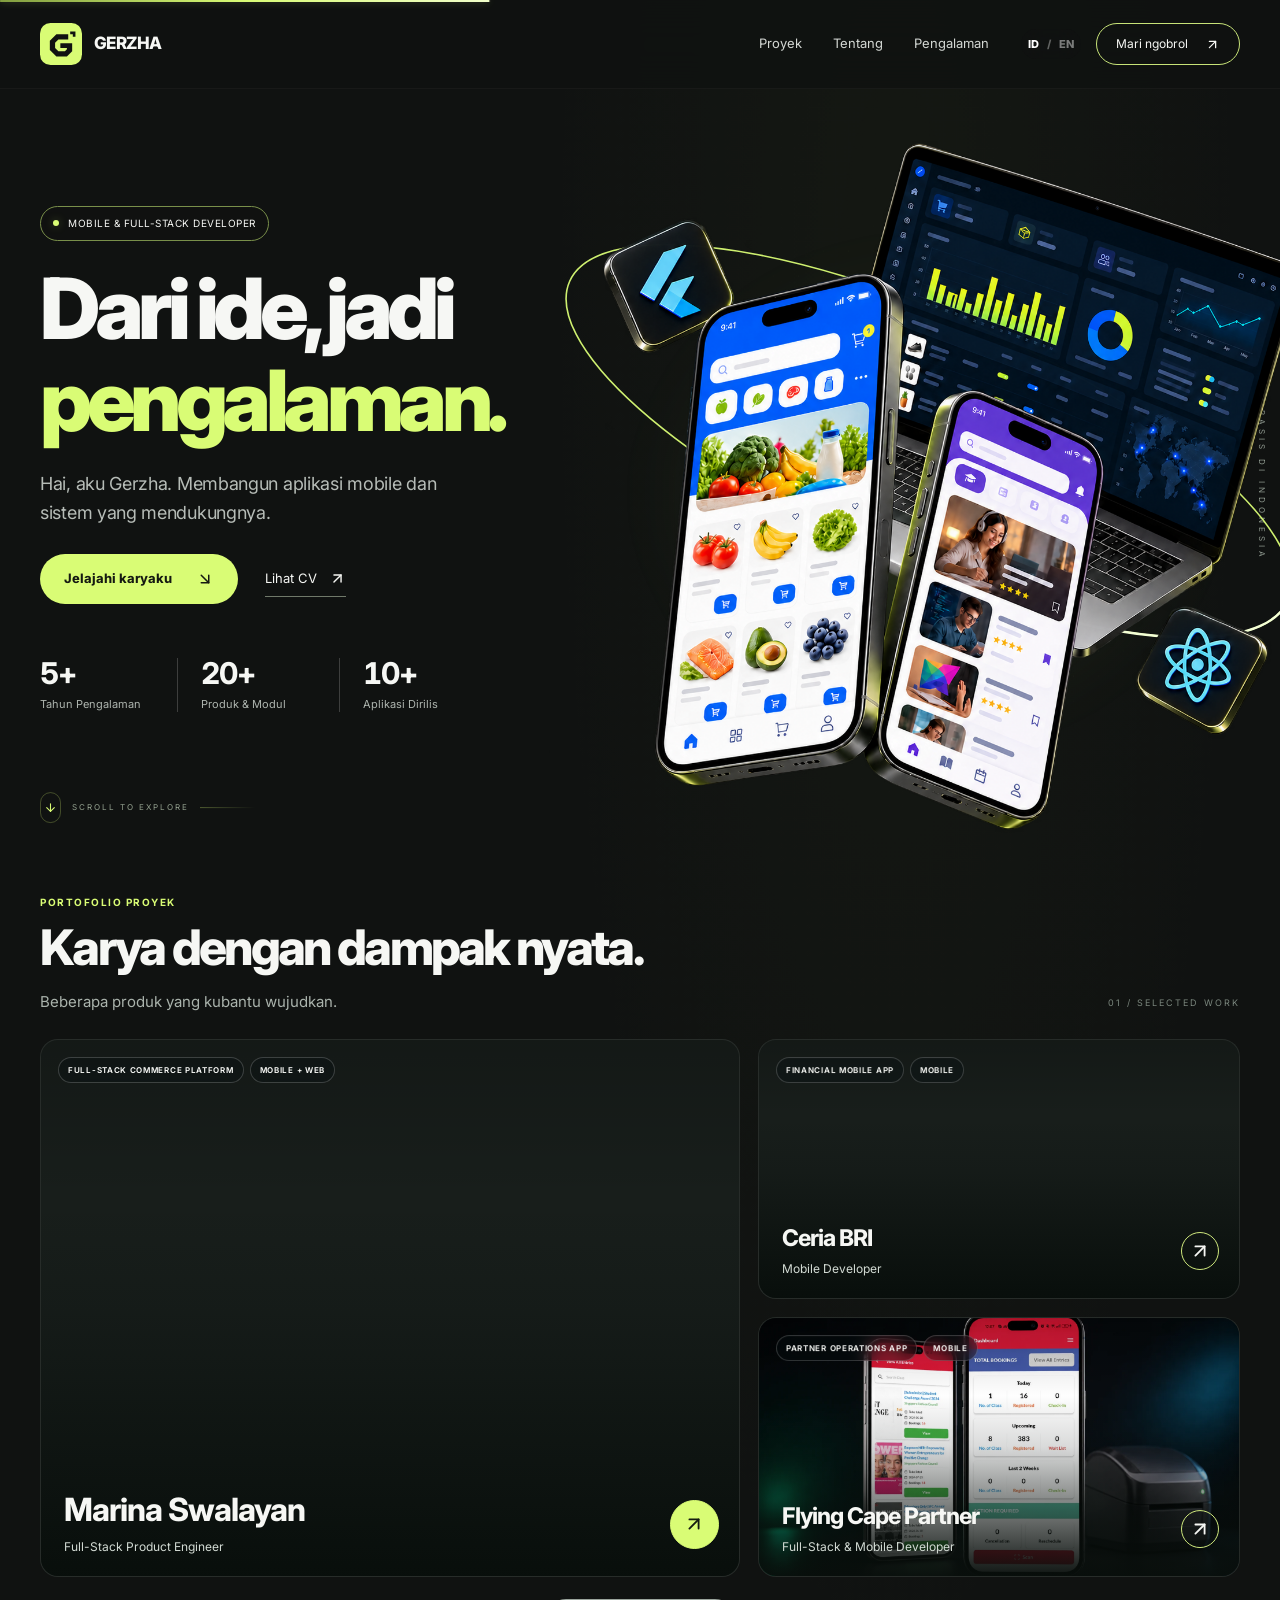
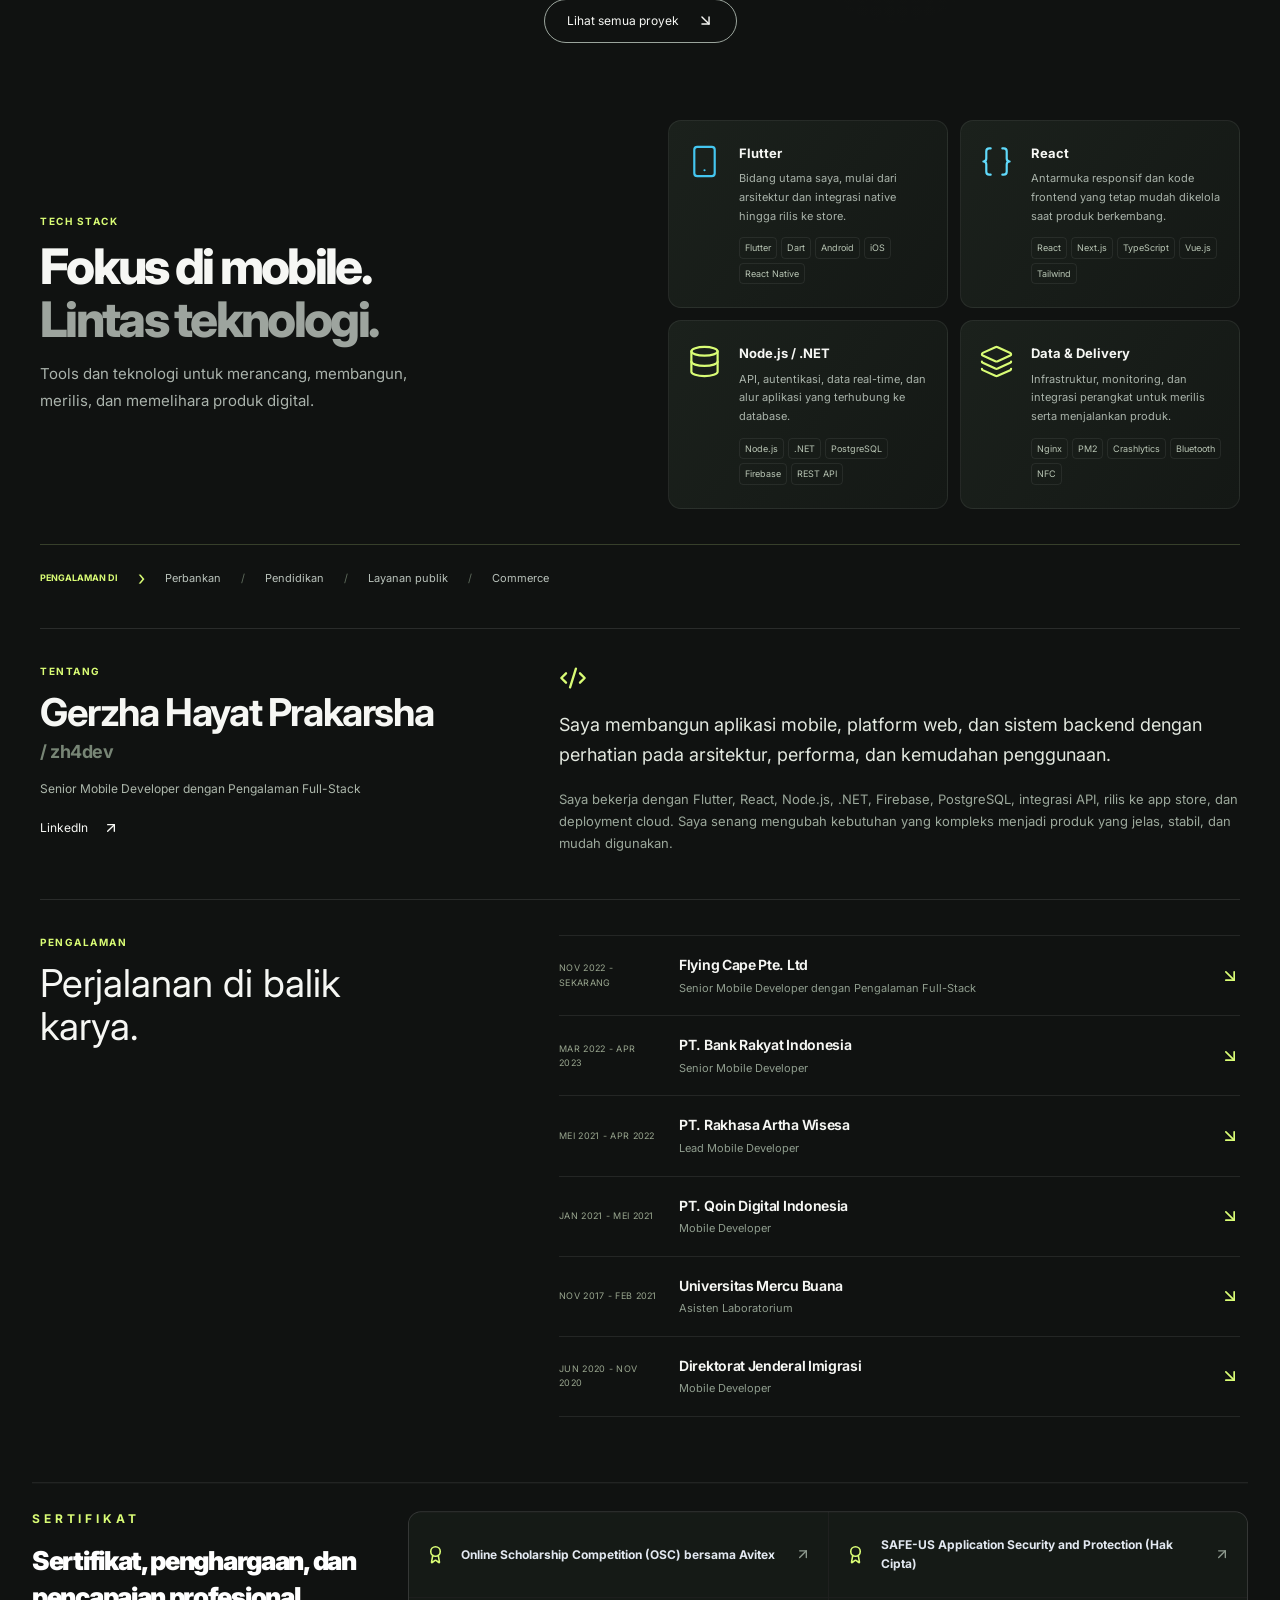
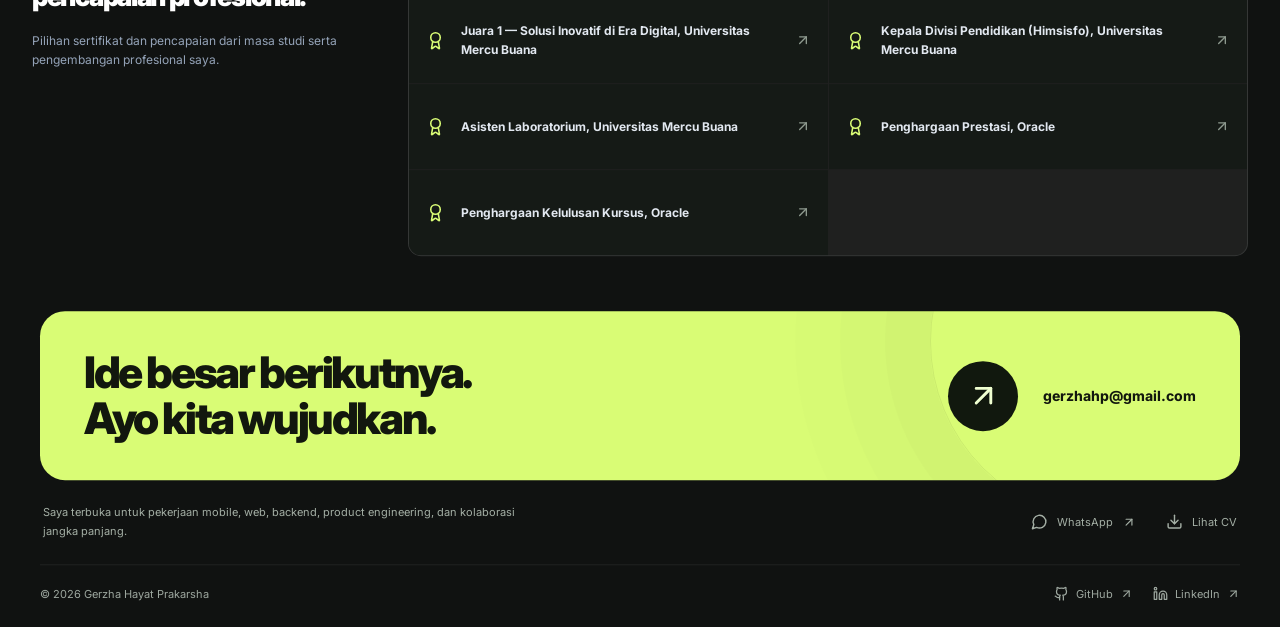
==== id/index.html @ 106bb8c7 "deploy: 2c131fa88e347597b524e2c46d2054c00c6af73f" ====
<!doctype html>
<html lang="id">
  <head>
    <meta charset="UTF-8" />
    <link rel="preload" as="image" href="/images/hero-devices-clean.webp" fetchpriority="high" />
    <meta name="viewport" content="width=device-width, initial-scale=1.0" />
    <meta
      name="google-site-verification"
      content="cqW9TRuONcjYxt6XDhJJ5Ltdvopco-0c8Rv86EpbEQ4"
    />
    <link rel="icon" type="image/svg+xml" href="/favicon.svg" />
    <link rel="icon" type="image/png" sizes="32x32" href="/favicon-32.png" />
    <link rel="icon" type="image/png" sizes="16x16" href="/favicon-16.png" />
    <link rel="apple-touch-icon" sizes="180x180" href="/apple-touch-icon.png" />
    <link rel="manifest" href="/manifest.webmanifest" />
    <!-- seo:start -->
    <title>Gerzha Hayat Prakarsha | Developer Flutter &amp; Full-Stack</title>
    <meta name="description" content="Senior mobile dan full-stack developer di Indonesia. Jelajahi 5+ tahun karya Flutter, Android, iOS, React dan backend untuk perbankan, edukasi, dan commerce." />
    <meta name="author" content="Gerzha Hayat Prakarsha" />
    <meta name="robots" content="index, follow, max-image-preview:large" />
    <meta name="theme-color" content="#101211" />
    <meta name="application-name" content="Gerzha · zh4dev" />
    <meta property="og:title" content="Gerzha Hayat Prakarsha | Developer Flutter &amp; Full-Stack" />
    <meta property="og:description" content="Senior mobile dan full-stack developer di Indonesia. Jelajahi 5+ tahun karya Flutter, Android, iOS, React dan backend untuk perbankan, edukasi, dan commerce." />
    <meta property="og:type" content="website" />
    <meta property="og:url" content="https://zh4dev.github.io/id/" />
    <meta property="og:site_name" content="Gerzha · zh4dev" />
    <meta property="og:image" content="https://zh4dev.github.io/images/og-gerzha.png" />
    <meta property="og:image:type" content="image/png" />
    <meta property="og:image:width" content="1200" />
    <meta property="og:image:height" content="630" />
    <meta property="og:image:alt" content="Portofolio Gerzha Hayat Prakarsha — Mobile dan Full-Stack Developer. Flutter, React, Node.js dan .NET." />
    <meta property="og:locale" content="id_ID" />
    <meta property="og:locale:alternate" content="en_US" />
    <meta name="twitter:card" content="summary_large_image" />
    <meta name="twitter:title" content="Gerzha Hayat Prakarsha | Developer Flutter &amp; Full-Stack" />
    <meta name="twitter:description" content="Senior mobile dan full-stack developer di Indonesia. Jelajahi 5+ tahun karya Flutter, Android, iOS, React dan backend untuk perbankan, edukasi, dan commerce." />
    <meta name="twitter:image" content="https://zh4dev.github.io/images/og-gerzha.png" />
    <meta name="twitter:image:alt" content="Portofolio Gerzha Hayat Prakarsha — Mobile dan Full-Stack Developer. Flutter, React, Node.js dan .NET." />
    <link rel="canonical" href="https://zh4dev.github.io/id/" />
    <link rel="alternate" hreflang="en" href="https://zh4dev.github.io/" />
    <link rel="alternate" hreflang="id" href="https://zh4dev.github.io/id/" />
    <link rel="alternate" hreflang="x-default" href="https://zh4dev.github.io/" />
    <script id="person-schema" type="application/ld+json">{"@context":"https://schema.org","@graph":[{"@type":"Person","@id":"https://zh4dev.github.io/#person","name":"Gerzha Hayat Prakarsha","alternateName":["Gerzha","zh4dev"],"url":"https://zh4dev.github.io/","jobTitle":"Senior Mobile Developer dengan Pengalaman Full-Stack","email":"gerzhahp@gmail.com","address":{"@type":"PostalAddress","addressLocality":"Tangerang","addressCountry":"ID"},"sameAs":["https://github.com/zh4dev","https://www.linkedin.com/in/gerzha-hayat-prakarsha-09974899/"],"knowsAbout":["Flutter","Dart","Android","iOS","React","Node.js",".NET","PostgreSQL","Firebase","Mobile App Development","Full-Stack Development"],"description":"Senior mobile dan full-stack developer di Indonesia. Jelajahi 5+ tahun karya Flutter, Android, iOS, React dan backend untuk perbankan, edukasi, dan commerce."},{"@type":"WebSite","@id":"https://zh4dev.github.io/#website","url":"https://zh4dev.github.io/","name":"Gerzha · zh4dev","alternateName":"zh4dev","inLanguage":["en","id"],"publisher":{"@id":"https://zh4dev.github.io/#person"}},{"@type":"ProfilePage","@id":"https://zh4dev.github.io/id/#profile","url":"https://zh4dev.github.io/id/","name":"Gerzha Hayat Prakarsha | Developer Flutter & Full-Stack","description":"Senior mobile dan full-stack developer di Indonesia. Jelajahi 5+ tahun karya Flutter, Android, iOS, React dan backend untuk perbankan, edukasi, dan commerce.","inLanguage":"id","isPartOf":{"@id":"https://zh4dev.github.io/#website"},"mainEntity":{"@id":"https://zh4dev.github.io/#person"},"primaryImageOfPage":{"@type":"ImageObject","url":"https://zh4dev.github.io/images/og-gerzha.png","width":1200,"height":630},"hasPart":{"@id":"https://zh4dev.github.io/id/#featured-projects"}},{"@type":"ItemList","@id":"https://zh4dev.github.io/id/#featured-projects","name":"Proyek Unggulan Gerzha","numberOfItems":3,"itemListElement":[{"@type":"ListItem","position":1,"item":{"@type":"CreativeWork","name":"Marina Swalayan","description":"Ekosistem commerce end-to-end yang terdiri dari aplikasi pelanggan Flutter, dashboard admin React, dan backend Node.js untuk pencarian produk, resep, belanja berbasis cabang, checkout, manajemen pesanan, dan engagement pelanggan.","image":"https://zh4dev.github.io/images/projects/marina-swalayan.webp","contributor":{"@id":"https://zh4dev.github.io/#person"},"keywords":"Flutter, Dart, React, TypeScript, Node.js, Express, PostgreSQL, Prisma, Redis, NetSuite, Firebase Messaging, JWT & RBAC"}},{"@type":"ListItem","position":2,"item":{"@type":"CreativeWork","name":"Ceria BRI","description":"Pinjaman digital dari Bank BRI untuk Android & iOS.","image":"https://zh4dev.github.io/images/projects/ceria-bri.webp","contributor":{"@id":"https://zh4dev.github.io/#person"},"keywords":"Flutter, Android Native, Face Recognition"}},{"@type":"ListItem","position":3,"item":{"@type":"CreativeWork","name":"Flying Cape Partner","description":"Aplikasi operasional dan manajemen partner untuk educator/merchant di Singapura.","image":"https://zh4dev.github.io/images/projects/flying-cape-partner.webp","contributor":{"@id":"https://zh4dev.github.io/#person"},"keywords":"Flutter, Android (Java), C++ (NDK), SDK/Hardware Integration"}}]}]}</script>
    <!-- seo:end -->
    <link rel="preconnect" href="https://fonts.googleapis.com" />
    <link rel="preconnect" href="https://fonts.gstatic.com" crossorigin />
    <link
      href="https://fonts.googleapis.com/css2?family=Inter:wght@400;500;600;700;800;900&display=swap"
      rel="stylesheet"
    />
    <script type="module" crossorigin src="/assets/index-D-71B5z0.js"></script>
    <link rel="stylesheet" crossorigin href="/assets/index-CsfnGlDa.css">
  </head>
  <body>
    <noscript><style>.scroll-reveal,.electric-project,.hero-art,.hero-pill,.hero-intro,.hero-actions,.hero-stats,.headline-first,.hero-glyph,[style*="opacity:0"]{opacity:1!important;transform:none!important}.hero-device-float,.hero-orbit span{animation:none!important}</style></noscript>
    <div id="root"><main class="electric-site"><a href="#projects" class="skip-link">Langsung ke konten</a><div class="electric-background" aria-hidden="true"></div><div class="scroll-progress" aria-hidden="true" style="transform:scaleX(0)"></div><header class="electric-nav"><nav class="section-shell nav-inner" aria-label="Navigasi utama"><a href="#home" class="brand" aria-label="Logo Gerzha Hayat Prakarsha"><img class="brand-mark" src="/brand/logo-mark.svg" width="42" height="42" alt=""/>GERZHA</a><div class="desktop-links"><a href="#projects">Proyek</a><a href="#about">Tentang</a><a href="#experience">Pengalaman</a></div><div class="nav-tools"><button class="group inline-flex items-center gap-2 rounded-full border border-white/10 bg-white/[0.06] font-extrabold text-white backdrop-blur-xl transition hover:-translate-y-0.5 hover:border-cyan-300/35 hover:bg-cyan-300/10 px-3 py-2 text-xs" aria-label="Bahasa" type="button"><svg xmlns="http://www.w3.org/2000/svg" width="16" height="16" viewBox="0 0 24 24" fill="none" stroke="currentColor" stroke-width="2" stroke-linecap="round" stroke-linejoin="round" class="lucide lucide-languages text-cyan-200"><path d="m5 8 6 6"></path><path d="m4 14 6-6 2-3"></path><path d="M2 5h12"></path><path d="M7 2h1"></path><path d="m22 22-5-10-5 10"></path><path d="M14 18h6"></path></svg><span>ID</span><span class="text-white/35">/</span><span class="text-white/45">EN</span></button><a class="nav-talk" href="#contact">Mari ngobrol<svg xmlns="http://www.w3.org/2000/svg" width="15" height="15" viewBox="0 0 24 24" fill="none" stroke="currentColor" stroke-width="2" stroke-linecap="round" stroke-linejoin="round" class="lucide lucide-arrow-up-right"><path d="M7 7h10v10"></path><path d="M7 17 17 7"></path></svg></a><button type="button" class="menu-toggle" aria-label="Buka atau tutup menu navigasi" aria-expanded="false" aria-controls="mobile-navigation"><svg xmlns="http://www.w3.org/2000/svg" width="21" height="21" viewBox="0 0 24 24" fill="none" stroke="currentColor" stroke-width="2" stroke-linecap="round" stroke-linejoin="round" class="lucide lucide-menu"><line x1="4" x2="20" y1="12" y2="12"></line><line x1="4" x2="20" y1="6" y2="6"></line><line x1="4" x2="20" y1="18" y2="18"></line></svg></button></div></nav></header><section id="home" class="electric-hero section-shell" data-motion-active="false"><div class="hero-layout"><div class="hero-copy"><p class="hero-pill" style="opacity:0;transform:translateY(20px)"><span></span>Mobile &amp; Full-Stack Developer</p><h1 aria-label="Dari ide, jadi pengalaman."><span class="hero-line" aria-hidden="true"><span class="headline-first" style="transform:translateY(110%)">Dari ide, jadi</span></span><span class="hero-line headline-accent" aria-hidden="true"><span class="hero-glyph" style="opacity:0;transform:translateY(115%) rotateX(-60deg)">p</span><span class="hero-glyph" style="opacity:0;transform:translateY(115%) rotateX(-60deg)">e</span><span class="hero-glyph" style="opacity:0;transform:translateY(115%) rotateX(-60deg)">n</span><span class="hero-glyph" style="opacity:0;transform:translateY(115%) rotateX(-60deg)">g</span><span class="hero-glyph" style="opacity:0;transform:translateY(115%) rotateX(-60deg)">a</span><span class="hero-glyph" style="opacity:0;transform:translateY(115%) rotateX(-60deg)">l</span><span class="hero-glyph" style="opacity:0;transform:translateY(115%) rotateX(-60deg)">a</span><span class="hero-glyph" style="opacity:0;transform:translateY(115%) rotateX(-60deg)">m</span><span class="hero-glyph" style="opacity:0;transform:translateY(115%) rotateX(-60deg)">a</span><span class="hero-glyph" style="opacity:0;transform:translateY(115%) rotateX(-60deg)">n</span><span class="hero-glyph" style="opacity:0;transform:translateY(115%) rotateX(-60deg)">.</span></span></h1><p class="hero-intro" style="opacity:0;transform:translateY(20px)">Hai, aku Gerzha. Membangun aplikasi mobile dan sistem yang mendukungnya.</p><div class="hero-actions" style="opacity:0;transform:translateY(20px)"><a href="#projects" class="magnetic-link electric-button"><span class="magnetic-content" style="transform:none">Jelajahi karyaku<svg xmlns="http://www.w3.org/2000/svg" width="18" height="18" viewBox="0 0 24 24" fill="none" stroke="currentColor" stroke-width="2" stroke-linecap="round" stroke-linejoin="round" class="lucide lucide-arrow-down-right"><path d="m7 7 10 10"></path><path d="M17 7v10H7"></path></svg></span></a><a class="text-link" href="https://drive.google.com/drive/folders/1iOYUynPkEx2cttuSBtWCVGIH7tBAg8EK" target="_blank" rel="noreferrer">Lihat CV<svg xmlns="http://www.w3.org/2000/svg" width="17" height="17" viewBox="0 0 24 24" fill="none" stroke="currentColor" stroke-width="2" stroke-linecap="round" stroke-linejoin="round" class="lucide lucide-arrow-up-right"><path d="M7 7h10v10"></path><path d="M7 17 17 7"></path></svg></a></div><div class="hero-stats" style="opacity:0;transform:translateY(20px)"><div><strong aria-label="5+" class="stat-number">5+</strong><span>Tahun Pengalaman</span></div><div><strong aria-label="20+" class="stat-number">20+</strong><span>Produk &amp; Modul</span></div><div><strong aria-label="10+" class="stat-number">10+</strong><span>Aplikasi Dirilis</span></div></div></div><div class="hero-art" style="opacity:0;transform:translateX(35px)"><div class="hero-art-glow" aria-hidden="true"></div><div class="hero-dot-grid" aria-hidden="true"></div><div class="hero-sparks" aria-hidden="true"><i style="--spark-index:0;left:12%;top:12%"></i><i style="--spark-index:1;left:31%;top:43%"></i><i style="--spark-index:2;left:50%;top:74%"></i><i style="--spark-index:3;left:69%;top:33%"></i><i style="--spark-index:4;left:88%;top:64%"></i><i style="--spark-index:5;left:29%;top:23%"></i><i style="--spark-index:6;left:48%;top:54%"></i><i style="--spark-index:7;left:67%;top:13%"></i><i style="--spark-index:8;left:86%;top:44%"></i></div><div class="hero-device-tilt" style="transform:perspective(1000px)"><div class="hero-device-float"><svg class="hero-vector-orbit" viewBox="0 0 1315 1197" fill="none" aria-hidden="true" focusable="false" shape-rendering="geometricPrecision"><g transform="rotate(24 657 520)"><ellipse class="orbit-rail" cx="657" cy="520" rx="680" ry="216" stroke="#D9FC75" stroke-width="1.6" vector-effect="non-scaling-stroke"></ellipse><ellipse class="orbit-tracer" cx="657" cy="520" rx="680" ry="216" pathLength="100" stroke="#F4FFD5" stroke-width="2.4" stroke-linecap="round" stroke-dasharray="9 91" vector-effect="non-scaling-stroke"></ellipse></g></svg><img src="/images/hero-devices-clean.webp" width="1315" height="1197" loading="eager" alt=""/><span class="hero-device-flare" aria-hidden="true"></span></div></div><span class="hero-location">Berbasis di Indonesia</span></div></div><a href="#projects" class="hero-scroll-cue" aria-label="Jelajahi karyaku" style="opacity:0;transform:translateY(20px)"><span class="scroll-cue-track"><svg xmlns="http://www.w3.org/2000/svg" width="13" height="13" viewBox="0 0 24 24" fill="none" stroke="currentColor" stroke-width="2" stroke-linecap="round" stroke-linejoin="round" class="lucide lucide-arrow-down"><path d="M12 5v14"></path><path d="m19 12-7 7-7-7"></path></svg></span><span>SCROLL TO EXPLORE</span><span class="scroll-cue-line"></span></a></section><section id="projects" class="electric-work section-shell"><div class="scroll-reveal" style="opacity:0;transform:translateY(35px)"><div class="work-heading"><div><p class="section-eyebrow">Portofolio Proyek</p><h2>Karya dengan dampak nyata.</h2><p class="section-description">Beberapa produk yang kubantu wujudkan.</p></div><span class="section-index" aria-hidden="true">01 / SELECTED WORK</span></div></div><div class="electric-project-grid "><article class="electric-project electric-project-featured" style="opacity:0;transform:perspective(1100px) translateY(45px) scale(0.98)"><button type="button" class="project-open" aria-label="Lihat Kontribusi: Marina Swalayan"><img src="/images/projects/marina-swalayan.webp" alt="" loading="lazy" decoding="async" width="1200" height="750"/><div class="project-shade"></div><div class="project-pills"><span>Full-Stack Commerce Platform</span><span>Mobile + Web</span></div><div class="project-info"><div><h3>Marina Swalayan</h3><p>Full-Stack Product Engineer</p></div><span class="project-arrow"><svg xmlns="http://www.w3.org/2000/svg" width="22" height="22" viewBox="0 0 24 24" fill="none" stroke="currentColor" stroke-width="2" stroke-linecap="round" stroke-linejoin="round" class="lucide lucide-arrow-up-right"><path d="M7 7h10v10"></path><path d="M7 17 17 7"></path></svg></span></div></button></article><article class="electric-project " style="opacity:0;transform:perspective(1100px) translateY(45px) scale(0.98)"><button type="button" class="project-open" aria-label="Lihat Kontribusi: Ceria BRI"><img src="/images/projects/ceria-bri.webp" alt="" loading="lazy" decoding="async" width="1200" height="750"/><div class="project-shade"></div><div class="project-pills"><span>Financial Mobile App</span><span>Mobile</span></div><div class="project-info"><div><h3>Ceria BRI</h3><p>Mobile Developer</p></div><span class="project-arrow"><svg xmlns="http://www.w3.org/2000/svg" width="22" height="22" viewBox="0 0 24 24" fill="none" stroke="currentColor" stroke-width="2" stroke-linecap="round" stroke-linejoin="round" class="lucide lucide-arrow-up-right"><path d="M7 7h10v10"></path><path d="M7 17 17 7"></path></svg></span></div></button></article><article class="electric-project " style="opacity:0;transform:perspective(1100px) translateY(45px) scale(0.98)"><button type="button" class="project-open" aria-label="Lihat Kontribusi: Flying Cape Partner"><img src="/images/projects/flying-cape-partner.webp" alt="" loading="lazy" decoding="async" width="1200" height="750"/><div class="project-shade"></div><div class="project-pills"><span>Partner Operations App</span><span>Mobile</span></div><div class="project-info"><div><h3>Flying Cape Partner</h3><p>Full-Stack &amp; Mobile Developer</p></div><span class="project-arrow"><svg xmlns="http://www.w3.org/2000/svg" width="22" height="22" viewBox="0 0 24 24" fill="none" stroke="currentColor" stroke-width="2" stroke-linecap="round" stroke-linejoin="round" class="lucide lucide-arrow-up-right"><path d="M7 7h10v10"></path><path d="M7 17 17 7"></path></svg></span></div></button></article></div><div class="project-more"><button type="button" class="outline-button" aria-expanded="false">Lihat semua proyek<svg xmlns="http://www.w3.org/2000/svg" width="17" height="17" viewBox="0 0 24 24" fill="none" stroke="currentColor" stroke-width="2" stroke-linecap="round" stroke-linejoin="round" class="lucide lucide-arrow-down-right"><path d="m7 7 10 10"></path><path d="M17 7v10H7"></path></svg></button></div></section><div class="scroll-reveal" style="opacity:0;transform:translateY(35px)"><section id="skills" class="electric-skills section-shell"><div class="skills-layout"><div><p class="section-eyebrow">Tech Stack</p><h2>Fokus di mobile.<br/><span>Lintas teknologi.</span></h2><p class="section-description">Tools dan teknologi untuk merancang, membangun, merilis, dan memelihara produk digital.</p></div><div class="skill-tiles"><article class="skill-tile"><svg xmlns="http://www.w3.org/2000/svg" width="35" height="35" viewBox="0 0 24 24" fill="none" stroke="currentColor" stroke-width="1.5" stroke-linecap="round" stroke-linejoin="round" class="lucide lucide-smartphone"><rect width="14" height="20" x="5" y="2" rx="2" ry="2"></rect><path d="M12 18h.01"></path></svg><div><h3>Flutter</h3><p>Bidang utama saya, mulai dari arsitektur dan integrasi native hingga rilis ke store.</p><div class="skill-tags"><span>Flutter</span><span>Dart</span><span>Android</span><span>iOS</span><span>React Native</span></div></div></article><article class="skill-tile"><svg xmlns="http://www.w3.org/2000/svg" width="35" height="35" viewBox="0 0 24 24" fill="none" stroke="currentColor" stroke-width="1.5" stroke-linecap="round" stroke-linejoin="round" class="lucide lucide-braces"><path d="M8 3H7a2 2 0 0 0-2 2v5a2 2 0 0 1-2 2 2 2 0 0 1 2 2v5c0 1.1.9 2 2 2h1"></path><path d="M16 21h1a2 2 0 0 0 2-2v-5c0-1.1.9-2 2-2a2 2 0 0 1-2-2V5a2 2 0 0 0-2-2h-1"></path></svg><div><h3>React</h3><p>Antarmuka responsif dan kode frontend yang tetap mudah dikelola saat produk berkembang.</p><div class="skill-tags"><span>React</span><span>Next.js</span><span>TypeScript</span><span>Vue.js</span><span>Tailwind</span></div></div></article><article class="skill-tile"><svg xmlns="http://www.w3.org/2000/svg" width="35" height="35" viewBox="0 0 24 24" fill="none" stroke="currentColor" stroke-width="1.5" stroke-linecap="round" stroke-linejoin="round" class="lucide lucide-database"><ellipse cx="12" cy="5" rx="9" ry="3"></ellipse><path d="M3 5V19A9 3 0 0 0 21 19V5"></path><path d="M3 12A9 3 0 0 0 21 12"></path></svg><div><h3>Node.js / .NET</h3><p>API, autentikasi, data real-time, dan alur aplikasi yang terhubung ke database.</p><div class="skill-tags"><span>Node.js</span><span>.NET</span><span>PostgreSQL</span><span>Firebase</span><span>REST API</span></div></div></article><article class="skill-tile"><svg xmlns="http://www.w3.org/2000/svg" width="35" height="35" viewBox="0 0 24 24" fill="none" stroke="currentColor" stroke-width="1.5" stroke-linecap="round" stroke-linejoin="round" class="lucide lucide-layers"><path d="M12.83 2.18a2 2 0 0 0-1.66 0L2.6 6.08a1 1 0 0 0 0 1.83l8.58 3.91a2 2 0 0 0 1.66 0l8.58-3.9a1 1 0 0 0 0-1.83z"></path><path d="M2 12a1 1 0 0 0 .58.91l8.6 3.91a2 2 0 0 0 1.65 0l8.58-3.9A1 1 0 0 0 22 12"></path><path d="M2 17a1 1 0 0 0 .58.91l8.6 3.91a2 2 0 0 0 1.65 0l8.58-3.9A1 1 0 0 0 22 17"></path></svg><div><h3>Data &amp; Delivery</h3><p>Infrastruktur, monitoring, dan integrasi perangkat untuk merilis serta menjalankan produk.</p><div class="skill-tags"><span>Nginx</span><span>PM2</span><span>Crashlytics</span><span>Bluetooth</span><span>NFC</span></div></div></article></div></div><div class="industry-strip"><span>Pengalaman di<span aria-hidden="true">›</span></span><span>Perbankan</span><span>Pendidikan</span><span>Layanan publik</span><span>Commerce</span></div></section></div><div class="scroll-reveal" style="opacity:0;transform:translateY(35px)"><section id="about" class="electric-about section-shell"><div class="about-heading"><p class="section-eyebrow">Tentang</p><h2>Gerzha Hayat Prakarsha<span> / zh4dev</span></h2><p>Senior Mobile Developer dengan Pengalaman Full-Stack</p><a href="https://www.linkedin.com/in/gerzha-hayat-prakarsha-09974899/" target="_blank" rel="noreferrer">LinkedIn<svg xmlns="http://www.w3.org/2000/svg" width="16" height="16" viewBox="0 0 24 24" fill="none" stroke="currentColor" stroke-width="2" stroke-linecap="round" stroke-linejoin="round" class="lucide lucide-arrow-up-right"><path d="M7 7h10v10"></path><path d="M7 17 17 7"></path></svg></a></div><div class="about-body"><svg xmlns="http://www.w3.org/2000/svg" width="28" height="28" viewBox="0 0 24 24" fill="none" stroke="currentColor" stroke-width="2" stroke-linecap="round" stroke-linejoin="round" class="lucide lucide-code-xml"><path d="m18 16 4-4-4-4"></path><path d="m6 8-4 4 4 4"></path><path d="m14.5 4-5 16"></path></svg><p>Saya membangun aplikasi mobile, platform web, dan sistem backend dengan perhatian pada arsitektur, performa, dan kemudahan penggunaan.</p><p>Saya bekerja dengan Flutter, React, Node.js, .NET, Firebase, PostgreSQL, integrasi API, rilis ke app store, dan deployment cloud. Saya senang mengubah kebutuhan yang kompleks menjadi produk yang jelas, stabil, dan mudah digunakan.</p></div></section></div><div class="scroll-reveal" style="opacity:0;transform:translateY(35px)"><section id="experience" class="electric-experience section-shell"><div class="career-heading"><p class="section-eyebrow">Pengalaman</p><h2>Perjalanan di balik karya.</h2></div><div class="career-rows"><details class="career-row"><summary><span class="career-date">Nov 2022 - Sekarang</span><span class="career-name"><strong>Flying Cape Pte. Ltd</strong><span>Senior Mobile Developer dengan Pengalaman Full-Stack</span></span><svg xmlns="http://www.w3.org/2000/svg" width="20" height="20" viewBox="0 0 24 24" fill="none" stroke="currentColor" stroke-width="2" stroke-linecap="round" stroke-linejoin="round" class="lucide lucide-arrow-down-right career-chevron"><path d="m7 7 10 10"></path><path d="M17 7v10H7"></path></svg></summary><div class="career-detail"><p class="career-meta">Penuh Waktu<!-- --> · <!-- -->Singapore</p><ul><li>Membangun dan memelihara aplikasi Flutter untuk Android dan iOS yang digunakan oleh pengajar, orang tua, dan mitra di beberapa negara.</li><li>Mengembangkan aplikasi web responsif dengan React.js dan Next.js serta meningkatkan kemudahan penggunaan dan waktu muat halaman.</li><li>Merancang dan memelihara RESTful API dengan .NET yang terhubung ke database dan layanan pendukung.</li><li>Meningkatkan performa, keamanan, dan kualitas antarmuka aplikasi Flutter di Android dan iOS.</li><li>Memigrasikan aplikasi lama ke Flutter, menyatukan codebase, dan menurunkan biaya pemeliharaan jangka panjang.</li><li>Menggunakan Firebase Crashlytics dan monitoring rutin untuk menurunkan tingkat crash secara signifikan serta meningkatkan stabilitas aplikasi.</li><li>Menghubungkan SDK printer label Niimbot melalui kode native Android (Java/C++) agar dapat digunakan dari Flutter.</li></ul><a href="https://www.linkedin.com/company/flying-cape-technologies/mycompany/" target="_blank" rel="noreferrer">LinkedIn<svg xmlns="http://www.w3.org/2000/svg" width="14" height="14" viewBox="0 0 24 24" fill="none" stroke="currentColor" stroke-width="2" stroke-linecap="round" stroke-linejoin="round" class="lucide lucide-arrow-up-right"><path d="M7 7h10v10"></path><path d="M7 17 17 7"></path></svg></a></div></details><details class="career-row"><summary><span class="career-date">Mar 2022 - Apr 2023</span><span class="career-name"><strong>PT. Bank Rakyat Indonesia</strong><span>Senior Mobile Developer</span></span><svg xmlns="http://www.w3.org/2000/svg" width="20" height="20" viewBox="0 0 24 24" fill="none" stroke="currentColor" stroke-width="2" stroke-linecap="round" stroke-linejoin="round" class="lucide lucide-arrow-down-right career-chevron"><path d="m7 7 10 10"></path><path d="M17 7v10H7"></path></svg></summary><div class="career-detail"><p class="career-meta">Penuh Waktu<!-- --> · <!-- -->Indonesia</p><ul><li>Mengembangkan dan memelihara BRI Ceria, aplikasi pinjaman digital yang digunakan oleh nasabah BRI dalam skala perbankan.</li><li>Memindahkan modul native Android yang ditulis dengan Java ke Flutter agar pengembangan fitur lintas platform lebih cepat.</li><li>Menerapkan alur yang aman untuk autentikasi, pengajuan pinjaman, pembayaran, dan notifikasi.</li><li>Mengintegrasikan liveness detection untuk verifikasi wajah dan analytics guna mendukung pencegahan fraud serta kepercayaan pengguna.</li><li>Meningkatkan performa dan keandalan aplikasi melalui optimasi terarah dan monitoring rutin.</li></ul><a href="https://www.linkedin.com/company/pt-bank-rakyat-indonesia-persero-tbk/" target="_blank" rel="noreferrer">LinkedIn<svg xmlns="http://www.w3.org/2000/svg" width="14" height="14" viewBox="0 0 24 24" fill="none" stroke="currentColor" stroke-width="2" stroke-linecap="round" stroke-linejoin="round" class="lucide lucide-arrow-up-right"><path d="M7 7h10v10"></path><path d="M7 17 17 7"></path></svg></a></div></details><details class="career-row"><summary><span class="career-date">Mei 2021 - Apr 2022</span><span class="career-name"><strong>PT. Rakhasa Artha Wisesa</strong><span>Lead Mobile Developer</span></span><svg xmlns="http://www.w3.org/2000/svg" width="20" height="20" viewBox="0 0 24 24" fill="none" stroke="currentColor" stroke-width="2" stroke-linecap="round" stroke-linejoin="round" class="lucide lucide-arrow-down-right career-chevron"><path d="m7 7 10 10"></path><path d="M17 7v10H7"></path></svg></summary><div class="career-detail"><p class="career-meta">Penuh Waktu<!-- --> · <!-- -->Indonesia</p><ul><li>Memimpin migrasi dari React Native ke Flutter untuk memperbaiki performa dan efisiensi pengembangan.</li><li>Menentukan arsitektur state management dan standar pengembangan untuk tim mobile.</li><li>Membimbing developer, mendelegasikan tugas, dan menyelaraskan milestone mingguan dengan project manager.</li><li>Merilis aplikasi mobile yang aman untuk Android dan iOS.</li></ul><a href="https://www.linkedin.com/company/rakhasa/" target="_blank" rel="noreferrer">LinkedIn<svg xmlns="http://www.w3.org/2000/svg" width="14" height="14" viewBox="0 0 24 24" fill="none" stroke="currentColor" stroke-width="2" stroke-linecap="round" stroke-linejoin="round" class="lucide lucide-arrow-up-right"><path d="M7 7h10v10"></path><path d="M7 17 17 7"></path></svg></a></div></details><details class="career-row"><summary><span class="career-date">Jan 2021 - Mei 2021</span><span class="career-name"><strong>PT. Qoin Digital Indonesia</strong><span>Mobile Developer</span></span><svg xmlns="http://www.w3.org/2000/svg" width="20" height="20" viewBox="0 0 24 24" fill="none" stroke="currentColor" stroke-width="2" stroke-linecap="round" stroke-linejoin="round" class="lucide lucide-arrow-down-right career-chevron"><path d="m7 7 10 10"></path><path d="M17 7v10H7"></path></svg></summary><div class="career-detail"><p class="career-meta">Penuh Waktu<!-- --> · <!-- -->Indonesia</p><ul><li>Membangun dan memelihara aplikasi mobile dengan Flutter.</li><li>Mengerjakan peningkatan performa, keamanan, dan kesiapan rilis.</li></ul><a href="https://www.linkedin.com/company/pt-qoin-digital-indonesia/" target="_blank" rel="noreferrer">LinkedIn<svg xmlns="http://www.w3.org/2000/svg" width="14" height="14" viewBox="0 0 24 24" fill="none" stroke="currentColor" stroke-width="2" stroke-linecap="round" stroke-linejoin="round" class="lucide lucide-arrow-up-right"><path d="M7 7h10v10"></path><path d="M7 17 17 7"></path></svg></a></div></details><details class="career-row"><summary><span class="career-date">Nov 2017 - Feb 2021</span><span class="career-name"><strong>Universitas Mercu Buana</strong><span>Asisten Laboratorium</span></span><svg xmlns="http://www.w3.org/2000/svg" width="20" height="20" viewBox="0 0 24 24" fill="none" stroke="currentColor" stroke-width="2" stroke-linecap="round" stroke-linejoin="round" class="lucide lucide-arrow-down-right career-chevron"><path d="m7 7 10 10"></path><path d="M17 7v10H7"></path></svg></summary><div class="career-detail"><p class="career-meta">Paruh Waktu<!-- --> · <!-- -->Indonesia</p><ul><li>Menangani instalasi, monitoring, dan pemeliharaan laboratorium komputer agar sistem tetap stabil dan tersedia.</li><li>Memberikan dukungan teknis kepada dosen dan mahasiswa selama sesi praktikum.</li><li>Mendokumentasikan pekerjaan pemeliharaan bulanan dan melaporkan performa sistem.</li></ul><a href="https://www.linkedin.com/school/universitas-mercu-buana/" target="_blank" rel="noreferrer">LinkedIn<svg xmlns="http://www.w3.org/2000/svg" width="14" height="14" viewBox="0 0 24 24" fill="none" stroke="currentColor" stroke-width="2" stroke-linecap="round" stroke-linejoin="round" class="lucide lucide-arrow-up-right"><path d="M7 7h10v10"></path><path d="M7 17 17 7"></path></svg></a></div></details><details class="career-row"><summary><span class="career-date">Jun 2020 - Nov 2020</span><span class="career-name"><strong>Direktorat Jenderal Imigrasi</strong><span>Mobile Developer</span></span><svg xmlns="http://www.w3.org/2000/svg" width="20" height="20" viewBox="0 0 24 24" fill="none" stroke="currentColor" stroke-width="2" stroke-linecap="round" stroke-linejoin="round" class="lucide lucide-arrow-down-right career-chevron"><path d="m7 7 10 10"></path><path d="M17 7v10H7"></path></svg></summary><div class="career-detail"><p class="career-meta">Magang<!-- --> · <!-- -->Indonesia</p><ul><li>Mengembangkan aplikasi native Android dengan Java untuk mendukung kegiatan operasional internal.</li><li>Bekerja bersama stakeholder untuk memahami kebutuhan dan memperbaiki proses kerja sehari-hari melalui aplikasi.</li><li>Mempresentasikan aplikasi dan implementasi teknisnya kepada pejabat pemerintah serta pengambil keputusan.</li><li>Menyusun laporan progres mingguan yang mencakup milestone pengembangan dan status proyek.</li></ul><a href="https://www.linkedin.com/company/direktorat-jenderal-imigrasi-kemenkumham-ri/" target="_blank" rel="noreferrer">LinkedIn<svg xmlns="http://www.w3.org/2000/svg" width="14" height="14" viewBox="0 0 24 24" fill="none" stroke="currentColor" stroke-width="2" stroke-linecap="round" stroke-linejoin="round" class="lucide lucide-arrow-up-right"><path d="M7 7h10v10"></path><path d="M7 17 17 7"></path></svg></a></div></details></div></section></div><div class="scroll-reveal" style="opacity:0;transform:translateY(35px)"><section id="certificates" class="relative z-10 scroll-mt-24 px-5 py-20 lg:px-8"><div class="mx-auto grid max-w-7xl gap-10 border-t border-white/10 pt-14 lg:grid-cols-[.4fr_1fr]"><div><p class="text-xs font-bold uppercase tracking-[0.32em] text-cyan-200/75">Sertifikat</p><h2 class="mt-4 text-3xl font-black tracking-[-0.05em] text-white">Sertifikat, penghargaan, dan pencapaian profesional.</h2><p class="mt-4 text-sm leading-7 text-slate-400">Pilihan sertifikat dan pencapaian dari masa studi serta pengembangan profesional saya.</p></div><div class="grid gap-px overflow-hidden rounded-3xl border border-white/10 bg-white/10 md:grid-cols-2"><a href="https://drive.google.com/drive/folders/1-PVVU23akQLFFkKHvyJTDPesONqUDDzp" target="_blank" rel="noreferrer" class="group flex min-h-28 items-center gap-4 bg-[#091015]/95 p-5 transition hover:bg-white/[0.055]"><svg xmlns="http://www.w3.org/2000/svg" width="19" height="19" viewBox="0 0 24 24" fill="none" stroke="currentColor" stroke-width="2" stroke-linecap="round" stroke-linejoin="round" class="lucide lucide-award shrink-0 text-emerald-300"><path d="m15.477 12.89 1.515 8.526a.5.5 0 0 1-.81.47l-3.58-2.687a1 1 0 0 0-1.197 0l-3.586 2.686a.5.5 0 0 1-.81-.469l1.514-8.526"></path><circle cx="12" cy="8" r="6"></circle></svg><span class="flex-1 text-sm font-bold leading-6 text-slate-200">Online Scholarship Competition (OSC) bersama Avitex</span><svg xmlns="http://www.w3.org/2000/svg" width="16" height="16" viewBox="0 0 24 24" fill="none" stroke="currentColor" stroke-width="2" stroke-linecap="round" stroke-linejoin="round" class="lucide lucide-arrow-up-right shrink-0 text-slate-500 transition group-hover:-translate-y-0.5 group-hover:translate-x-0.5 group-hover:text-white"><path d="M7 7h10v10"></path><path d="M7 17 17 7"></path></svg></a><a href="https://drive.google.com/file/d/1fZ_hkvrj-GOVk0m-vC2UnK2K1dd1aVxU/view" target="_blank" rel="noreferrer" class="group flex min-h-28 items-center gap-4 bg-[#091015]/95 p-5 transition hover:bg-white/[0.055]"><svg xmlns="http://www.w3.org/2000/svg" width="19" height="19" viewBox="0 0 24 24" fill="none" stroke="currentColor" stroke-width="2" stroke-linecap="round" stroke-linejoin="round" class="lucide lucide-award shrink-0 text-emerald-300"><path d="m15.477 12.89 1.515 8.526a.5.5 0 0 1-.81.47l-3.58-2.687a1 1 0 0 0-1.197 0l-3.586 2.686a.5.5 0 0 1-.81-.469l1.514-8.526"></path><circle cx="12" cy="8" r="6"></circle></svg><span class="flex-1 text-sm font-bold leading-6 text-slate-200">SAFE-US Application Security and Protection (Hak Cipta)</span><svg xmlns="http://www.w3.org/2000/svg" width="16" height="16" viewBox="0 0 24 24" fill="none" stroke="currentColor" stroke-width="2" stroke-linecap="round" stroke-linejoin="round" class="lucide lucide-arrow-up-right shrink-0 text-slate-500 transition group-hover:-translate-y-0.5 group-hover:translate-x-0.5 group-hover:text-white"><path d="M7 7h10v10"></path><path d="M7 17 17 7"></path></svg></a><a href="https://drive.google.com/file/d/1r8ZIR3gJT6MRbZjowYRh3nb1MJochRTh/view" target="_blank" rel="noreferrer" class="group flex min-h-28 items-center gap-4 bg-[#091015]/95 p-5 transition hover:bg-white/[0.055]"><svg xmlns="http://www.w3.org/2000/svg" width="19" height="19" viewBox="0 0 24 24" fill="none" stroke="currentColor" stroke-width="2" stroke-linecap="round" stroke-linejoin="round" class="lucide lucide-award shrink-0 text-emerald-300"><path d="m15.477 12.89 1.515 8.526a.5.5 0 0 1-.81.47l-3.58-2.687a1 1 0 0 0-1.197 0l-3.586 2.686a.5.5 0 0 1-.81-.469l1.514-8.526"></path><circle cx="12" cy="8" r="6"></circle></svg><span class="flex-1 text-sm font-bold leading-6 text-slate-200">Juara 1 — Solusi Inovatif di Era Digital, Universitas Mercu Buana</span><svg xmlns="http://www.w3.org/2000/svg" width="16" height="16" viewBox="0 0 24 24" fill="none" stroke="currentColor" stroke-width="2" stroke-linecap="round" stroke-linejoin="round" class="lucide lucide-arrow-up-right shrink-0 text-slate-500 transition group-hover:-translate-y-0.5 group-hover:translate-x-0.5 group-hover:text-white"><path d="M7 7h10v10"></path><path d="M7 17 17 7"></path></svg></a><a href="https://drive.google.com/file/d/1RLJTxi6_qRKFfCBpDuwQYf9VbS3AEfEp/view" target="_blank" rel="noreferrer" class="group flex min-h-28 items-center gap-4 bg-[#091015]/95 p-5 transition hover:bg-white/[0.055]"><svg xmlns="http://www.w3.org/2000/svg" width="19" height="19" viewBox="0 0 24 24" fill="none" stroke="currentColor" stroke-width="2" stroke-linecap="round" stroke-linejoin="round" class="lucide lucide-award shrink-0 text-emerald-300"><path d="m15.477 12.89 1.515 8.526a.5.5 0 0 1-.81.47l-3.58-2.687a1 1 0 0 0-1.197 0l-3.586 2.686a.5.5 0 0 1-.81-.469l1.514-8.526"></path><circle cx="12" cy="8" r="6"></circle></svg><span class="flex-1 text-sm font-bold leading-6 text-slate-200">Kepala Divisi Pendidikan (Himsisfo), Universitas Mercu Buana</span><svg xmlns="http://www.w3.org/2000/svg" width="16" height="16" viewBox="0 0 24 24" fill="none" stroke="currentColor" stroke-width="2" stroke-linecap="round" stroke-linejoin="round" class="lucide lucide-arrow-up-right shrink-0 text-slate-500 transition group-hover:-translate-y-0.5 group-hover:translate-x-0.5 group-hover:text-white"><path d="M7 7h10v10"></path><path d="M7 17 17 7"></path></svg></a><a href="https://drive.google.com/file/d/1evzFps4biT4cM0GDedA_BVNKcvpZaRIE/view" target="_blank" rel="noreferrer" class="group flex min-h-28 items-center gap-4 bg-[#091015]/95 p-5 transition hover:bg-white/[0.055]"><svg xmlns="http://www.w3.org/2000/svg" width="19" height="19" viewBox="0 0 24 24" fill="none" stroke="currentColor" stroke-width="2" stroke-linecap="round" stroke-linejoin="round" class="lucide lucide-award shrink-0 text-emerald-300"><path d="m15.477 12.89 1.515 8.526a.5.5 0 0 1-.81.47l-3.58-2.687a1 1 0 0 0-1.197 0l-3.586 2.686a.5.5 0 0 1-.81-.469l1.514-8.526"></path><circle cx="12" cy="8" r="6"></circle></svg><span class="flex-1 text-sm font-bold leading-6 text-slate-200">Asisten Laboratorium, Universitas Mercu Buana</span><svg xmlns="http://www.w3.org/2000/svg" width="16" height="16" viewBox="0 0 24 24" fill="none" stroke="currentColor" stroke-width="2" stroke-linecap="round" stroke-linejoin="round" class="lucide lucide-arrow-up-right shrink-0 text-slate-500 transition group-hover:-translate-y-0.5 group-hover:translate-x-0.5 group-hover:text-white"><path d="M7 7h10v10"></path><path d="M7 17 17 7"></path></svg></a><a href="https://drive.google.com/file/d/1dnm5Epyo-aerNQDb-SWo_3FHNxphGZqz/view" target="_blank" rel="noreferrer" class="group flex min-h-28 items-center gap-4 bg-[#091015]/95 p-5 transition hover:bg-white/[0.055]"><svg xmlns="http://www.w3.org/2000/svg" width="19" height="19" viewBox="0 0 24 24" fill="none" stroke="currentColor" stroke-width="2" stroke-linecap="round" stroke-linejoin="round" class="lucide lucide-award shrink-0 text-emerald-300"><path d="m15.477 12.89 1.515 8.526a.5.5 0 0 1-.81.47l-3.58-2.687a1 1 0 0 0-1.197 0l-3.586 2.686a.5.5 0 0 1-.81-.469l1.514-8.526"></path><circle cx="12" cy="8" r="6"></circle></svg><span class="flex-1 text-sm font-bold leading-6 text-slate-200">Penghargaan Prestasi, Oracle</span><svg xmlns="http://www.w3.org/2000/svg" width="16" height="16" viewBox="0 0 24 24" fill="none" stroke="currentColor" stroke-width="2" stroke-linecap="round" stroke-linejoin="round" class="lucide lucide-arrow-up-right shrink-0 text-slate-500 transition group-hover:-translate-y-0.5 group-hover:translate-x-0.5 group-hover:text-white"><path d="M7 7h10v10"></path><path d="M7 17 17 7"></path></svg></a><a href="https://drive.google.com/file/d/13oxBjgkAYa4qg8PhsWVR2tUDS5MMynga/view" target="_blank" rel="noreferrer" class="group flex min-h-28 items-center gap-4 bg-[#091015]/95 p-5 transition hover:bg-white/[0.055]"><svg xmlns="http://www.w3.org/2000/svg" width="19" height="19" viewBox="0 0 24 24" fill="none" stroke="currentColor" stroke-width="2" stroke-linecap="round" stroke-linejoin="round" class="lucide lucide-award shrink-0 text-emerald-300"><path d="m15.477 12.89 1.515 8.526a.5.5 0 0 1-.81.47l-3.58-2.687a1 1 0 0 0-1.197 0l-3.586 2.686a.5.5 0 0 1-.81-.469l1.514-8.526"></path><circle cx="12" cy="8" r="6"></circle></svg><span class="flex-1 text-sm font-bold leading-6 text-slate-200">Penghargaan Kelulusan Kursus, Oracle</span><svg xmlns="http://www.w3.org/2000/svg" width="16" height="16" viewBox="0 0 24 24" fill="none" stroke="currentColor" stroke-width="2" stroke-linecap="round" stroke-linejoin="round" class="lucide lucide-arrow-up-right shrink-0 text-slate-500 transition group-hover:-translate-y-0.5 group-hover:translate-x-0.5 group-hover:text-white"><path d="M7 7h10v10"></path><path d="M7 17 17 7"></path></svg></a></div></div></section></div><div class="scroll-reveal" style="opacity:0;transform:translateY(35px)"><section id="contact" class="electric-contact section-shell"><div class="contact-banner"><h2>Ide besar berikutnya.<br/>Ayo kita wujudkan.</h2><a href="mailto:gerzhahp@gmail.com" class="magnetic-link contact-email"><span class="magnetic-content" style="transform:none"><span class="contact-round"><svg xmlns="http://www.w3.org/2000/svg" width="35" height="35" viewBox="0 0 24 24" fill="none" stroke="currentColor" stroke-width="2" stroke-linecap="round" stroke-linejoin="round" class="lucide lucide-arrow-up-right"><path d="M7 7h10v10"></path><path d="M7 17 17 7"></path></svg></span><span>gerzhahp@gmail.com</span></span></a></div><div class="contact-secondary"><p>Saya terbuka untuk pekerjaan mobile, web, backend, product engineering, dan kolaborasi jangka panjang.</p><a href="https://wa.me/6285770338593" target="_blank" rel="noreferrer"><svg xmlns="http://www.w3.org/2000/svg" width="17" height="17" viewBox="0 0 24 24" fill="none" stroke="currentColor" stroke-width="2" stroke-linecap="round" stroke-linejoin="round" class="lucide lucide-message-circle"><path d="M7.9 20A9 9 0 1 0 4 16.1L2 22Z"></path></svg>WhatsApp<svg xmlns="http://www.w3.org/2000/svg" width="14" height="14" viewBox="0 0 24 24" fill="none" stroke="currentColor" stroke-width="2" stroke-linecap="round" stroke-linejoin="round" class="lucide lucide-arrow-up-right"><path d="M7 7h10v10"></path><path d="M7 17 17 7"></path></svg></a><a href="https://drive.google.com/drive/folders/1iOYUynPkEx2cttuSBtWCVGIH7tBAg8EK" target="_blank" rel="noreferrer"><svg xmlns="http://www.w3.org/2000/svg" width="17" height="17" viewBox="0 0 24 24" fill="none" stroke="currentColor" stroke-width="2" stroke-linecap="round" stroke-linejoin="round" class="lucide lucide-download"><path d="M21 15v4a2 2 0 0 1-2 2H5a2 2 0 0 1-2-2v-4"></path><polyline points="7 10 12 15 17 10"></polyline><line x1="12" x2="12" y1="15" y2="3"></line></svg>Lihat CV</a></div><footer class="electric-footer"><span>© <!-- -->2026<!-- --> Gerzha Hayat Prakarsha</span><div><a href="https://github.com/zh4dev" target="_blank" rel="noreferrer"><svg xmlns="http://www.w3.org/2000/svg" width="15" height="15" viewBox="0 0 24 24" fill="none" stroke="currentColor" stroke-width="2" stroke-linecap="round" stroke-linejoin="round" class="lucide lucide-github"><path d="M15 22v-4a4.8 4.8 0 0 0-1-3.5c3 0 6-2 6-5.5.08-1.25-.27-2.48-1-3.5.28-1.15.28-2.35 0-3.5 0 0-1 0-3 1.5-2.64-.5-5.36-.5-8 0C6 2 5 2 5 2c-.3 1.15-.3 2.35 0 3.5A5.403 5.403 0 0 0 4 9c0 3.5 3 5.5 6 5.5-.39.49-.68 1.05-.85 1.65-.17.6-.22 1.23-.15 1.85v4"></path><path d="M9 18c-4.51 2-5-2-7-2"></path></svg>GitHub<svg xmlns="http://www.w3.org/2000/svg" width="13" height="13" viewBox="0 0 24 24" fill="none" stroke="currentColor" stroke-width="2" stroke-linecap="round" stroke-linejoin="round" class="lucide lucide-arrow-up-right"><path d="M7 7h10v10"></path><path d="M7 17 17 7"></path></svg></a><a href="https://www.linkedin.com/in/gerzha-hayat-prakarsha-09974899/" target="_blank" rel="noreferrer"><svg xmlns="http://www.w3.org/2000/svg" width="15" height="15" viewBox="0 0 24 24" fill="none" stroke="currentColor" stroke-width="2" stroke-linecap="round" stroke-linejoin="round" class="lucide lucide-linkedin"><path d="M16 8a6 6 0 0 1 6 6v7h-4v-7a2 2 0 0 0-2-2 2 2 0 0 0-2 2v7h-4v-7a6 6 0 0 1 6-6z"></path><rect width="4" height="12" x="2" y="9"></rect><circle cx="4" cy="4" r="2"></circle></svg>LinkedIn<svg xmlns="http://www.w3.org/2000/svg" width="13" height="13" viewBox="0 0 24 24" fill="none" stroke="currentColor" stroke-width="2" stroke-linecap="round" stroke-linejoin="round" class="lucide lucide-arrow-up-right"><path d="M7 7h10v10"></path><path d="M7 17 17 7"></path></svg></a></div></footer></section></div></main></div>
  </body>
</html>
---- assets/index-CsfnGlDa.css ----
*,:before,:after{--tw-border-spacing-x: 0;--tw-border-spacing-y: 0;--tw-translate-x: 0;--tw-translate-y: 0;--tw-rotate: 0;--tw-skew-x: 0;--tw-skew-y: 0;--tw-scale-x: 1;--tw-scale-y: 1;--tw-pan-x: ;--tw-pan-y: ;--tw-pinch-zoom: ;--tw-scroll-snap-strictness: proximity;--tw-gradient-from-position: ;--tw-gradient-via-position: ;--tw-gradient-to-position: ;--tw-ordinal: ;--tw-slashed-zero: ;--tw-numeric-figure: ;--tw-numeric-spacing: ;--tw-numeric-fraction: ;--tw-ring-inset: ;--tw-ring-offset-width: 0px;--tw-ring-offset-color: #fff;--tw-ring-color: rgb(59 130 246 / .5);--tw-ring-offset-shadow: 0 0 #0000;--tw-ring-shadow: 0 0 #0000;--tw-shadow: 0 0 #0000;--tw-shadow-colored: 0 0 #0000;--tw-blur: ;--tw-brightness: ;--tw-contrast: ;--tw-grayscale: ;--tw-hue-rotate: ;--tw-invert: ;--tw-saturate: ;--tw-sepia: ;--tw-drop-shadow: ;--tw-backdrop-blur: ;--tw-backdrop-brightness: ;--tw-backdrop-contrast: ;--tw-backdrop-grayscale: ;--tw-backdrop-hue-rotate: ;--tw-backdrop-invert: ;--tw-backdrop-opacity: ;--tw-backdrop-saturate: ;--tw-backdrop-sepia: ;--tw-contain-size: ;--tw-contain-layout: ;--tw-contain-paint: ;--tw-contain-style: }::backdrop{--tw-border-spacing-x: 0;--tw-border-spacing-y: 0;--tw-translate-x: 0;--tw-translate-y: 0;--tw-rotate: 0;--tw-skew-x: 0;--tw-skew-y: 0;--tw-scale-x: 1;--tw-scale-y: 1;--tw-pan-x: ;--tw-pan-y: ;--tw-pinch-zoom: ;--tw-scroll-snap-strictness: proximity;--tw-gradient-from-position: ;--tw-gradient-via-position: ;--tw-gradient-to-position: ;--tw-ordinal: ;--tw-slashed-zero: ;--tw-numeric-figure: ;--tw-numeric-spacing: ;--tw-numeric-fraction: ;--tw-ring-inset: ;--tw-ring-offset-width: 0px;--tw-ring-offset-color: #fff;--tw-ring-color: rgb(59 130 246 / .5);--tw-ring-offset-shadow: 0 0 #0000;--tw-ring-shadow: 0 0 #0000;--tw-shadow: 0 0 #0000;--tw-shadow-colored: 0 0 #0000;--tw-blur: ;--tw-brightness: ;--tw-contrast: ;--tw-grayscale: ;--tw-hue-rotate: ;--tw-invert: ;--tw-saturate: ;--tw-sepia: ;--tw-drop-shadow: ;--tw-backdrop-blur: ;--tw-backdrop-brightness: ;--tw-backdrop-contrast: ;--tw-backdrop-grayscale: ;--tw-backdrop-hue-rotate: ;--tw-backdrop-invert: ;--tw-backdrop-opacity: ;--tw-backdrop-saturate: ;--tw-backdrop-sepia: ;--tw-contain-size: ;--tw-contain-layout: ;--tw-contain-paint: ;--tw-contain-style: }*,:before,:after{box-sizing:border-box;border-width:0;border-style:solid;border-color:#e5e7eb}:before,:after{--tw-content: ""}html,:host{line-height:1.5;-webkit-text-size-adjust:100%;-moz-tab-size:4;-o-tab-size:4;tab-size:4;font-family:Inter,ui-sans-serif,system-ui;font-feature-settings:normal;font-variation-settings:normal;-webkit-tap-highlight-color:transparent}body{margin:0;line-height:inherit}hr{height:0;color:inherit;border-top-width:1px}abbr:where([title]){-webkit-text-decoration:underline dotted;text-decoration:underline dotted}h1,h2,h3,h4,h5,h6{font-size:inherit;font-weight:inherit}a{color:inherit;text-decoration:inherit}b,strong{font-weight:bolder}code,kbd,samp,pre{font-family:ui-monospace,SFMono-Regular,Menlo,Monaco,Consolas,Liberation Mono,Courier New,monospace;font-feature-settings:normal;font-variation-settings:normal;font-size:1em}small{font-size:80%}sub,sup{font-size:75%;line-height:0;position:relative;vertical-align:baseline}sub{bottom:-.25em}sup{top:-.5em}table{text-indent:0;border-color:inherit;border-collapse:collapse}button,input,optgroup,select,textarea{font-family:inherit;font-feature-settings:inherit;font-variation-settings:inherit;font-size:100%;font-weight:inherit;line-height:inherit;letter-spacing:inherit;color:inherit;margin:0;padding:0}button,select{text-transform:none}button,input:where([type=button]),input:where([type=reset]),input:where([type=submit]){-webkit-appearance:button;background-color:transparent;background-image:none}:-moz-focusring{outline:auto}:-moz-ui-invalid{box-shadow:none}progress{vertical-align:baseline}::-webkit-inner-spin-button,::-webkit-outer-spin-button{height:auto}[type=search]{-webkit-appearance:textfield;outline-offset:-2px}::-webkit-search-decoration{-webkit-appearance:none}::-webkit-file-upload-button{-webkit-appearance:button;font:inherit}summary{display:list-item}blockquote,dl,dd,h1,h2,h3,h4,h5,h6,hr,figure,p,pre{margin:0}fieldset{margin:0;padding:0}legend{padding:0}ol,ul,menu{list-style:none;margin:0;padding:0}dialog{padding:0}textarea{resize:vertical}input::-moz-placeholder,textarea::-moz-placeholder{opacity:1;color:#9ca3af}input::placeholder,textarea::placeholder{opacity:1;color:#9ca3af}button,[role=button]{cursor:pointer}:disabled{cursor:default}img,svg,video,canvas,audio,iframe,embed,object{display:block;vertical-align:middle}img,video{max-width:100%;height:auto}[hidden]:where(:not([hidden=until-found])){display:none}.pointer-events-none{pointer-events:none}.\!visible{visibility:visible!important}.visible{visibility:visible}.fixed{position:fixed}.absolute{position:absolute}.relative{position:relative}.sticky{position:sticky}.inset-0{top:0;right:0;bottom:0;left:0}.inset-5{top:1.25rem;right:1.25rem;bottom:1.25rem;left:1.25rem}.inset-x-8{left:2rem;right:2rem}.-bottom-14{bottom:-3.5rem}.-right-12{right:-3rem}.-top-12{top:-3rem}.left-10{left:2.5rem}.top-0{top:0}.z-0{z-index:0}.z-10{z-index:10}.z-\[100\]{z-index:100}.mx-auto{margin-left:auto;margin-right:auto}.mb-12{margin-bottom:3rem}.mb-3{margin-bottom:.75rem}.mb-4{margin-bottom:1rem}.mb-8{margin-bottom:2rem}.mt-0\.5{margin-top:.125rem}.mt-1{margin-top:.25rem}.mt-12{margin-top:3rem}.mt-2{margin-top:.5rem}.mt-3{margin-top:.75rem}.mt-4{margin-top:1rem}.mt-5{margin-top:1.25rem}.mt-6{margin-top:1.5rem}.mt-7{margin-top:1.75rem}.mt-8{margin-top:2rem}.block{display:block}.flex{display:flex}.inline-flex{display:inline-flex}.grid{display:grid}.hidden{display:none}.aspect-\[16\/10\]{aspect-ratio:16/10}.h-14{height:3.5rem}.h-2{height:.5rem}.h-20{height:5rem}.h-28{height:7rem}.h-3{height:.75rem}.h-32{height:8rem}.h-36{height:9rem}.h-6{height:1.5rem}.h-8{height:2rem}.h-full{height:100%}.h-px{height:1px}.max-h-\[calc\(100svh-4rem\)\]{max-height:calc(100svh - 4rem)}.min-h-28{min-height:7rem}.w-14{width:3.5rem}.w-20{width:5rem}.w-24{width:6rem}.w-28{width:7rem}.w-32{width:8rem}.w-36{width:9rem}.w-6{width:1.5rem}.w-8{width:2rem}.w-fit{width:-moz-fit-content;width:fit-content}.w-full{width:100%}.w-max{width:-moz-max-content;width:max-content}.max-w-3xl{max-width:48rem}.max-w-6xl{max-width:72rem}.max-w-7xl{max-width:80rem}.flex-1{flex:1 1 0%}.shrink-0{flex-shrink:0}.transform{transform:translate(var(--tw-translate-x),var(--tw-translate-y)) rotate(var(--tw-rotate)) skew(var(--tw-skew-x)) skewY(var(--tw-skew-y)) scaleX(var(--tw-scale-x)) scaleY(var(--tw-scale-y))}@keyframes marquee{0%{transform:translate(0)}to{transform:translate(-50%)}}.animate-marquee{animation:marquee 30s linear infinite}.resize{resize:both}.scroll-mt-24{scroll-margin-top:6rem}.grid-cols-2{grid-template-columns:repeat(2,minmax(0,1fr))}.grid-cols-3{grid-template-columns:repeat(3,minmax(0,1fr))}.grid-cols-\[1fr_\.6fr\]{grid-template-columns:1fr .6fr}.flex-col{flex-direction:column}.flex-wrap{flex-wrap:wrap}.items-start{align-items:flex-start}.items-center{align-items:center}.justify-end{justify-content:flex-end}.justify-center{justify-content:center}.justify-between{justify-content:space-between}.gap-10{gap:2.5rem}.gap-2{gap:.5rem}.gap-3{gap:.75rem}.gap-4{gap:1rem}.gap-5{gap:1.25rem}.gap-8{gap:2rem}.gap-px{gap:1px}.overflow-hidden{overflow:hidden}.overflow-y-auto{overflow-y:auto}.overscroll-contain{overscroll-behavior:contain}.rounded-2xl{border-radius:1rem}.rounded-3xl{border-radius:1.5rem}.rounded-\[1\.4rem\]{border-radius:1.4rem}.rounded-\[1\.5rem\]{border-radius:1.5rem}.rounded-\[1\.6rem\]{border-radius:1.6rem}.rounded-\[1\.7rem\]{border-radius:1.7rem}.rounded-\[2rem\]{border-radius:2rem}.rounded-full{border-radius:9999px}.border{border-width:1px}.border-y{border-top-width:1px;border-bottom-width:1px}.border-b{border-bottom-width:1px}.border-t{border-top-width:1px}.border-dashed{border-style:dashed}.border-cyan-200\/15{border-color:#a5f3fc26}.border-emerald-300\/20{border-color:#6ee7b733}.border-white\/10{border-color:#ffffff1a}.border-white\/15{border-color:#ffffff26}.border-white\/\[0\.08\]{border-color:#ffffff14}.bg-\[\#070b0e\]{--tw-bg-opacity: 1;background-color:rgb(7 11 14 / var(--tw-bg-opacity, 1))}.bg-\[\#091015\]\/95{background-color:#091015f2}.bg-black\/10{background-color:#0000001a}.bg-cyan-200\/45{background-color:#a5f3fc73}.bg-cyan-300\/10{background-color:#67e8f91a}.bg-emerald-300\/10{background-color:#6ee7b71a}.bg-slate-950{--tw-bg-opacity: 1;background-color:rgb(2 6 23 / var(--tw-bg-opacity, 1))}.bg-slate-950\/20{background-color:#02061733}.bg-slate-950\/25{background-color:#02061740}.bg-slate-950\/45{background-color:#02061773}.bg-slate-950\/65{background-color:#020617a6}.bg-slate-950\/75{background-color:#020617bf}.bg-violet-400\/10{background-color:#a78bfa1a}.bg-white\/10{background-color:#ffffff1a}.bg-white\/20{background-color:#fff3}.bg-white\/30{background-color:#ffffff4d}.bg-white\/40{background-color:#fff6}.bg-white\/70{background-color:#ffffffb3}.bg-white\/80{background-color:#fffc}.bg-white\/\[0\.035\]{background-color:#ffffff09}.bg-white\/\[0\.045\]{background-color:#ffffff0b}.bg-white\/\[0\.055\]{background-color:#ffffff0e}.bg-white\/\[0\.06\]{background-color:#ffffff0f}.bg-\[radial-gradient\(circle_at_25\%_20\%\,rgba\(255\,255\,255\,\.34\)\,transparent_28\%\)\,radial-gradient\(circle_at_80\%_70\%\,rgba\(255\,255\,255\,\.17\)\,transparent_24\%\)\]{background-image:radial-gradient(circle at 25% 20%,rgba(255,255,255,.34),transparent 28%),radial-gradient(circle at 80% 70%,rgba(255,255,255,.17),transparent 24%)}.bg-gradient-to-br{background-image:linear-gradient(to bottom right,var(--tw-gradient-stops))}.bg-gradient-to-r{background-image:linear-gradient(to right,var(--tw-gradient-stops))}.bg-gradient-to-t{background-image:linear-gradient(to top,var(--tw-gradient-stops))}.from-amber-200{--tw-gradient-from: #fde68a var(--tw-gradient-from-position);--tw-gradient-to: rgb(253 230 138 / 0) var(--tw-gradient-to-position);--tw-gradient-stops: var(--tw-gradient-from), var(--tw-gradient-to)}.from-amber-300{--tw-gradient-from: #fcd34d var(--tw-gradient-from-position);--tw-gradient-to: rgb(252 211 77 / 0) var(--tw-gradient-to-position);--tw-gradient-stops: var(--tw-gradient-from), var(--tw-gradient-to)}.from-blue-300{--tw-gradient-from: #93c5fd var(--tw-gradient-from-position);--tw-gradient-to: rgb(147 197 253 / 0) var(--tw-gradient-to-position);--tw-gradient-stops: var(--tw-gradient-from), var(--tw-gradient-to)}.from-blue-500{--tw-gradient-from: #3b82f6 var(--tw-gradient-from-position);--tw-gradient-to: rgb(59 130 246 / 0) var(--tw-gradient-to-position);--tw-gradient-stops: var(--tw-gradient-from), var(--tw-gradient-to)}.from-cyan-300{--tw-gradient-from: #67e8f9 var(--tw-gradient-from-position);--tw-gradient-to: rgb(103 232 249 / 0) var(--tw-gradient-to-position);--tw-gradient-stops: var(--tw-gradient-from), var(--tw-gradient-to)}.from-cyan-400{--tw-gradient-from: #22d3ee var(--tw-gradient-from-position);--tw-gradient-to: rgb(34 211 238 / 0) var(--tw-gradient-to-position);--tw-gradient-stops: var(--tw-gradient-from), var(--tw-gradient-to)}.from-emerald-300{--tw-gradient-from: #6ee7b7 var(--tw-gradient-from-position);--tw-gradient-to: rgb(110 231 183 / 0) var(--tw-gradient-to-position);--tw-gradient-stops: var(--tw-gradient-from), var(--tw-gradient-to)}.from-fuchsia-300{--tw-gradient-from: #f0abfc var(--tw-gradient-from-position);--tw-gradient-to: rgb(240 171 252 / 0) var(--tw-gradient-to-position);--tw-gradient-stops: var(--tw-gradient-from), var(--tw-gradient-to)}.from-fuchsia-400{--tw-gradient-from: #e879f9 var(--tw-gradient-from-position);--tw-gradient-to: rgb(232 121 249 / 0) var(--tw-gradient-to-position);--tw-gradient-stops: var(--tw-gradient-from), var(--tw-gradient-to)}.from-green-300{--tw-gradient-from: #86efac var(--tw-gradient-from-position);--tw-gradient-to: rgb(134 239 172 / 0) var(--tw-gradient-to-position);--tw-gradient-stops: var(--tw-gradient-from), var(--tw-gradient-to)}.from-indigo-300{--tw-gradient-from: #a5b4fc var(--tw-gradient-from-position);--tw-gradient-to: rgb(165 180 252 / 0) var(--tw-gradient-to-position);--tw-gradient-stops: var(--tw-gradient-from), var(--tw-gradient-to)}.from-indigo-400{--tw-gradient-from: #818cf8 var(--tw-gradient-from-position);--tw-gradient-to: rgb(129 140 248 / 0) var(--tw-gradient-to-position);--tw-gradient-stops: var(--tw-gradient-from), var(--tw-gradient-to)}.from-lime-200{--tw-gradient-from: #d9f99d var(--tw-gradient-from-position);--tw-gradient-to: rgb(217 249 157 / 0) var(--tw-gradient-to-position);--tw-gradient-stops: var(--tw-gradient-from), var(--tw-gradient-to)}.from-lime-300{--tw-gradient-from: #bef264 var(--tw-gradient-from-position);--tw-gradient-to: rgb(190 242 100 / 0) var(--tw-gradient-to-position);--tw-gradient-stops: var(--tw-gradient-from), var(--tw-gradient-to)}.from-rose-200{--tw-gradient-from: #fecdd3 var(--tw-gradient-from-position);--tw-gradient-to: rgb(254 205 211 / 0) var(--tw-gradient-to-position);--tw-gradient-stops: var(--tw-gradient-from), var(--tw-gradient-to)}.from-rose-300{--tw-gradient-from: #fda4af var(--tw-gradient-from-position);--tw-gradient-to: rgb(253 164 175 / 0) var(--tw-gradient-to-position);--tw-gradient-stops: var(--tw-gradient-from), var(--tw-gradient-to)}.from-sky-300{--tw-gradient-from: #7dd3fc var(--tw-gradient-from-position);--tw-gradient-to: rgb(125 211 252 / 0) var(--tw-gradient-to-position);--tw-gradient-stops: var(--tw-gradient-from), var(--tw-gradient-to)}.from-sky-400{--tw-gradient-from: #38bdf8 var(--tw-gradient-from-position);--tw-gradient-to: rgb(56 189 248 / 0) var(--tw-gradient-to-position);--tw-gradient-stops: var(--tw-gradient-from), var(--tw-gradient-to)}.from-slate-300{--tw-gradient-from: #cbd5e1 var(--tw-gradient-from-position);--tw-gradient-to: rgb(203 213 225 / 0) var(--tw-gradient-to-position);--tw-gradient-stops: var(--tw-gradient-from), var(--tw-gradient-to)}.from-slate-950\/20{--tw-gradient-from: rgb(2 6 23 / .2) var(--tw-gradient-from-position);--tw-gradient-to: rgb(2 6 23 / 0) var(--tw-gradient-to-position);--tw-gradient-stops: var(--tw-gradient-from), var(--tw-gradient-to)}.from-stone-300{--tw-gradient-from: #d6d3d1 var(--tw-gradient-from-position);--tw-gradient-to: rgb(214 211 209 / 0) var(--tw-gradient-to-position);--tw-gradient-stops: var(--tw-gradient-from), var(--tw-gradient-to)}.from-teal-200{--tw-gradient-from: #99f6e4 var(--tw-gradient-from-position);--tw-gradient-to: rgb(153 246 228 / 0) var(--tw-gradient-to-position);--tw-gradient-stops: var(--tw-gradient-from), var(--tw-gradient-to)}.from-transparent{--tw-gradient-from: transparent var(--tw-gradient-from-position);--tw-gradient-to: rgb(0 0 0 / 0) var(--tw-gradient-to-position);--tw-gradient-stops: var(--tw-gradient-from), var(--tw-gradient-to)}.from-violet-300{--tw-gradient-from: #c4b5fd var(--tw-gradient-from-position);--tw-gradient-to: rgb(196 181 253 / 0) var(--tw-gradient-to-position);--tw-gradient-stops: var(--tw-gradient-from), var(--tw-gradient-to)}.from-violet-400{--tw-gradient-from: #a78bfa var(--tw-gradient-from-position);--tw-gradient-to: rgb(167 139 250 / 0) var(--tw-gradient-to-position);--tw-gradient-stops: var(--tw-gradient-from), var(--tw-gradient-to)}.from-white{--tw-gradient-from: #fff var(--tw-gradient-from-position);--tw-gradient-to: rgb(255 255 255 / 0) var(--tw-gradient-to-position);--tw-gradient-stops: var(--tw-gradient-from), var(--tw-gradient-to)}.from-yellow-300{--tw-gradient-from: #fde047 var(--tw-gradient-from-position);--tw-gradient-to: rgb(253 224 71 / 0) var(--tw-gradient-to-position);--tw-gradient-stops: var(--tw-gradient-from), var(--tw-gradient-to)}.via-amber-500{--tw-gradient-to: rgb(245 158 11 / 0) var(--tw-gradient-to-position);--tw-gradient-stops: var(--tw-gradient-from), #f59e0b var(--tw-gradient-via-position), var(--tw-gradient-to)}.via-blue-500{--tw-gradient-to: rgb(59 130 246 / 0) var(--tw-gradient-to-position);--tw-gradient-stops: var(--tw-gradient-from), #3b82f6 var(--tw-gradient-via-position), var(--tw-gradient-to)}.via-cyan-200\/70{--tw-gradient-to: rgb(165 243 252 / 0) var(--tw-gradient-to-position);--tw-gradient-stops: var(--tw-gradient-from), rgb(165 243 252 / .7) var(--tw-gradient-via-position), var(--tw-gradient-to)}.via-cyan-500{--tw-gradient-to: rgb(6 182 212 / 0) var(--tw-gradient-to-position);--tw-gradient-stops: var(--tw-gradient-from), #06b6d4 var(--tw-gradient-via-position), var(--tw-gradient-to)}.via-emerald-500{--tw-gradient-to: rgb(16 185 129 / 0) var(--tw-gradient-to-position);--tw-gradient-stops: var(--tw-gradient-from), #10b981 var(--tw-gradient-via-position), var(--tw-gradient-to)}.via-fuchsia-500{--tw-gradient-to: rgb(217 70 239 / 0) var(--tw-gradient-to-position);--tw-gradient-stops: var(--tw-gradient-from), #d946ef var(--tw-gradient-via-position), var(--tw-gradient-to)}.via-indigo-500{--tw-gradient-to: rgb(99 102 241 / 0) var(--tw-gradient-to-position);--tw-gradient-stops: var(--tw-gradient-from), #6366f1 var(--tw-gradient-via-position), var(--tw-gradient-to)}.via-indigo-600{--tw-gradient-to: rgb(79 70 229 / 0) var(--tw-gradient-to-position);--tw-gradient-stops: var(--tw-gradient-from), #4f46e5 var(--tw-gradient-via-position), var(--tw-gradient-to)}.via-orange-500{--tw-gradient-to: rgb(249 115 22 / 0) var(--tw-gradient-to-position);--tw-gradient-stops: var(--tw-gradient-from), #f97316 var(--tw-gradient-via-position), var(--tw-gradient-to)}.via-pink-500{--tw-gradient-to: rgb(236 72 153 / 0) var(--tw-gradient-to-position);--tw-gradient-stops: var(--tw-gradient-from), #ec4899 var(--tw-gradient-via-position), var(--tw-gradient-to)}.via-purple-500{--tw-gradient-to: rgb(168 85 247 / 0) var(--tw-gradient-to-position);--tw-gradient-stops: var(--tw-gradient-from), #a855f7 var(--tw-gradient-via-position), var(--tw-gradient-to)}.via-teal-500{--tw-gradient-to: rgb(20 184 166 / 0) var(--tw-gradient-to-position);--tw-gradient-stops: var(--tw-gradient-from), #14b8a6 var(--tw-gradient-via-position), var(--tw-gradient-to)}.via-transparent{--tw-gradient-to: rgb(0 0 0 / 0) var(--tw-gradient-to-position);--tw-gradient-stops: var(--tw-gradient-from), transparent var(--tw-gradient-via-position), var(--tw-gradient-to)}.via-violet-500{--tw-gradient-to: rgb(139 92 246 / 0) var(--tw-gradient-to-position);--tw-gradient-stops: var(--tw-gradient-from), #8b5cf6 var(--tw-gradient-via-position), var(--tw-gradient-to)}.via-white\/\[0\.07\]{--tw-gradient-to: rgb(255 255 255 / 0) var(--tw-gradient-to-position);--tw-gradient-stops: var(--tw-gradient-from), rgb(255 255 255 / .07) var(--tw-gradient-via-position), var(--tw-gradient-to)}.to-blue-600{--tw-gradient-to: #2563eb var(--tw-gradient-to-position)}.to-blue-700{--tw-gradient-to: #1d4ed8 var(--tw-gradient-to-position)}.to-blue-800{--tw-gradient-to: #1e40af var(--tw-gradient-to-position)}.to-cyan-300{--tw-gradient-to: #67e8f9 var(--tw-gradient-to-position)}.to-cyan-500{--tw-gradient-to: #06b6d4 var(--tw-gradient-to-position)}.to-cyan-700{--tw-gradient-to: #0e7490 var(--tw-gradient-to-position)}.to-emerald-500{--tw-gradient-to: #10b981 var(--tw-gradient-to-position)}.to-emerald-600{--tw-gradient-to: #059669 var(--tw-gradient-to-position)}.to-fuchsia-500{--tw-gradient-to: #d946ef var(--tw-gradient-to-position)}.to-green-700{--tw-gradient-to: #15803d var(--tw-gradient-to-position)}.to-indigo-500{--tw-gradient-to: #6366f1 var(--tw-gradient-to-position)}.to-indigo-700{--tw-gradient-to: #4338ca var(--tw-gradient-to-position)}.to-indigo-800{--tw-gradient-to: #3730a3 var(--tw-gradient-to-position)}.to-orange-500{--tw-gradient-to: #f97316 var(--tw-gradient-to-position)}.to-orange-700{--tw-gradient-to: #c2410c var(--tw-gradient-to-position)}.to-orange-800{--tw-gradient-to: #9a3412 var(--tw-gradient-to-position)}.to-purple-600{--tw-gradient-to: #9333ea var(--tw-gradient-to-position)}.to-purple-700{--tw-gradient-to: #7e22ce var(--tw-gradient-to-position)}.to-purple-800{--tw-gradient-to: #6b21a8 var(--tw-gradient-to-position)}.to-red-700{--tw-gradient-to: #b91c1c var(--tw-gradient-to-position)}.to-rose-700{--tw-gradient-to: #be123c var(--tw-gradient-to-position)}.to-sky-500{--tw-gradient-to: #0ea5e9 var(--tw-gradient-to-position)}.to-slate-800{--tw-gradient-to: #1e293b var(--tw-gradient-to-position)}.to-slate-900{--tw-gradient-to: #0f172a var(--tw-gradient-to-position)}.to-transparent{--tw-gradient-to: transparent var(--tw-gradient-to-position)}.to-violet-700{--tw-gradient-to: #6d28d9 var(--tw-gradient-to-position)}.to-white\/\[0\.025\]{--tw-gradient-to: rgb(255 255 255 / .025) var(--tw-gradient-to-position)}.object-cover{-o-object-fit:cover;object-fit:cover}.p-3{padding:.75rem}.p-4{padding:1rem}.p-5{padding:1.25rem}.p-6{padding:1.5rem}.p-7{padding:1.75rem}.px-3{padding-left:.75rem;padding-right:.75rem}.px-4{padding-left:1rem;padding-right:1rem}.px-5{padding-left:1.25rem;padding-right:1.25rem}.py-1\.5{padding-top:.375rem;padding-bottom:.375rem}.py-2{padding-top:.5rem;padding-bottom:.5rem}.py-2\.5{padding-top:.625rem;padding-bottom:.625rem}.py-20{padding-top:5rem;padding-bottom:5rem}.py-3{padding-top:.75rem;padding-bottom:.75rem}.py-4{padding-top:1rem;padding-bottom:1rem}.py-5{padding-top:1.25rem;padding-bottom:1.25rem}.pb-12{padding-bottom:3rem}.pt-14{padding-top:3.5rem}.pt-6{padding-top:1.5rem}.pt-8{padding-top:2rem}.text-left{text-align:left}.text-center{text-align:center}.font-mono{font-family:ui-monospace,SFMono-Regular,Menlo,Monaco,Consolas,Liberation Mono,Courier New,monospace}.text-2xl{font-size:1.5rem;line-height:2rem}.text-3xl{font-size:1.875rem;line-height:2.25rem}.text-4xl{font-size:2.25rem;line-height:2.5rem}.text-\[10px\]{font-size:10px}.text-\[9px\]{font-size:9px}.text-base{font-size:1rem;line-height:1.5rem}.text-lg{font-size:1.125rem;line-height:1.75rem}.text-sm{font-size:.875rem;line-height:1.25rem}.text-xl{font-size:1.25rem;line-height:1.75rem}.text-xs{font-size:.75rem;line-height:1rem}.font-black{font-weight:900}.font-bold{font-weight:700}.font-extrabold{font-weight:800}.font-semibold{font-weight:600}.uppercase{text-transform:uppercase}.leading-6{line-height:1.5rem}.leading-7{line-height:1.75rem}.leading-8{line-height:2rem}.leading-tight{line-height:1.25}.tracking-\[-0\.04em\]{letter-spacing:-.04em}.tracking-\[-0\.055em\]{letter-spacing:-.055em}.tracking-\[-0\.05em\]{letter-spacing:-.05em}.tracking-\[0\.16em\]{letter-spacing:.16em}.tracking-\[0\.18em\]{letter-spacing:.18em}.tracking-\[0\.24em\]{letter-spacing:.24em}.tracking-\[0\.28em\]{letter-spacing:.28em}.tracking-\[0\.2em\]{letter-spacing:.2em}.tracking-\[0\.32em\]{letter-spacing:.32em}.tracking-\[0\.35em\]{letter-spacing:.35em}.tracking-\[0\.3em\]{letter-spacing:.3em}.text-cyan-100{--tw-text-opacity: 1;color:rgb(207 250 254 / var(--tw-text-opacity, 1))}.text-cyan-100\/60{color:#cffafe99}.text-cyan-100\/75{color:#cffafebf}.text-cyan-200{--tw-text-opacity: 1;color:rgb(165 243 252 / var(--tw-text-opacity, 1))}.text-cyan-200\/75{color:#a5f3fcbf}.text-cyan-200\/80{color:#a5f3fccc}.text-emerald-200{--tw-text-opacity: 1;color:rgb(167 243 208 / var(--tw-text-opacity, 1))}.text-emerald-300{--tw-text-opacity: 1;color:rgb(110 231 183 / var(--tw-text-opacity, 1))}.text-emerald-300\/80{color:#6ee7b7cc}.text-sky-100{--tw-text-opacity: 1;color:rgb(224 242 254 / var(--tw-text-opacity, 1))}.text-slate-200{--tw-text-opacity: 1;color:rgb(226 232 240 / var(--tw-text-opacity, 1))}.text-slate-300{--tw-text-opacity: 1;color:rgb(203 213 225 / var(--tw-text-opacity, 1))}.text-slate-400{--tw-text-opacity: 1;color:rgb(148 163 184 / var(--tw-text-opacity, 1))}.text-slate-500{--tw-text-opacity: 1;color:rgb(100 116 139 / var(--tw-text-opacity, 1))}.text-slate-950{--tw-text-opacity: 1;color:rgb(2 6 23 / var(--tw-text-opacity, 1))}.text-violet-100{--tw-text-opacity: 1;color:rgb(237 233 254 / var(--tw-text-opacity, 1))}.text-violet-300{--tw-text-opacity: 1;color:rgb(196 181 253 / var(--tw-text-opacity, 1))}.text-white{--tw-text-opacity: 1;color:rgb(255 255 255 / var(--tw-text-opacity, 1))}.text-white\/30{color:#ffffff4d}.text-white\/35{color:#ffffff59}.text-white\/40{color:#fff6}.text-white\/45{color:#ffffff73}.text-white\/50{color:#ffffff80}.text-white\/60{color:#fff9}.opacity-60{opacity:.6}.opacity-90{opacity:.9}.opacity-\[0\.12\]{opacity:.12}.shadow-2xl{--tw-shadow: 0 25px 50px -12px rgb(0 0 0 / .25);--tw-shadow-colored: 0 25px 50px -12px var(--tw-shadow-color);box-shadow:var(--tw-ring-offset-shadow, 0 0 #0000),var(--tw-ring-shadow, 0 0 #0000),var(--tw-shadow)}.shadow-glow{--tw-shadow: 0 0 40px rgba(34, 211, 238, .2);--tw-shadow-colored: 0 0 40px var(--tw-shadow-color);box-shadow:var(--tw-ring-offset-shadow, 0 0 #0000),var(--tw-ring-shadow, 0 0 #0000),var(--tw-shadow)}.blur-3xl{--tw-blur: blur(64px);filter:var(--tw-blur) var(--tw-brightness) var(--tw-contrast) var(--tw-grayscale) var(--tw-hue-rotate) var(--tw-invert) var(--tw-saturate) var(--tw-sepia) var(--tw-drop-shadow)}.filter{filter:var(--tw-blur) var(--tw-brightness) var(--tw-contrast) var(--tw-grayscale) var(--tw-hue-rotate) var(--tw-invert) var(--tw-saturate) var(--tw-sepia) var(--tw-drop-shadow)}.backdrop-blur-xl{--tw-backdrop-blur: blur(24px);-webkit-backdrop-filter:var(--tw-backdrop-blur) var(--tw-backdrop-brightness) var(--tw-backdrop-contrast) var(--tw-backdrop-grayscale) var(--tw-backdrop-hue-rotate) var(--tw-backdrop-invert) var(--tw-backdrop-opacity) var(--tw-backdrop-saturate) var(--tw-backdrop-sepia);backdrop-filter:var(--tw-backdrop-blur) var(--tw-backdrop-brightness) var(--tw-backdrop-contrast) var(--tw-backdrop-grayscale) var(--tw-backdrop-hue-rotate) var(--tw-backdrop-invert) var(--tw-backdrop-opacity) var(--tw-backdrop-saturate) var(--tw-backdrop-sepia)}.transition{transition-property:color,background-color,border-color,text-decoration-color,fill,stroke,opacity,box-shadow,transform,filter,backdrop-filter;transition-timing-function:cubic-bezier(.4,0,.2,1);transition-duration:.15s}.transition-all{transition-property:all;transition-timing-function:cubic-bezier(.4,0,.2,1);transition-duration:.15s}.duration-300{transition-duration:.3s}.duration-500{transition-duration:.5s}.duration-700{transition-duration:.7s}.ease-out{transition-timing-function:cubic-bezier(0,0,.2,1)}:root{color-scheme:dark;scroll-behavior:smooth}*{box-sizing:border-box}html,body,#root{min-height:100%}body{margin:0;overflow-x:hidden;background:#070b0e;-webkit-font-smoothing:antialiased;text-rendering:optimizeLegibility}body::-webkit-scrollbar{width:10px}body::-webkit-scrollbar-track{background:#020617}body::-webkit-scrollbar-thumb{background:linear-gradient(#22d3ee,#8b5cf6);border-radius:999px}.noise{pointer-events:none;position:absolute;top:0;right:0;bottom:0;left:0;opacity:.14;background-image:url("data:image/svg+xml,%3Csvg viewBox='0 0 256 256' xmlns='http://www.w3.org/2000/svg'%3E%3Cfilter id='noiseFilter'%3E%3CfeTurbulence type='fractalNoise' baseFrequency='0.85' numOctaves='4' stitchTiles='stitch'/%3E%3C/filter%3E%3Crect width='100%25' height='100%25' filter='url(%23noiseFilter)' opacity='.55'/%3E%3C/svg%3E")}.grid-fx{pointer-events:none;position:absolute;top:0;right:0;bottom:0;left:0;background-image:linear-gradient(rgba(125,249,255,.045) 1px,transparent 1px),linear-gradient(90deg,rgba(125,249,255,.045) 1px,transparent 1px);background-size:64px 64px;-webkit-mask-image:radial-gradient(circle at center,black,transparent 75%);mask-image:radial-gradient(circle at center,black,transparent 75%)}.code-pattern{pointer-events:none;position:absolute;top:0;right:0;bottom:0;left:0;background-image:repeating-linear-gradient(115deg,transparent 0 46px,rgba(125,249,255,.2) 47px,transparent 48px,transparent 96px)}.background-fx,.particle-canvas,.noise,.grid-fx,.code-pattern{contain:paint}.background-fx .animate-aurora,.glass-cube,.orbital,.phone-mockup,.mini-phone,.mini-tablet{backface-visibility:hidden;transform-style:preserve-3d;will-change:transform}.project-modal-panel,.project-modal-mobile{-webkit-overflow-scrolling:touch;overscroll-behavior:contain}.premium-card.project-modal-panel{background:linear-gradient(145deg,#0d1519fb,#0a0f14fb),radial-gradient(circle at 12% 0%,rgba(52,211,153,.08),transparent 34%)}.premium-card,.project-card,.skill-card{position:relative;border:1px solid rgba(255,255,255,.1);background:linear-gradient(135deg,#ffffff14,#ffffff09),radial-gradient(circle at 15% 10%,rgba(34,211,238,.12),transparent 34%),radial-gradient(circle at 85% 20%,rgba(168,85,247,.12),transparent 28%);-webkit-backdrop-filter:blur(22px);backdrop-filter:blur(22px);box-shadow:0 28px 90px #00000052}.premium-card{border-radius:2.4rem}.project-card{border-radius:2.5rem;overflow:hidden}.project-card:before,.skill-card:before,.premium-card:before{content:"";position:absolute;top:0;right:0;bottom:0;left:0;pointer-events:none;border-radius:inherit;padding:1px;background:linear-gradient(135deg,rgba(125,249,255,.38),transparent 36%,rgba(168,85,247,.34));-webkit-mask:linear-gradient(#000 0 0) content-box,linear-gradient(#000 0 0);-webkit-mask-composite:xor;mask-composite:exclude;opacity:0;transition:opacity .35s ease}.project-card:hover:before,.skill-card:hover:before,.premium-card:hover:before{opacity:1}.skill-card{min-height:230px;border-radius:2rem;padding:1.4rem;transform-style:preserve-3d;transition:border-color .25s ease,background .25s ease}.skill-card:hover{border-color:#7df9ff47;background:linear-gradient(135deg,#ffffff1b,#ffffff0d),radial-gradient(circle at 20% 10%,rgba(34,211,238,.18),transparent 34%)}.glass-cube{position:absolute;left:50%;top:49%;width:230px;height:230px;transform:translate(-50%,-50%);transform-style:preserve-3d;perspective:900px}.cube-face{position:absolute;top:0;right:0;bottom:0;left:0;display:flex;flex-direction:column;align-items:center;justify-content:center;border:1px solid rgba(255,255,255,.22);border-radius:34px;background:linear-gradient(135deg,#ffffff38,#ffffff0f),radial-gradient(circle at 20% 15%,rgba(125,249,255,.28),transparent 35%);box-shadow:inset 0 0 50px #ffffff14,0 45px 110px #22d3ee1f,0 35px 120px #a855f729;-webkit-backdrop-filter:blur(22px);backdrop-filter:blur(22px);transform:rotateX(58deg) rotate(45deg)}.cube-face:before,.cube-face:after{content:"";position:absolute;top:18px;right:18px;bottom:18px;left:18px;border-radius:24px;border:1px solid rgba(255,255,255,.12)}.cube-face:after{top:46px;right:46px;bottom:46px;left:46px;background:#ffffff0d}.cube-glow{position:absolute;top:-40px;right:-40px;bottom:-40px;left:-40px;border-radius:999px;background:conic-gradient(from 180deg,rgba(34,211,238,.22),rgba(168,85,247,.2),transparent,rgba(34,211,238,.22));filter:blur(34px);opacity:.85;z-index:-1}.orbital{position:absolute;left:50%;top:52%;border:1px solid rgba(125,249,255,.16);border-radius:999px;transform:translate(-50%,-50%) rotate(-14deg)}.orbital:before{content:"";position:absolute;top:50%;left:-5px;width:10px;height:10px;border-radius:999px;background:#7df9ff;box-shadow:0 0 25px #7df9ff}.orbital-one{width:380px;height:145px;animation:orbit 8s linear infinite}.orbital-two{width:330px;height:110px;transform:translate(-50%,-50%) rotate(26deg);animation:orbit 11s linear infinite reverse}@keyframes orbit{0%{rotate:0deg}to{rotate:360deg}}.phone-mockup{position:relative;width:160px;height:320px;border-radius:34px;padding:10px;border:1px solid rgba(255,255,255,.18);background:linear-gradient(145deg,#ffffff38,#ffffff0b);box-shadow:inset 0 0 0 1px #ffffff14,0 28px 90px #0000005c;-webkit-backdrop-filter:blur(18px);backdrop-filter:blur(18px)}.phone-mockup.tiny{width:118px;height:238px;border-radius:28px;padding:8px}.phone-mockup.project-phone{width:min(250px,70vw);height:500px;border-radius:46px;padding:12px}.phone-notch{position:absolute;left:50%;top:18px;z-index:2;width:62px;height:16px;transform:translate(-50%);border-radius:999px;background:#020617b8}.phone-mockup.tiny .phone-notch{top:13px;width:46px;height:12px}.phone-screen{position:relative;height:100%;overflow:hidden;border-radius:25px;background:radial-gradient(circle at 50% 0,rgba(125,249,255,.28),transparent 40%),linear-gradient(160deg,#0c122c,#1e295af5);padding:26px 12px 12px}.phone-mockup.tiny .phone-screen{border-radius:21px;padding:24px 9px 9px}.app-pill,.app-card,.app-row{border-radius:999px;background:#ffffff38}.app-pill{height:9px;width:42%}.app-card{margin-top:16px;height:70px;border-radius:18px;background:linear-gradient(135deg,#7df9ff57,#a855f738)}.app-card.wide{height:82px}.app-row{margin-top:13px;height:10px;width:86%}.app-row.short{width:62%;opacity:.7}@media(max-width:768px){.project-card{border-radius:2rem}.phone-mockup.project-phone{position:relative!important;right:auto!important;top:auto!important;margin-inline:auto;height:430px}.project-device-frame{height:auto;min-height:0}.orbital-one{width:310px}.orbital-two{width:270px}}.projects-grid{display:grid;grid-template-columns:1fr;gap:1.1rem}.project-filter-shell{position:relative;overflow:hidden;border:1px solid rgba(255,255,255,.095);border-radius:1.8rem;background:radial-gradient(circle at 12% -30%,rgba(52,211,153,.16),transparent 44%),radial-gradient(circle at 92% 120%,rgba(34,211,238,.1),transparent 38%),linear-gradient(145deg,#fff1,#ffffff06);box-shadow:0 24px 70px #00000047,inset 0 1px #ffffff0b;-webkit-backdrop-filter:blur(22px);backdrop-filter:blur(22px)}.project-filter-shell:before{position:absolute;top:0;left:9%;width:34%;height:1px;content:"";background:linear-gradient(90deg,transparent,rgba(110,231,183,.75),transparent)}.project-filter-tabs{display:grid;grid-template-columns:repeat(6,minmax(0,1fr));gap:.4rem;padding:.55rem}.project-filter-button{position:relative;display:flex;min-width:0;align-items:center;justify-content:center;gap:.55rem;min-height:3.45rem;border:1px solid transparent;border-radius:1.25rem;color:#cbd5e1ad;font-size:.72rem;font-weight:800;transition:border-color .18s ease,background .18s ease,color .18s ease,transform .18s ease}.project-filter-button:hover{border-color:#ffffff16;background:#ffffff0b;color:#fff;transform:translateY(-1px)}.project-filter-button.is-active{border-color:#6ee7b733;background:radial-gradient(circle at 50% 120%,rgba(52,211,153,.2),transparent 62%),#ffffff13;color:#ecfdf5;box-shadow:inset 0 1px #ffffff12,0 10px 28px #0000002e}.project-filter-button.is-active:after{position:absolute;bottom:.38rem;left:50%;width:1.2rem;height:2px;border-radius:999px;content:"";background:#6ee7b7;box-shadow:0 0 12px #6ee7b7bf;transform:translate(-50%)}.project-filter-icon{display:inline-flex;color:#67e8f9b8}.project-filter-button.is-active .project-filter-icon{color:#6ee7b7}.project-filter-count{border:1px solid rgba(255,255,255,.075);border-radius:999px;background:#0003;padding:.15rem .36rem;color:#ffffff57;font-family:ui-monospace,SFMono-Regular,Menlo,Monaco,Consolas,monospace;font-size:.56rem;letter-spacing:.04em}.project-filter-button.is-active .project-filter-count{border-color:#6ee7b729;color:#a7f3d0c7}.project-expand-control{position:relative;display:flex;width:min(100%,43rem);align-items:center;gap:1rem;overflow:hidden;border:1px solid rgba(255,255,255,.1);border-radius:1.55rem;background:radial-gradient(circle at 0% 50%,rgba(52,211,153,.12),transparent 38%),linear-gradient(120deg,#ffffff13,#ffffff06);padding:.85rem .9rem;box-shadow:0 20px 55px #0000003d,inset 0 1px #ffffff0d;text-align:left;transition:border-color .18s ease,background .18s ease,transform .18s ease}.project-expand-control:hover{border-color:#6ee7b740;background:radial-gradient(circle at 0% 50%,rgba(52,211,153,.18),transparent 42%),linear-gradient(120deg,#ffffff18,#ffffff09);transform:translateY(-2px)}.project-expand-icon,.project-expand-arrow{display:inline-flex;flex:0 0 auto;align-items:center;justify-content:center;border:1px solid rgba(255,255,255,.1);border-radius:1rem;background:#ffffff0e}.project-expand-icon{width:3.15rem;height:3.15rem;color:#6ee7b7;box-shadow:inset 0 1px #ffffff0f}.project-expand-arrow{width:2.55rem;height:2.55rem;color:#a5f3fc;transition:background .18s ease,color .18s ease,transform .18s ease}.project-expand-control:hover .project-expand-arrow{background:#6ee7b7;color:#020617;transform:translateY(2px)}@media(max-width:840px){.project-filter-tabs{display:flex;overflow-x:auto;overscroll-behavior-x:contain;scrollbar-width:none}.project-filter-tabs::-webkit-scrollbar{display:none}.project-filter-button{min-width:8.75rem}}@media(min-width:768px){.projects-grid{grid-template-columns:repeat(2,minmax(0,1fr));gap:1.25rem}}@media(min-width:768px)and (max-width:1179px){.projects-grid>article:last-child:nth-child(odd){grid-column:1 / -1;justify-self:center;width:calc(50% - .625rem)}}@media(min-width:1180px){.projects-grid{grid-template-columns:repeat(6,minmax(0,1fr));gap:1.35rem}.projects-grid>article{grid-column:span 2}.projects-grid>article:last-child:nth-child(3n+1){grid-column:3 / span 2;width:100%}.projects-grid>article:nth-last-child(2):nth-child(3n+1){grid-column:2 / span 2}.projects-grid>article:last-child:nth-child(3n+2){grid-column:4 / span 2}}.project-grid-card{position:relative;overflow:hidden;min-height:100%;border:1px solid rgba(255,255,255,.1);border-radius:2.05rem;background:linear-gradient(145deg,#ffffff17,#ffffff09),radial-gradient(circle at 20% 0%,rgba(34,211,238,.15),transparent 40%),radial-gradient(circle at 92% 18%,rgba(168,85,247,.16),transparent 36%);-webkit-backdrop-filter:blur(22px);backdrop-filter:blur(22px);box-shadow:0 28px 90px #00000057;transform:translateZ(0);contain:paint style}.project-grid-card:before{content:"";position:absolute;top:0;right:0;bottom:0;left:0;pointer-events:none;border-radius:inherit;padding:1px;background:linear-gradient(135deg,rgba(125,249,255,.48),transparent 40%,rgba(168,85,247,.42));-webkit-mask:linear-gradient(#000 0 0) content-box,linear-gradient(#000 0 0);-webkit-mask-composite:xor;mask-composite:exclude;opacity:0;transition:opacity .35s ease}.project-grid-card:hover:before{opacity:1}.project-grid-card:after{content:"";position:absolute;left:18%;right:18%;top:-1px;height:1px;background:linear-gradient(90deg,transparent,rgba(125,249,255,.9),transparent);opacity:.55}.project-mini-stage{position:relative;min-height:250px;overflow:hidden;border-bottom:1px solid rgba(255,255,255,.08);background:radial-gradient(circle at 50% 0%,rgba(125,249,255,.12),transparent 48%),linear-gradient(180deg,#0f172a61,#0206173d)}.mini-orb{position:absolute;width:70px;height:70px;border-radius:999px;border:1px solid rgba(255,255,255,.14);background:#ffffff0f;filter:blur(.2px)}.mini-browser{position:absolute;left:1.1rem;right:1.1rem;top:2.1rem;height:150px;overflow:hidden;border-radius:1.35rem;border:1px solid rgba(255,255,255,.16);background:#020617b8;box-shadow:0 24px 60px #00000047}.mini-browser-bar{display:flex;align-items:center;gap:.35rem;height:30px;padding-inline:.75rem;border-bottom:1px solid rgba(255,255,255,.09);background:#ffffff14}.mini-browser-bar span{width:7px;height:7px;border-radius:999px;background:#ffffff80}.mini-browser-bar i{display:block;flex:1;height:10px;margin-left:.35rem;border-radius:999px;background:#ffffff14}.mini-phone,.mini-tablet{position:absolute;left:50%;top:1.4rem;overflow:hidden;border:1px solid rgba(255,255,255,.18);background:linear-gradient(145deg,#ffffff2e,#ffffff0a);box-shadow:0 24px 70px #00000061;transform:translate(-50%) rotate(-2deg);transition:transform .45s ease}.project-grid-card:hover .mini-phone,.project-grid-card:hover .mini-tablet{transform:translate(-50%) translateY(-6px) rotate(0)}.mini-phone{width:128px;height:220px;border-radius:1.75rem;padding:.45rem}.mini-phone-overlap{left:auto;right:1.25rem;top:4.4rem;transform:rotate(5deg);width:100px;height:174px;border-radius:1.45rem}.project-grid-card:hover .mini-phone-overlap{transform:translateY(-5px) rotate(2deg)}.mini-tablet{width:min(82%,300px);height:178px;border-radius:1.55rem;padding:.5rem;transform:translate(-50%) rotate(1deg)}.mini-phone .phone-screen,.mini-tablet .phone-screen{border-radius:1.25rem;padding:1.35rem .65rem .65rem}.mini-phone-overlap .phone-screen{border-radius:1.05rem;padding:1.2rem .5rem .5rem}.mini-tablet .phone-screen{border-radius:1.15rem;padding:.8rem}.mini-notch{position:absolute;left:50%;top:.82rem;z-index:3;width:40px;height:10px;transform:translate(-50%);border-radius:999px;background:#020617bd}.line-clamp-1,.line-clamp-3{display:-webkit-box;-webkit-box-orient:vertical;overflow:hidden}.line-clamp-1{-webkit-line-clamp:1}.line-clamp-3{-webkit-line-clamp:3}@media(max-width:640px){.project-mini-stage{min-height:232px}.project-grid-card{border-radius:1.75rem}}@media(prefers-reduced-motion:reduce){*,*:before,*:after{animation-duration:.001ms!important;animation-iteration-count:1!important;scroll-behavior:auto!important;transition-duration:.001ms!important}}.certificate-showcase{position:relative;border-radius:2.4rem}.certificate-card{position:relative;display:block;min-height:260px;overflow:hidden;border:1px solid rgba(255,255,255,.11);border-radius:2rem;padding:1.25rem;background:linear-gradient(145deg,#ffffff13,#ffffff08),#02061761;box-shadow:0 28px 70px #00000042;transform:translateZ(0)}.certificate-card-featured{min-height:100%;padding:1.5rem}.certificate-card:before{content:"";position:absolute;top:0;right:0;bottom:0;left:0;pointer-events:none;border-radius:inherit;padding:1px;background:linear-gradient(135deg,rgba(125,249,255,.48),transparent 42%,rgba(168,85,247,.42));-webkit-mask:linear-gradient(#000 0 0) content-box,linear-gradient(#000 0 0);-webkit-mask-composite:xor;mask-composite:exclude;opacity:0;transition:opacity .35s ease}.certificate-card:hover:before{opacity:1}.certificate-card:after{content:"";position:absolute;inset:auto 18% -1px;height:1px;background:linear-gradient(90deg,transparent,rgba(125,249,255,.8),transparent);opacity:.42}.certificate-icon,.certificate-arrow{display:flex;align-items:center;justify-content:center;border:1px solid rgba(255,255,255,.12);background:#ffffff14;-webkit-backdrop-filter:blur(16px);backdrop-filter:blur(16px)}.certificate-icon{width:3.2rem;height:3.2rem;border-radius:1.25rem;color:#cffafef5;box-shadow:0 18px 55px #22d3ee1f}.certificate-arrow{width:2.65rem;height:2.65rem;flex-shrink:0;border-radius:999px;color:#ffffffc7;transition:border-color .3s ease,background .3s ease,color .3s ease}.certificate-card:hover .certificate-arrow{border-color:#7df9ff47;background:#7df9ff1f;color:#cffafe}@media(max-width:640px){.certificate-showcase{border-radius:1.75rem}.certificate-card,.certificate-card-featured{min-height:240px;border-radius:1.55rem;padding:1.1rem}}.last\:border-b-0:last-child{border-bottom-width:0px}.hover\:-translate-y-0\.5:hover{--tw-translate-y: -.125rem;transform:translate(var(--tw-translate-x),var(--tw-translate-y)) rotate(var(--tw-rotate)) skew(var(--tw-skew-x)) skewY(var(--tw-skew-y)) scaleX(var(--tw-scale-x)) scaleY(var(--tw-scale-y))}.hover\:border-cyan-300\/35:hover{border-color:#67e8f959}.hover\:border-emerald-300\/30:hover{border-color:#6ee7b74d}.hover\:bg-cyan-300\/10:hover{background-color:#67e8f91a}.hover\:bg-emerald-300\/10:hover{background-color:#6ee7b71a}.hover\:bg-white\/15:hover{background-color:#ffffff26}.hover\:bg-white\/\[0\.055\]:hover{background-color:#ffffff0e}.hover\:text-emerald-100:hover{--tw-text-opacity: 1;color:rgb(209 250 229 / var(--tw-text-opacity, 1))}.group:hover .group-hover\:w-12{width:3rem}.group:hover .group-hover\:-translate-y-0\.5{--tw-translate-y: -.125rem;transform:translate(var(--tw-translate-x),var(--tw-translate-y)) rotate(var(--tw-rotate)) skew(var(--tw-skew-x)) skewY(var(--tw-skew-y)) scaleX(var(--tw-scale-x)) scaleY(var(--tw-scale-y))}.group:hover .group-hover\:translate-x-0\.5{--tw-translate-x: .125rem;transform:translate(var(--tw-translate-x),var(--tw-translate-y)) rotate(var(--tw-rotate)) skew(var(--tw-skew-x)) skewY(var(--tw-skew-y)) scaleX(var(--tw-scale-x)) scaleY(var(--tw-scale-y))}.group:hover .group-hover\:scale-\[1\.025\]{--tw-scale-x: 1.025;--tw-scale-y: 1.025;transform:translate(var(--tw-translate-x),var(--tw-translate-y)) rotate(var(--tw-rotate)) skew(var(--tw-skew-x)) skewY(var(--tw-skew-y)) scaleX(var(--tw-scale-x)) scaleY(var(--tw-scale-y))}.group:hover .group-hover\:bg-cyan-300\/20{background-color:#67e8f933}.group:hover .group-hover\:bg-violet-400\/20{background-color:#a78bfa33}.group:hover .group-hover\:text-white{--tw-text-opacity: 1;color:rgb(255 255 255 / var(--tw-text-opacity, 1))}@media(min-width:640px){.sm\:grid-cols-2{grid-template-columns:repeat(2,minmax(0,1fr))}.sm\:flex-row{flex-direction:row}.sm\:p-9{padding:2.25rem}.sm\:text-3xl{font-size:1.875rem;line-height:2.25rem}.sm\:text-5xl{font-size:3rem;line-height:1}.sm\:text-lg{font-size:1.125rem;line-height:1.75rem}}@media(min-width:768px){.md\:flex{display:flex}.md\:inline-flex{display:inline-flex}.md\:hidden{display:none}.md\:grid-cols-2{grid-template-columns:repeat(2,minmax(0,1fr))}}@media(min-width:1024px){.lg\:sticky{position:sticky}.lg\:top-6{top:1.5rem}.lg\:grid-cols-4{grid-template-columns:repeat(4,minmax(0,1fr))}.lg\:grid-cols-\[\.4fr_1fr\]{grid-template-columns:.4fr 1fr}.lg\:grid-cols-\[\.92fr_1\.08fr\]{grid-template-columns:.92fr 1.08fr}.lg\:gap-10{gap:2.5rem}.lg\:self-start{align-self:flex-start}.lg\:p-8{padding:2rem}.lg\:px-8{padding-left:2rem;padding-right:2rem}.lg\:text-\[3\.5rem\]{font-size:3.5rem}}:root{--electric-bg:#101211;--electric-surface:#181b19;--electric-lime:#d9fc75;--electric-muted:#a7ada9;--electric-line:rgba(255,255,255,.11);scroll-padding-top:100px}body{background:var(--electric-bg)}body::-webkit-scrollbar-track{background:var(--electric-bg)}body::-webkit-scrollbar-thumb{background:#566246}::-moz-selection{background:var(--electric-lime);color:#101211}::selection{background:var(--electric-lime);color:#101211}a,button{-webkit-tap-highlight-color:transparent}a:focus-visible,button:focus-visible,summary:focus-visible{outline:2px solid var(--electric-lime);outline-offset:5px}button{cursor:pointer}.electric-site{position:relative;isolation:isolate;min-height:100vh;color:#f6f7f4;font-family:Inter,Arial,sans-serif;overflow:clip}.electric-background{position:absolute;top:0;right:0;bottom:0;left:0;z-index:-1;background:radial-gradient(ellipse at 70% 8%,rgba(144,183,62,.035),transparent 28%),#101211}.section-shell{width:min(1280px,calc(100% - 80px));margin-inline:auto}.electric-site section[id]{scroll-margin-top:100px}.skip-link{position:fixed;top:10px;left:10px;transform:translateY(-180%);z-index:200;background:var(--electric-lime);color:#111;padding:12px 20px;border-radius:8px}.skip-link:focus{transform:none}.electric-nav{position:sticky;top:0;z-index:50;background:#101211e6;-webkit-backdrop-filter:blur(20px);backdrop-filter:blur(20px);border-bottom:1px solid rgba(255,255,255,.035)}.nav-inner{height:88px;display:flex;align-items:center;gap:32px}.brand{display:flex;align-items:center;gap:12px;font-weight:800;font-size:17px;letter-spacing:-.6px}.brand>span{display:grid;place-items:center;background:var(--electric-lime);color:#101211;width:39px;height:42px;border-radius:5px;font-size:30px;font-weight:900;letter-spacing:-2px;padding-right:2px}.desktop-links{display:flex;gap:31px;margin-left:auto;font-size:13px;color:#d4d8d4}.desktop-links a:hover,.text-link:hover{color:var(--electric-lime)}.nav-tools{display:flex;align-items:center;gap:15px}.nav-talk{display:inline-flex;align-items:center;gap:17px;padding:11px 19px;border:1px solid #c7e378;border-radius:30px;font-size:12px}.nav-tools button:has(svg.lucide-languages){border:0;background:none;padding:7px;font-size:11px;box-shadow:none}.nav-tools button:has(svg.lucide-languages) svg{display:none}.menu-toggle{display:none;border:1px solid var(--electric-line);border-radius:50%;padding:10px}.mobile-navigation{background:#181c18;border-top:1px solid var(--electric-line);padding:12px 25px}.mobile-navigation a{display:flex;align-items:center;justify-content:space-between;padding:15px 0;border-bottom:1px solid var(--electric-line);font-size:14px}.electric-hero{position:relative;padding:50px 0 35px}.hero-layout{position:relative;display:grid;grid-template-columns:1fr 1fr;min-height:550px;align-items:center}.hero-copy{position:relative;z-index:2;pointer-events:none;padding-block:20px 12px}.hero-copy a{pointer-events:auto}.hero-pill{display:inline-flex;align-items:center;gap:9px;border:1px solid #798f4a;padding:9px 12px;border-radius:30px;font-size:10px;text-transform:uppercase;letter-spacing:.5px;background:#101211b3}.hero-pill>span{height:6px;width:6px;border-radius:50%;background:var(--electric-lime);box-shadow:0 0 10px #b6e45a55}.hero-copy h1{font-size:clamp(54px,6.6vw,91px);font-weight:850;letter-spacing:-.065em;line-height:1.01;margin:25px 0 24px;white-space:nowrap}.hero-copy h1>span{color:var(--electric-lime)}.hero-intro{max-width:415px;font-size:18px;line-height:1.6;color:#b6bcb7;letter-spacing:-.3px}.hero-actions{display:flex;align-items:center;gap:27px;margin-top:26px}.electric-button{display:inline-flex;align-items:center;justify-content:center;gap:24px;border-radius:40px;padding:15px 24px;background:var(--electric-lime);color:#151911;font-size:13px;font-weight:750;transition:background .2s,transform .2s}.electric-button:hover{background:#e6ffa4;transform:translateY(-2px)}.text-link{display:inline-flex;align-items:center;gap:12px;padding:8px 0;border-bottom:1px solid #70796a;font-size:13px}.hero-stats{display:flex;gap:0;margin-top:54px;max-width:460px}.hero-stats>div{flex:1;padding:0 23px;border-left:1px solid #ffffff30}.hero-stats>div:first-child{padding-left:0;border:0}.hero-stats strong{display:block;font-size:30px;line-height:1;font-weight:750;letter-spacing:-1px}.hero-stats span{display:block;margin-top:8px;font-size:11px;color:#aeb5af;line-height:1.5}.hero-art{position:relative;align-self:stretch;min-width:0;display:flex;align-items:center;justify-content:center;margin:-35px -38px -25px -60px}.hero-art>img{width:120%;max-width:760px;position:relative;z-index:1;-o-object-fit:contain;object-fit:contain;filter:drop-shadow(0 20px 30px #0005)}.hero-art-glow{position:absolute;top:12%;right:5%;bottom:10%;left:5%;background:radial-gradient(ellipse,#9cbc441a,transparent 65%);filter:blur(25px)}.hero-dot-grid{position:absolute;top:7%;right:8%;bottom:7%;left:8%;background-image:radial-gradient(#c5ed7940 .8px,transparent .8px);background-size:25px 25px;-webkit-mask-image:radial-gradient(ellipse,#000,transparent 68%);mask-image:radial-gradient(ellipse,#000,transparent 68%)}.hero-location{position:absolute;right:10px;top:35%;writing-mode:vertical-rl;letter-spacing:4px;font-size:8px;text-transform:uppercase;color:#8e988e}.hero-art-caption{position:absolute;bottom:11%;right:8%;font-size:8px;color:#9eac91;letter-spacing:3px}.electric-work{padding-top:35px;padding-bottom:65px}.work-heading{display:flex;justify-content:space-between;align-items:flex-end;margin-bottom:24px;gap:20px}.section-eyebrow{font-size:10px;font-weight:700;text-transform:uppercase;letter-spacing:1.5px;color:var(--electric-lime);margin-bottom:12px}.electric-work h2,.electric-skills h2{font-size:clamp(32px,4vw,49px);font-weight:800;line-height:1.08;letter-spacing:-.055em}.section-description{font-size:15px;color:#aab3ac;line-height:1.8;margin-top:13px;max-width:480px}.section-index{font-size:9px;color:#7a867d;letter-spacing:2px;white-space:nowrap;padding-bottom:5px}.electric-project-grid{display:grid;grid-template-columns:1.45fr 1fr;grid-template-rows:260px 260px;gap:18px}.electric-project{position:relative;min-width:0;overflow:hidden;border:1px solid #ffffff10;border-radius:18px;background:#181e1b}.electric-project-featured{grid-row:span 2}.project-open{display:block;width:100%;height:100%;text-align:left;position:relative;overflow:hidden}.project-open>img{width:100%;height:100%;-o-object-fit:cover;object-fit:cover;transition:transform .6s cubic-bezier(.2,.7,.2,1)}.electric-project-featured .project-open>img{-o-object-position:47% center;object-position:47% center}.project-open:hover>img{transform:scale(1.035)}.project-shade{position:absolute;top:0;right:0;bottom:0;left:0;background:linear-gradient(180deg,rgba(0,0,0,.18),transparent 30%,rgba(5,11,10,.15) 50%,rgba(8,14,11,.97) 100%)}.project-pills{position:absolute;top:17px;left:17px;right:17px;display:flex;flex-wrap:wrap;gap:6px}.project-pills>span{font-size:8px;font-weight:650;text-transform:uppercase;letter-spacing:.7px;padding:6px 9px;border:1px solid #ffffff30;border-radius:20px;background:#07101255;-webkit-backdrop-filter:blur(8px);backdrop-filter:blur(8px)}.project-info{position:absolute;bottom:20px;left:23px;right:20px;display:flex;align-items:center;gap:18px;justify-content:space-between}.project-info h3{font-size:23px;font-weight:750;line-height:1.15;letter-spacing:-1px}.electric-project-featured h3{font-size:32px}.project-info p{font-size:12px;line-height:1.5;color:#d3dbd4;margin-top:9px}.project-arrow{display:grid;place-items:center;width:38px;height:38px;border:1px solid #cee77d;border-radius:50%;flex-shrink:0;transition:background .2s,color .2s}.electric-project-featured .project-arrow,.project-open:hover .project-arrow{color:#151b11;background:var(--electric-lime);border-color:var(--electric-lime)}.electric-project-featured .project-arrow{width:49px;height:49px}.project-more{display:flex;flex-direction:column;align-items:center;gap:12px;margin-top:22px}.outline-button{display:inline-flex;align-items:center;gap:18px;border:1px solid #9ba59d;border-radius:35px;padding:12px 22px;font-size:12px;transition:border-color .2s,color .2s}.outline-button:hover{border-color:var(--electric-lime);color:var(--electric-lime)}.project-count{font-size:11px;color:#99a398}.electric-filters{display:flex;flex-wrap:wrap;gap:8px;margin:0 0 22px}.electric-filters button{display:inline-flex;gap:12px;font-size:12px;padding:10px 14px;border:1px solid #ffffff20;border-radius:30px}.electric-filters button span{opacity:.6;font-size:10px}.electric-filters button[aria-pressed=true]{background:var(--electric-lime);border-color:var(--electric-lime);color:#111}.electric-project-grid.is-expanded{grid-template-columns:repeat(3,minmax(0,1fr));grid-template-rows:none;grid-auto-rows:300px}.is-expanded .electric-project-featured{grid-row:auto}.is-expanded .electric-project-featured h3{font-size:23px}.is-expanded .electric-project-featured .project-arrow{width:38px;height:38px}.electric-skills{padding-top:12px;padding-bottom:35px}.skills-layout{display:grid;grid-template-columns:1fr 1fr;gap:55px;align-items:center}.electric-skills h2>span{color:#9da49e}.electric-skills .section-description{max-width:420px}.skill-tiles{display:grid;grid-template-columns:1fr 1fr;gap:12px}.skill-tile{display:flex;align-items:flex-start;gap:17px;padding:23px 18px;border:1px solid #ffffff12;border-radius:13px;background:linear-gradient(125deg,#1b211c,#141815)}.skill-tile>svg{flex-shrink:0;color:var(--electric-lime)}.skill-tile:first-child>svg{color:#44c6f0}.skill-tile:nth-child(2)>svg{color:#60dafb}.skill-tile h3{font-size:13px;font-weight:700}.skill-tile p{font-size:11px;color:#a9b3aa;line-height:1.7;margin-top:6px}.skill-tags{display:flex;flex-wrap:wrap;gap:4px;margin-top:12px}.skill-tags>span{color:#b9c6b5;border:1px solid #ffffff12;font-size:9px;border-radius:4px;padding:3px 5px}.industry-strip{display:flex;align-items:center;flex-wrap:wrap;gap:20px;border-top:1px solid #adc27840;margin-top:35px;padding-top:18px;font-size:11px;color:#b9c2bb}.industry-strip>span:first-child{color:var(--electric-lime);text-transform:uppercase;font-size:9px;font-weight:700;display:flex;align-items:center;gap:20px}.industry-strip>span:first-child>span{font-size:20px;font-weight:400}.industry-strip>span+span+span:before{content:"/";color:#5f6c5d;margin-right:20px}.electric-contact{padding-top:20px;padding-bottom:25px}.contact-banner{display:flex;align-items:center;justify-content:space-between;gap:35px;border-radius:25px;background:var(--electric-lime);padding:39px 44px;color:#12170e}.contact-banner h2{font-size:clamp(30px,3.4vw,45px);font-weight:850;letter-spacing:-.055em;line-height:1.05}.contact-email{display:flex;align-items:center;gap:25px;font-size:14px;font-weight:750;overflow-wrap:anywhere}.contact-round{display:grid;place-items:center;width:70px;height:70px;flex-shrink:0;border-radius:50%;color:#efffd0;background:#11180e;transition:transform .2s}.contact-email:hover .contact-round{transform:rotate(45deg)}.contact-secondary{display:flex;align-items:center;gap:30px;padding:23px 3px;color:#a4afa5}.contact-secondary p{font-size:11px;line-height:1.7;margin-right:auto;max-width:490px}.contact-secondary a{display:inline-flex;align-items:center;gap:9px;font-size:11px;white-space:nowrap}.electric-footer{display:flex;align-items:center;justify-content:space-between;gap:20px;border-top:1px solid #ffffff10;padding-top:21px;font-size:11px;color:#9da79f}.electric-footer>div,.electric-footer a{display:flex;align-items:center;gap:20px}.electric-footer a{gap:7px}.electric-footer a:hover{color:var(--electric-lime)}#about,#experience,#certificates{padding-top:45px;padding-bottom:45px}#about>div,#experience>div,#certificates>div{max-width:1280px}#about .rounded-\[2rem\]{border-radius:18px}#about .rounded-3xl,#experience .rounded-\[2rem\],#certificates .rounded-3xl{border-radius:14px}#about [class*="bg-[#091015]"],#certificates [class*="bg-[#091015]"]{background:#151a16!important}#experience .backdrop-blur-2xl{background:#171c18;-webkit-backdrop-filter:none;backdrop-filter:none}#experience .bg-slate-950\/30{background:transparent;border-color:transparent;padding-left:0;padding-top:0}#experience .bg-gradient-to-b{background:linear-gradient(transparent,#9eae62,transparent)}#about h2,#experience h2{font-size:clamp(28px,3vw,39px);line-height:1.12}#about .mb-12,#experience .mb-12{margin-bottom:28px}#certificates h2{font-size:28px}#about .shadow-glow,#experience .shadow-glow{box-shadow:none}.electric-site [class*=text-cyan-],.electric-site [class*=text-emerald-],body:has(.electric-site) .project-modal-panel [class*=text-cyan-],body:has(.electric-site) .project-modal-panel [class*=text-emerald-]{color:var(--electric-lime)}.electric-site [class*=text-slate-500]{color:#8d998e}.premium-card.project-modal-panel{background:#151b16;border:1px solid #d9fc7526;border-radius:23px;-webkit-backdrop-filter:none;backdrop-filter:none;box-shadow:0 30px 100px #0008}.premium-card.project-modal-panel:before{display:none}.premium-card.project-modal-panel [class*=bg-cyan-]{background:#d9fc7510}.premium-card.project-modal-panel [class*=text-violet-]{color:#c1ccaf}@media(min-width:1450px){.hero-layout{min-height:640px}.hero-art>img{max-width:820px}.hero-copy h1{font-size:94px}.electric-hero{padding-top:60px}}@media(max-width:1050px){.section-shell{width:calc(100% - 48px)}.nav-inner{height:77px}.desktop-links{gap:20px}.nav-tools{gap:8px}.hero-copy h1{font-size:clamp(47px,6.7vw,73px)}.hero-intro{font-size:16px;max-width:350px}.hero-layout{min-height:480px}.hero-art{margin-left:-45px;margin-right:-15px}.hero-art>img{width:126%}.hero-stats{margin-top:40px}.hero-stats>div{padding-inline:16px}.hero-actions{gap:18px}.hero-actions .electric-button{padding:14px 18px;gap:15px}.electric-project-grid{grid-template-rows:230px 230px}.project-info{left:18px;bottom:18px;right:16px}.project-info h3{font-size:21px}.electric-project-featured h3{font-size:29px}.skills-layout{gap:28px;grid-template-columns:.85fr 1fr}.skill-tiles{gap:9px}.skill-tile{padding:17px 12px;gap:11px}.skill-tile>svg{width:27px}.contact-banner{padding:32px}.contact-email{gap:15px;font-size:12px}.contact-round{width:55px;height:55px}}@media(max-width:760px){.section-shell{width:calc(100% - 40px)}.nav-inner{height:72px;gap:12px}.desktop-links{display:none}.nav-tools{margin-left:auto}.menu-toggle{display:inline-flex}.nav-talk{font-size:11px;padding:9px 12px;gap:8px}.brand{font-size:14px;gap:8px}.brand>span{width:33px;height:36px;font-size:26px}.electric-hero{padding-top:25px;padding-bottom:10px}.hero-layout{display:flex;flex-direction:column;min-height:0;align-items:stretch}.hero-copy{padding-top:9px}.hero-pill{font-size:8px;letter-spacing:.3px;padding:8px 10px}.hero-copy h1{font-size:clamp(42px,10.5vw,74px);letter-spacing:-.065em;margin:22px 0 18px}.hero-intro{font-size:16px;max-width:440px}.hero-actions{margin-top:23px}.hero-stats{margin-top:32px;max-width:450px}.hero-stats strong{font-size:27px}.hero-stats span{font-size:10px}.hero-art{margin:-8px -10px;align-self:center;width:min(100%,520px);height:auto;aspect-ratio:1.15;overflow:hidden}.hero-art>img{width:110%;max-width:none}.hero-location{right:3px;top:25%;font-size:7px}.hero-art-caption{bottom:5%;font-size:7px}.electric-work{padding-top:15px;padding-bottom:43px}.work-heading{margin-bottom:20px}.section-index{display:none}.electric-work h2,.electric-skills h2{font-size:35px}.section-description{font-size:13px}.electric-project-grid{grid-template-columns:1fr 1fr;grid-template-rows:330px 230px;gap:12px}.electric-project-featured{grid-row:auto;grid-column:span 2}.project-info{left:15px;right:12px;bottom:16px;gap:10px}.project-info h3{font-size:18px;letter-spacing:-.5px}.project-info p{font-size:10px;margin-top:6px}.project-arrow{width:29px;height:29px}.project-arrow svg{width:17px}.electric-project-featured h3{font-size:28px}.project-pills{left:12px;top:12px;gap:4px}.project-pills>span{font-size:7px;padding:5px 7px}.electric-project-grid:not(.is-expanded) .electric-project:not(:first-child) .project-pills>span:first-child{display:none}.electric-project-grid.is-expanded{grid-template-columns:1fr 1fr;grid-auto-rows:260px}.is-expanded .electric-project-featured{grid-column:auto}.is-expanded .electric-project-featured h3{font-size:18px}.skills-layout{grid-template-columns:1fr;gap:25px}.skill-tile{padding:20px 16px}.skill-tile>svg{width:30px}.industry-strip{gap:12px;font-size:10px;margin-top:25px}.industry-strip>span:first-child{flex-basis:100%;gap:15px}.industry-strip>span+span+span:before{margin-right:12px}.contact-banner{flex-direction:column;align-items:flex-start;gap:26px;padding:28px;border-radius:20px}.contact-banner h2{font-size:37px}.contact-email{flex-direction:row-reverse;justify-content:space-between;width:100%;font-size:14px;gap:12px}.contact-round{width:47px;height:47px}.contact-round svg{width:25px}.contact-secondary{flex-wrap:wrap;gap:18px;padding-block:20px}.contact-secondary p{flex-basis:100%}.electric-footer{align-items:flex-start;font-size:10px;flex-direction:column;gap:15px}.electric-footer>div{gap:25px}#about,#experience,#certificates{padding:30px 20px}#about .text-2xl{font-size:21px;line-height:1.6}#about .p-7{padding:23px}#about .mt-10{margin-top:25px}#about .sm\:grid-cols-3{grid-template-columns:1fr}#about .sm\:grid-cols-3>div{display:flex;align-items:center;gap:15px;padding:15px}#about .sm\:grid-cols-3 svg{margin-bottom:0;width:18px}#experience .p-6{padding:22px}.electric-site section[id]{scroll-margin-top:85px}}@media(max-width:410px){.section-shell{width:calc(100% - 32px)}.nav-tools{gap:5px}.brand{font-size:12px}.nav-talk{font-size:10px}.nav-tools button:has(svg.lucide-languages){gap:4px;font-size:10px;padding:5px}.electric-project-grid{grid-template-columns:1fr;grid-template-rows:300px;grid-auto-rows:255px}.electric-project-featured{grid-column:auto}.electric-project-grid.is-expanded{grid-template-columns:1fr;grid-auto-rows:280px}.project-info h3,.is-expanded .electric-project-featured h3{font-size:23px}.project-info p{font-size:12px}.project-pills>span{font-size:8px}.skill-tiles{grid-template-columns:1fr}.skill-tile{padding:20px}.contact-banner{padding:24px}.contact-banner h2{font-size:32px}.contact-email{font-size:12px}.hero-stats>div{padding-inline:12px}.hero-stats span{font-size:9px}}@media(prefers-reduced-motion:reduce){html,:root{scroll-behavior:auto!important}*,*:before,*:after{animation:none!important;transition:none!important}.project-open:hover>img{transform:none}}.electric-site #about.electric-about,.electric-site #experience.electric-experience{display:grid;grid-template-columns:.8fr 1.2fr;gap:65px;padding:35px 0 45px;border-top:1px solid var(--electric-line)}.electric-about .about-heading h2{font-size:29px;letter-spacing:-1.4px;line-height:1.2;font-weight:700}.about-heading h2>span{display:block;color:#778575;font-size:18px;letter-spacing:-.5px;margin-top:8px}.about-heading>p:not(.section-eyebrow){color:#adb8ac;font-size:12px;line-height:1.7;margin-top:17px}.about-heading>a{display:inline-flex;gap:15px;align-items:center;font-size:12px;margin-top:20px}.about-body>svg{color:var(--electric-lime);margin-bottom:18px}.about-body>p{font-size:18px;line-height:1.7;color:#e2e8df}.about-body>p+p{font-size:13px;color:#9ba89b;margin-top:17px}.career-heading h2{max-width:350px}.career-row{border-top:1px solid #ffffff15}.career-row:last-child{border-bottom:1px solid #ffffff15}.career-row summary{display:flex;align-items:center;gap:20px;list-style:none;cursor:pointer;padding:19px 0}.career-row summary::-webkit-details-marker{display:none}.career-date{font-size:9px;line-height:1.6;color:#99a68f;flex:0 0 100px;text-transform:uppercase;letter-spacing:.3px}.career-name{flex:1;min-width:0}.career-name strong{display:block;font-size:14px;line-height:1.4;font-weight:650;letter-spacing:-.3px}.career-name>span{display:block;color:#8f9d8e;font-size:11px;line-height:1.5;margin-top:5px}.career-chevron{color:var(--electric-lime);flex-shrink:0;transition:transform .2s}.career-row[open] .career-chevron{transform:rotate(-90deg)}.career-detail{padding:0 0 22px 120px;font-size:12px;line-height:1.8;color:#b2bdb0}.career-meta{font-size:10px;color:var(--electric-lime);margin-bottom:12px}.career-detail ul{list-style:disc;padding-left:15px;display:grid;gap:8px}.career-detail a{display:inline-flex;gap:12px;align-items:center;margin-top:15px}#certificates{padding-top:20px;padding-bottom:35px}#certificates>div{padding-top:28px;gap:40px}#certificates h2{font-size:26px}#certificates .min-h-28{min-height:85px;padding:17px}#certificates .text-sm{font-size:12px;line-height:1.6}#certificates .grid.gap-px{border-radius:13px}#certificates .bg-white\/10{background:#ffffff10}@media(max-width:760px){.electric-site #about.electric-about,.electric-site #experience.electric-experience{grid-template-columns:1fr;gap:25px;padding:30px 0}.about-body>p{font-size:17px}.career-heading h2{max-width:none}.career-row summary{gap:13px}.career-date{flex-basis:75px;font-size:8px}.career-name strong{font-size:13px}.career-detail{padding-left:88px}.career-heading h2{font-size:29px}#certificates>div{gap:24px}#certificates .min-h-28{min-height:75px}.hero-art{aspect-ratio:auto;overflow:visible;margin-top:8px;margin-bottom:0}.hero-art>img{width:100%;height:auto}.hero-art-caption{bottom:4%}}.nav-talk{white-space:nowrap}@media(max-width:360px){.nav-talk{display:none}.nav-tools{gap:12px}}.brand-mark{width:42px;height:42px;flex-shrink:0;transition:transform .35s cubic-bezier(.22,1,.36,1)}.brand:hover .brand-mark{transform:rotate(-7deg)}@media(max-width:760px){.brand-mark{width:36px;height:36px}}.scroll-progress{position:fixed;inset:0 0 auto;z-index:80;height:2px;transform-origin:left;background:linear-gradient(90deg,#829e40,var(--electric-lime),#f1ffca);box-shadow:0 0 12px #d9fc7550;pointer-events:none}.scroll-reveal{min-width:0}.hero-copy h1 .hero-line{display:block;overflow:clip;padding:.08em .05em .15em 0;margin:-.08em -.05em -.15em 0;perspective:700px}.hero-copy h1 .hero-line:first-child{color:#f6f7f4}.headline-first,.hero-glyph{display:inline-block}.hero-copy h1 .headline-accent{color:var(--electric-lime)}.hero-glyph{transform-origin:center bottom}.hero-copy h1{padding-bottom:.04em}.stat-number{font-variant-numeric:tabular-nums}.hero-device-tilt{position:relative;z-index:1;flex-shrink:0;width:120%;max-width:760px}.hero-device-float{position:relative;animation:device-float 7s ease-in-out infinite}.hero-device-float img{display:block;width:100%;height:auto;-o-object-fit:contain;object-fit:contain;position:relative;z-index:1}.hero-art-glow{background:radial-gradient(ellipse,#b0d95824,transparent 65%);animation:atmosphere-breathe 8s ease-in-out infinite}.hero-vector-orbit{position:absolute;top:0;right:0;bottom:0;left:0;width:100%;height:100%;z-index:0;overflow:visible;pointer-events:none}.orbit-rail{opacity:.95}.orbit-tracer{animation:orbit-trace 14s linear infinite}.hero-device-flare{position:absolute;top:14%;left:58%;height:9px;width:9px;pointer-events:none;background:radial-gradient(circle,#f6ffd8,#d9fc7540 35%,transparent 70%);box-shadow:0 0 18px #d9fc7525;border-radius:50%;animation:device-glint 7s ease-in-out infinite}.hero-sparks{position:absolute;top:0;right:0;bottom:0;left:0;pointer-events:none}.hero-sparks i{position:absolute;height:2px;width:2px;border-radius:50%;background:#d9fc75;box-shadow:0 0 7px #d9fc7570;opacity:0;animation:spark-drift 6s ease-in-out infinite;animation-delay:calc(var(--spark-index) * -.7s)}.hero-pill>span{animation:status-breathe 3s ease-in-out infinite}.hero-scroll-cue{display:inline-flex;align-items:center;gap:11px;position:relative;z-index:2;padding:14px 0 2px;margin-top:7px;color:#94a18f;font-size:8px;letter-spacing:2px}.scroll-cue-track{display:grid;place-items:center;width:21px;height:31px;border:1px solid #d9fc7540;border-radius:12px;color:var(--electric-lime)}.scroll-cue-track svg{animation:scroll-nudge 2.6s ease-in-out infinite}.scroll-cue-line{width:55px;height:1px;background:linear-gradient(90deg,#d9fc7550,transparent)}.electric-hero .hero-device-float,.electric-hero .hero-art-glow,.electric-hero .orbit-tracer,.electric-hero .hero-device-flare,.electric-hero .hero-sparks i,.electric-hero .hero-pill>span,.electric-hero .scroll-cue-track svg{animation-play-state:paused}.electric-hero[data-motion-active=true] .hero-device-float,.electric-hero[data-motion-active=true] .hero-art-glow,.electric-hero[data-motion-active=true] .orbit-tracer,.electric-hero[data-motion-active=true] .hero-device-flare,.electric-hero[data-motion-active=true] .hero-sparks i,.electric-hero[data-motion-active=true] .hero-pill>span,.electric-hero[data-motion-active=true] .scroll-cue-track svg{animation-play-state:running}.magnetic-content{display:inline-flex;align-items:center;justify-content:center;gap:inherit}.electric-button{position:relative;overflow:hidden;transition:background .25s,box-shadow .25s}.electric-button:before{content:"";position:absolute;top:-100%;right:-40%;bottom:-100%;left:-40%;background:linear-gradient(110deg,transparent 40%,#ffffff65 50%,transparent 60%);transform:translate(-100%);pointer-events:none}.electric-button:hover{transform:none;box-shadow:0 5px 35px #c5ed7920}.electric-button:hover:before{animation:button-sweep .8s ease both}.electric-button svg,.text-link svg,.outline-button svg,.nav-talk svg{transition:transform .3s cubic-bezier(.22,1,.36,1)}.electric-button:hover svg{transform:translate(2px,2px)}.text-link:hover svg,.nav-talk:hover svg{transform:translate(2px,-2px)}.outline-button:hover svg{transform:rotate(-45deg)}.contact-email .magnetic-content{gap:25px}.electric-project{transition:border-color .3s,box-shadow .3s}.electric-project:hover,.electric-project:focus-within{border-color:#d9fc7550;box-shadow:0 18px 40px -25px #000c}.project-spotlight{position:absolute;top:0;right:0;bottom:0;left:0;z-index:3;opacity:0;pointer-events:none;transition:opacity .35s}.electric-project:hover .project-spotlight{opacity:1}.project-open .project-arrow{transition:transform .4s cubic-bezier(.22,1,.36,1),background .25s,color .25s}.project-open:hover .project-arrow{transform:rotate(45deg)}.project-info>div{transition:transform .4s cubic-bezier(.22,1,.36,1)}.project-open:hover .project-info>div{transform:translateY(-4px)}.skill-tile{position:relative;overflow:hidden;transition:transform .35s,border-color .35s,background .35s}.skill-tile:after{content:"";position:absolute;top:0;right:0;bottom:0;left:0;background:radial-gradient(ellipse at top left,#d9fc750b,transparent 70%);opacity:0;transition:opacity .35s;pointer-events:none}.skill-tile:hover{transform:translateY(-5px);border-color:#d9fc7540}.skill-tile:hover:after{opacity:1}.skill-tile>svg{transition:transform .45s cubic-bezier(.22,1,.36,1)}.skill-tile:hover>svg{transform:rotate(-8deg) scale(1.1)}.contact-banner{position:relative;isolation:isolate;overflow:hidden}.contact-banner:after{content:"";position:absolute;z-index:-1;width:360px;aspect-ratio:1;right:-50px;top:-150px;border:1px solid #111a0c12;border-radius:50%;box-shadow:0 0 0 45px #111a0c04,0 0 0 90px #111a0c03,0 0 0 135px #111a0c02;transition:transform 1s cubic-bezier(.22,1,.36,1)}.contact-banner:hover:after{transform:translate(-35px,20px) scale(1.12)}.career-detail{animation:detail-enter .4s cubic-bezier(.22,1,.36,1) both}.mobile-navigation{animation:menu-enter .3s cubic-bezier(.22,1,.36,1) both}.desktop-links a{position:relative}.desktop-links a:after{content:"";position:absolute;bottom:-7px;left:0;right:0;height:1px;background:var(--electric-lime);transform:scaleX(0);transform-origin:left;transition:transform .3s}.desktop-links a:hover:after,.desktop-links a:focus-visible:after{transform:scaleX(1)}@keyframes device-float{0%,to{transform:translateY(0) rotate(-.5deg)}50%{transform:translateY(-14px) rotate(.6deg)}}@keyframes atmosphere-breathe{0%,to{opacity:.6;transform:scale(.95)}50%{opacity:1;transform:scale(1.09)}}@keyframes orbit-trace{to{stroke-dashoffset:-100}}@keyframes device-glint{0%,35%,to{opacity:0;transform:scale(.6)}45%,55%{opacity:.8;transform:scale(1.4)}}@keyframes spark-drift{0%,to{opacity:0;transform:translateY(10px)}25%{opacity:.6}75%{opacity:.2;transform:translateY(-25px)}}@keyframes status-breathe{0%,to{box-shadow:0 0 #d9fc7525}60%{box-shadow:0 0 0 5px #d9fc7500}}@keyframes scroll-nudge{0%,to{transform:translateY(-3px);opacity:.5}55%{transform:translateY(3px);opacity:1}}@keyframes button-sweep{to{transform:translate(100%)}}@keyframes detail-enter{0%{opacity:0;transform:translateY(-5px)}to{opacity:1;transform:translateY(0)}}@keyframes menu-enter{0%{opacity:0;transform:translateY(-8px)}to{opacity:1;transform:translateY(0)}}@media(min-width:1450px){.hero-device-tilt{max-width:820px}}@media(max-width:1050px){.hero-device-tilt{width:126%}}@media(max-width:760px){.hero-device-tilt{width:100%;max-width:none}.hero-device-float{animation-name:device-float-mobile;animation-duration:8s}.hero-sparks i:nth-child(n+5),.hero-device-flare{display:none}.hero-scroll-cue{display:none}.contact-email .magnetic-content{width:100%;justify-content:space-between;flex-direction:row-reverse;gap:12px}.contact-email .magnetic-content .contact-round{order:0}}@keyframes device-float-mobile{0%,to{transform:translateY(0)}50%{transform:translateY(-6px)}}@media(hover:none),(pointer:coarse){.project-open:hover>img,.project-open:hover .project-info>div,.skill-tile:hover,.skill-tile:hover>svg{transform:none}.project-spotlight{display:none}}@media(prefers-reduced-motion:reduce){.scroll-reveal{opacity:1!important;transform:none!important}.hero-sparks,.hero-device-flare{display:none}.orbit-tracer{animation:none!important}.hero-device-float,.hero-art-glow,.hero-pill>span,.scroll-cue-track svg,.career-detail,.mobile-navigation{animation:none!important}.magnetic-content,.hero-device-tilt,.hero-device-float,.hero-art,.hero-glyph,.headline-first{transform:none!important}.hero-glyph,.headline-first{opacity:1!important}.project-info>div,.project-arrow,.contact-round,.contact-banner:after{transform:none!important}.electric-button:before{display:none}}
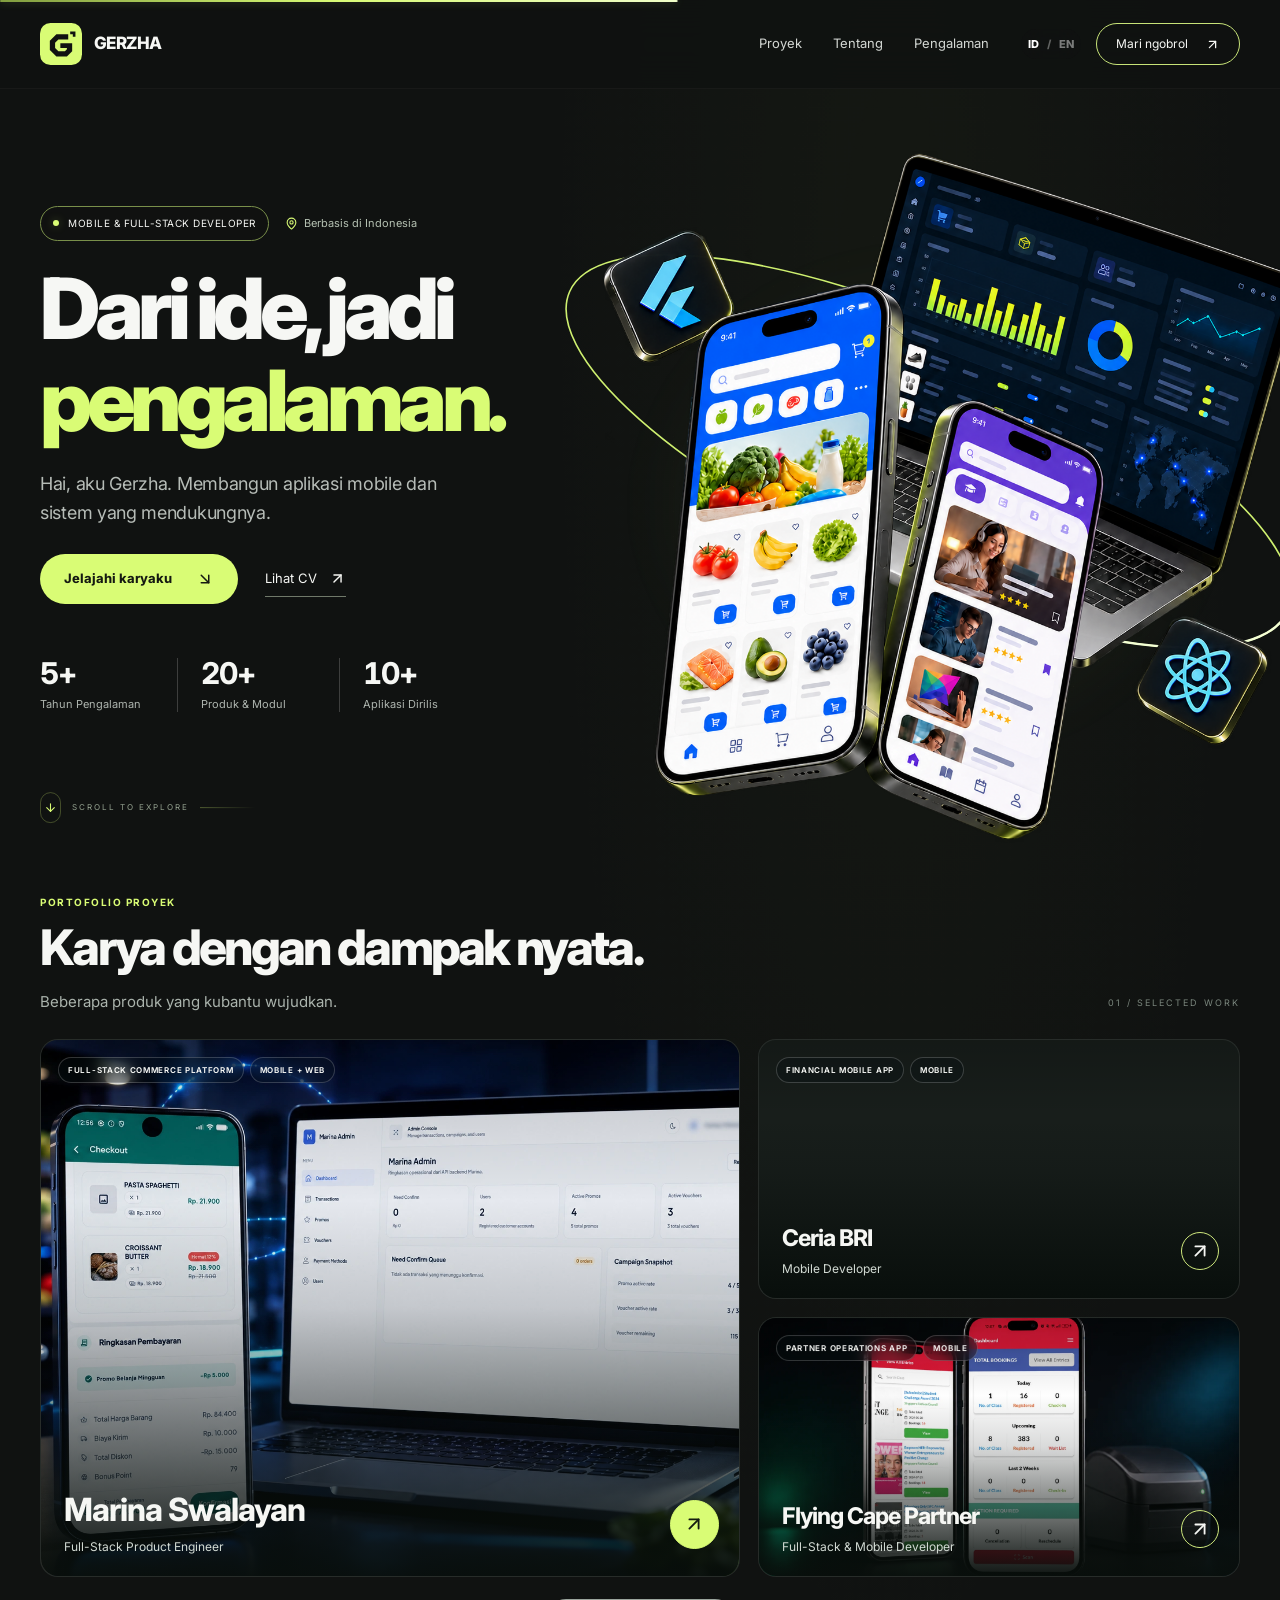
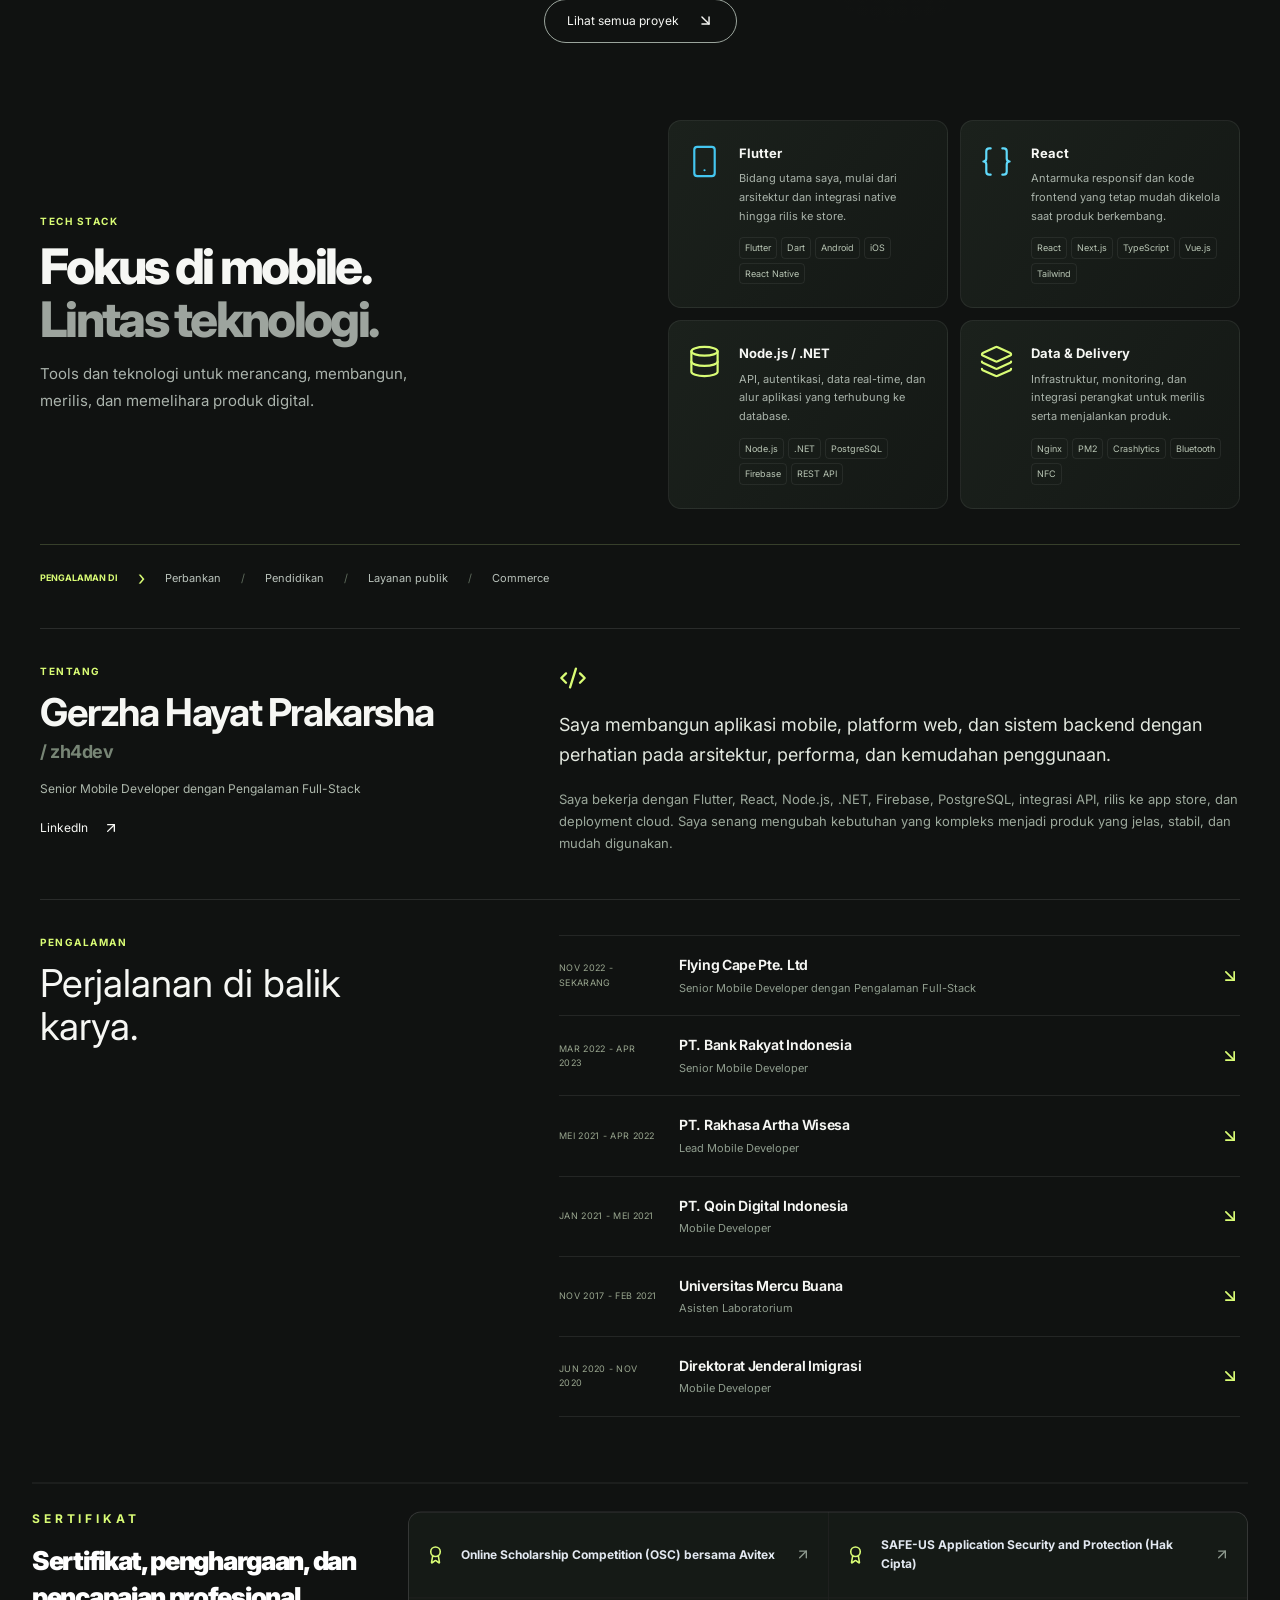
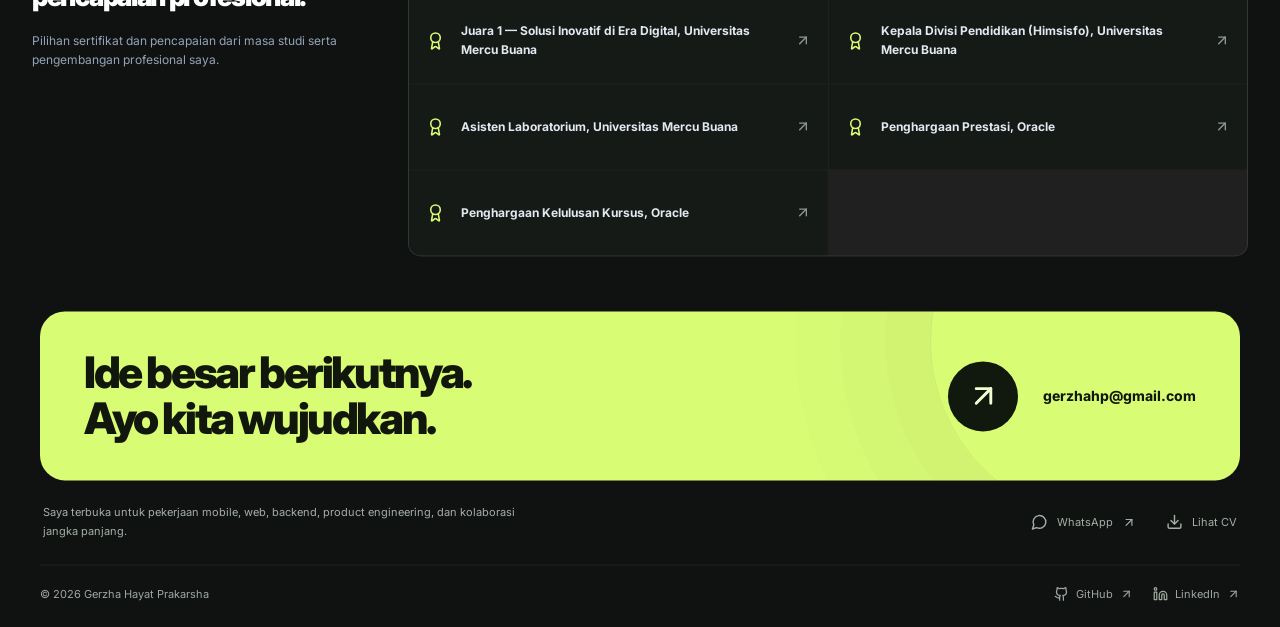
==== commit 60ac0970: "deploy: 3948653f0cbc8a8428653bb2b6c3fb6a6d7ed944" ====
--- a/id/index.html
+++ b/id/index.html
@@ -49,11 +49,11 @@
       href="https://fonts.googleapis.com/css2?family=Inter:wght@400;500;600;700;800;900&display=swap"
       rel="stylesheet"
     />
-    <script type="module" crossorigin src="/assets/index-D-71B5z0.js"></script>
-    <link rel="stylesheet" crossorigin href="/assets/index-CsfnGlDa.css">
+    <script type="module" crossorigin src="/assets/index-DTi1ugHr.js"></script>
+    <link rel="stylesheet" crossorigin href="/assets/index-CC4Vdew8.css">
   </head>
   <body>
     <noscript><style>.scroll-reveal,.electric-project,.hero-art,.hero-pill,.hero-intro,.hero-actions,.hero-stats,.headline-first,.hero-glyph,[style*="opacity:0"]{opacity:1!important;transform:none!important}.hero-device-float,.hero-orbit span{animation:none!important}</style></noscript>
-    <div id="root"><main class="electric-site"><a href="#projects" class="skip-link">Langsung ke konten</a><div class="electric-background" aria-hidden="true"></div><div class="scroll-progress" aria-hidden="true" style="transform:scaleX(0)"></div><header class="electric-nav"><nav class="section-shell nav-inner" aria-label="Navigasi utama"><a href="#home" class="brand" aria-label="Logo Gerzha Hayat Prakarsha"><img class="brand-mark" src="/brand/logo-mark.svg" width="42" height="42" alt=""/>GERZHA</a><div class="desktop-links"><a href="#projects">Proyek</a><a href="#about">Tentang</a><a href="#experience">Pengalaman</a></div><div class="nav-tools"><button class="group inline-flex items-center gap-2 rounded-full border border-white/10 bg-white/[0.06] font-extrabold text-white backdrop-blur-xl transition hover:-translate-y-0.5 hover:border-cyan-300/35 hover:bg-cyan-300/10 px-3 py-2 text-xs" aria-label="Bahasa" type="button"><svg xmlns="http://www.w3.org/2000/svg" width="16" height="16" viewBox="0 0 24 24" fill="none" stroke="currentColor" stroke-width="2" stroke-linecap="round" stroke-linejoin="round" class="lucide lucide-languages text-cyan-200"><path d="m5 8 6 6"></path><path d="m4 14 6-6 2-3"></path><path d="M2 5h12"></path><path d="M7 2h1"></path><path d="m22 22-5-10-5 10"></path><path d="M14 18h6"></path></svg><span>ID</span><span class="text-white/35">/</span><span class="text-white/45">EN</span></button><a class="nav-talk" href="#contact">Mari ngobrol<svg xmlns="http://www.w3.org/2000/svg" width="15" height="15" viewBox="0 0 24 24" fill="none" stroke="currentColor" stroke-width="2" stroke-linecap="round" stroke-linejoin="round" class="lucide lucide-arrow-up-right"><path d="M7 7h10v10"></path><path d="M7 17 17 7"></path></svg></a><button type="button" class="menu-toggle" aria-label="Buka atau tutup menu navigasi" aria-expanded="false" aria-controls="mobile-navigation"><svg xmlns="http://www.w3.org/2000/svg" width="21" height="21" viewBox="0 0 24 24" fill="none" stroke="currentColor" stroke-width="2" stroke-linecap="round" stroke-linejoin="round" class="lucide lucide-menu"><line x1="4" x2="20" y1="12" y2="12"></line><line x1="4" x2="20" y1="6" y2="6"></line><line x1="4" x2="20" y1="18" y2="18"></line></svg></button></div></nav></header><section id="home" class="electric-hero section-shell" data-motion-active="false"><div class="hero-layout"><div class="hero-copy"><p class="hero-pill" style="opacity:0;transform:translateY(20px)"><span></span>Mobile &amp; Full-Stack Developer</p><h1 aria-label="Dari ide, jadi pengalaman."><span class="hero-line" aria-hidden="true"><span class="headline-first" style="transform:translateY(110%)">Dari ide, jadi</span></span><span class="hero-line headline-accent" aria-hidden="true"><span class="hero-glyph" style="opacity:0;transform:translateY(115%) rotateX(-60deg)">p</span><span class="hero-glyph" style="opacity:0;transform:translateY(115%) rotateX(-60deg)">e</span><span class="hero-glyph" style="opacity:0;transform:translateY(115%) rotateX(-60deg)">n</span><span class="hero-glyph" style="opacity:0;transform:translateY(115%) rotateX(-60deg)">g</span><span class="hero-glyph" style="opacity:0;transform:translateY(115%) rotateX(-60deg)">a</span><span class="hero-glyph" style="opacity:0;transform:translateY(115%) rotateX(-60deg)">l</span><span class="hero-glyph" style="opacity:0;transform:translateY(115%) rotateX(-60deg)">a</span><span class="hero-glyph" style="opacity:0;transform:translateY(115%) rotateX(-60deg)">m</span><span class="hero-glyph" style="opacity:0;transform:translateY(115%) rotateX(-60deg)">a</span><span class="hero-glyph" style="opacity:0;transform:translateY(115%) rotateX(-60deg)">n</span><span class="hero-glyph" style="opacity:0;transform:translateY(115%) rotateX(-60deg)">.</span></span></h1><p class="hero-intro" style="opacity:0;transform:translateY(20px)">Hai, aku Gerzha. Membangun aplikasi mobile dan sistem yang mendukungnya.</p><div class="hero-actions" style="opacity:0;transform:translateY(20px)"><a href="#projects" class="magnetic-link electric-button"><span class="magnetic-content" style="transform:none">Jelajahi karyaku<svg xmlns="http://www.w3.org/2000/svg" width="18" height="18" viewBox="0 0 24 24" fill="none" stroke="currentColor" stroke-width="2" stroke-linecap="round" stroke-linejoin="round" class="lucide lucide-arrow-down-right"><path d="m7 7 10 10"></path><path d="M17 7v10H7"></path></svg></span></a><a class="text-link" href="https://drive.google.com/drive/folders/1iOYUynPkEx2cttuSBtWCVGIH7tBAg8EK" target="_blank" rel="noreferrer">Lihat CV<svg xmlns="http://www.w3.org/2000/svg" width="17" height="17" viewBox="0 0 24 24" fill="none" stroke="currentColor" stroke-width="2" stroke-linecap="round" stroke-linejoin="round" class="lucide lucide-arrow-up-right"><path d="M7 7h10v10"></path><path d="M7 17 17 7"></path></svg></a></div><div class="hero-stats" style="opacity:0;transform:translateY(20px)"><div><strong aria-label="5+" class="stat-number">5+</strong><span>Tahun Pengalaman</span></div><div><strong aria-label="20+" class="stat-number">20+</strong><span>Produk &amp; Modul</span></div><div><strong aria-label="10+" class="stat-number">10+</strong><span>Aplikasi Dirilis</span></div></div></div><div class="hero-art" style="opacity:0;transform:translateX(35px)"><div class="hero-art-glow" aria-hidden="true"></div><div class="hero-dot-grid" aria-hidden="true"></div><div class="hero-sparks" aria-hidden="true"><i style="--spark-index:0;left:12%;top:12%"></i><i style="--spark-index:1;left:31%;top:43%"></i><i style="--spark-index:2;left:50%;top:74%"></i><i style="--spark-index:3;left:69%;top:33%"></i><i style="--spark-index:4;left:88%;top:64%"></i><i style="--spark-index:5;left:29%;top:23%"></i><i style="--spark-index:6;left:48%;top:54%"></i><i style="--spark-index:7;left:67%;top:13%"></i><i style="--spark-index:8;left:86%;top:44%"></i></div><div class="hero-device-tilt" style="transform:perspective(1000px)"><div class="hero-device-float"><svg class="hero-vector-orbit" viewBox="0 0 1315 1197" fill="none" aria-hidden="true" focusable="false" shape-rendering="geometricPrecision"><g transform="rotate(24 657 520)"><ellipse class="orbit-rail" cx="657" cy="520" rx="680" ry="216" stroke="#D9FC75" stroke-width="1.6" vector-effect="non-scaling-stroke"></ellipse><ellipse class="orbit-tracer" cx="657" cy="520" rx="680" ry="216" pathLength="100" stroke="#F4FFD5" stroke-width="2.4" stroke-linecap="round" stroke-dasharray="9 91" vector-effect="non-scaling-stroke"></ellipse></g></svg><img src="/images/hero-devices-clean.webp" width="1315" height="1197" loading="eager" alt=""/><span class="hero-device-flare" aria-hidden="true"></span></div></div><span class="hero-location">Berbasis di Indonesia</span></div></div><a href="#projects" class="hero-scroll-cue" aria-label="Jelajahi karyaku" style="opacity:0;transform:translateY(20px)"><span class="scroll-cue-track"><svg xmlns="http://www.w3.org/2000/svg" width="13" height="13" viewBox="0 0 24 24" fill="none" stroke="currentColor" stroke-width="2" stroke-linecap="round" stroke-linejoin="round" class="lucide lucide-arrow-down"><path d="M12 5v14"></path><path d="m19 12-7 7-7-7"></path></svg></span><span>SCROLL TO EXPLORE</span><span class="scroll-cue-line"></span></a></section><section id="projects" class="electric-work section-shell"><div class="scroll-reveal" style="opacity:0;transform:translateY(35px)"><div class="work-heading"><div><p class="section-eyebrow">Portofolio Proyek</p><h2>Karya dengan dampak nyata.</h2><p class="section-description">Beberapa produk yang kubantu wujudkan.</p></div><span class="section-index" aria-hidden="true">01 / SELECTED WORK</span></div></div><div class="electric-project-grid "><article class="electric-project electric-project-featured" style="opacity:0;transform:perspective(1100px) translateY(45px) scale(0.98)"><button type="button" class="project-open" aria-label="Lihat Kontribusi: Marina Swalayan"><img src="/images/projects/marina-swalayan.webp" alt="" loading="lazy" decoding="async" width="1200" height="750"/><div class="project-shade"></div><div class="project-pills"><span>Full-Stack Commerce Platform</span><span>Mobile + Web</span></div><div class="project-info"><div><h3>Marina Swalayan</h3><p>Full-Stack Product Engineer</p></div><span class="project-arrow"><svg xmlns="http://www.w3.org/2000/svg" width="22" height="22" viewBox="0 0 24 24" fill="none" stroke="currentColor" stroke-width="2" stroke-linecap="round" stroke-linejoin="round" class="lucide lucide-arrow-up-right"><path d="M7 7h10v10"></path><path d="M7 17 17 7"></path></svg></span></div></button></article><article class="electric-project " style="opacity:0;transform:perspective(1100px) translateY(45px) scale(0.98)"><button type="button" class="project-open" aria-label="Lihat Kontribusi: Ceria BRI"><img src="/images/projects/ceria-bri.webp" alt="" loading="lazy" decoding="async" width="1200" height="750"/><div class="project-shade"></div><div class="project-pills"><span>Financial Mobile App</span><span>Mobile</span></div><div class="project-info"><div><h3>Ceria BRI</h3><p>Mobile Developer</p></div><span class="project-arrow"><svg xmlns="http://www.w3.org/2000/svg" width="22" height="22" viewBox="0 0 24 24" fill="none" stroke="currentColor" stroke-width="2" stroke-linecap="round" stroke-linejoin="round" class="lucide lucide-arrow-up-right"><path d="M7 7h10v10"></path><path d="M7 17 17 7"></path></svg></span></div></button></article><article class="electric-project " style="opacity:0;transform:perspective(1100px) translateY(45px) scale(0.98)"><button type="button" class="project-open" aria-label="Lihat Kontribusi: Flying Cape Partner"><img src="/images/projects/flying-cape-partner.webp" alt="" loading="lazy" decoding="async" width="1200" height="750"/><div class="project-shade"></div><div class="project-pills"><span>Partner Operations App</span><span>Mobile</span></div><div class="project-info"><div><h3>Flying Cape Partner</h3><p>Full-Stack &amp; Mobile Developer</p></div><span class="project-arrow"><svg xmlns="http://www.w3.org/2000/svg" width="22" height="22" viewBox="0 0 24 24" fill="none" stroke="currentColor" stroke-width="2" stroke-linecap="round" stroke-linejoin="round" class="lucide lucide-arrow-up-right"><path d="M7 7h10v10"></path><path d="M7 17 17 7"></path></svg></span></div></button></article></div><div class="project-more"><button type="button" class="outline-button" aria-expanded="false">Lihat semua proyek<svg xmlns="http://www.w3.org/2000/svg" width="17" height="17" viewBox="0 0 24 24" fill="none" stroke="currentColor" stroke-width="2" stroke-linecap="round" stroke-linejoin="round" class="lucide lucide-arrow-down-right"><path d="m7 7 10 10"></path><path d="M17 7v10H7"></path></svg></button></div></section><div class="scroll-reveal" style="opacity:0;transform:translateY(35px)"><section id="skills" class="electric-skills section-shell"><div class="skills-layout"><div><p class="section-eyebrow">Tech Stack</p><h2>Fokus di mobile.<br/><span>Lintas teknologi.</span></h2><p class="section-description">Tools dan teknologi untuk merancang, membangun, merilis, dan memelihara produk digital.</p></div><div class="skill-tiles"><article class="skill-tile"><svg xmlns="http://www.w3.org/2000/svg" width="35" height="35" viewBox="0 0 24 24" fill="none" stroke="currentColor" stroke-width="1.5" stroke-linecap="round" stroke-linejoin="round" class="lucide lucide-smartphone"><rect width="14" height="20" x="5" y="2" rx="2" ry="2"></rect><path d="M12 18h.01"></path></svg><div><h3>Flutter</h3><p>Bidang utama saya, mulai dari arsitektur dan integrasi native hingga rilis ke store.</p><div class="skill-tags"><span>Flutter</span><span>Dart</span><span>Android</span><span>iOS</span><span>React Native</span></div></div></article><article class="skill-tile"><svg xmlns="http://www.w3.org/2000/svg" width="35" height="35" viewBox="0 0 24 24" fill="none" stroke="currentColor" stroke-width="1.5" stroke-linecap="round" stroke-linejoin="round" class="lucide lucide-braces"><path d="M8 3H7a2 2 0 0 0-2 2v5a2 2 0 0 1-2 2 2 2 0 0 1 2 2v5c0 1.1.9 2 2 2h1"></path><path d="M16 21h1a2 2 0 0 0 2-2v-5c0-1.1.9-2 2-2a2 2 0 0 1-2-2V5a2 2 0 0 0-2-2h-1"></path></svg><div><h3>React</h3><p>Antarmuka responsif dan kode frontend yang tetap mudah dikelola saat produk berkembang.</p><div class="skill-tags"><span>React</span><span>Next.js</span><span>TypeScript</span><span>Vue.js</span><span>Tailwind</span></div></div></article><article class="skill-tile"><svg xmlns="http://www.w3.org/2000/svg" width="35" height="35" viewBox="0 0 24 24" fill="none" stroke="currentColor" stroke-width="1.5" stroke-linecap="round" stroke-linejoin="round" class="lucide lucide-database"><ellipse cx="12" cy="5" rx="9" ry="3"></ellipse><path d="M3 5V19A9 3 0 0 0 21 19V5"></path><path d="M3 12A9 3 0 0 0 21 12"></path></svg><div><h3>Node.js / .NET</h3><p>API, autentikasi, data real-time, dan alur aplikasi yang terhubung ke database.</p><div class="skill-tags"><span>Node.js</span><span>.NET</span><span>PostgreSQL</span><span>Firebase</span><span>REST API</span></div></div></article><article class="skill-tile"><svg xmlns="http://www.w3.org/2000/svg" width="35" height="35" viewBox="0 0 24 24" fill="none" stroke="currentColor" stroke-width="1.5" stroke-linecap="round" stroke-linejoin="round" class="lucide lucide-layers"><path d="M12.83 2.18a2 2 0 0 0-1.66 0L2.6 6.08a1 1 0 0 0 0 1.83l8.58 3.91a2 2 0 0 0 1.66 0l8.58-3.9a1 1 0 0 0 0-1.83z"></path><path d="M2 12a1 1 0 0 0 .58.91l8.6 3.91a2 2 0 0 0 1.65 0l8.58-3.9A1 1 0 0 0 22 12"></path><path d="M2 17a1 1 0 0 0 .58.91l8.6 3.91a2 2 0 0 0 1.65 0l8.58-3.9A1 1 0 0 0 22 17"></path></svg><div><h3>Data &amp; Delivery</h3><p>Infrastruktur, monitoring, dan integrasi perangkat untuk merilis serta menjalankan produk.</p><div class="skill-tags"><span>Nginx</span><span>PM2</span><span>Crashlytics</span><span>Bluetooth</span><span>NFC</span></div></div></article></div></div><div class="industry-strip"><span>Pengalaman di<span aria-hidden="true">›</span></span><span>Perbankan</span><span>Pendidikan</span><span>Layanan publik</span><span>Commerce</span></div></section></div><div class="scroll-reveal" style="opacity:0;transform:translateY(35px)"><section id="about" class="electric-about section-shell"><div class="about-heading"><p class="section-eyebrow">Tentang</p><h2>Gerzha Hayat Prakarsha<span> / zh4dev</span></h2><p>Senior Mobile Developer dengan Pengalaman Full-Stack</p><a href="https://www.linkedin.com/in/gerzha-hayat-prakarsha-09974899/" target="_blank" rel="noreferrer">LinkedIn<svg xmlns="http://www.w3.org/2000/svg" width="16" height="16" viewBox="0 0 24 24" fill="none" stroke="currentColor" stroke-width="2" stroke-linecap="round" stroke-linejoin="round" class="lucide lucide-arrow-up-right"><path d="M7 7h10v10"></path><path d="M7 17 17 7"></path></svg></a></div><div class="about-body"><svg xmlns="http://www.w3.org/2000/svg" width="28" height="28" viewBox="0 0 24 24" fill="none" stroke="currentColor" stroke-width="2" stroke-linecap="round" stroke-linejoin="round" class="lucide lucide-code-xml"><path d="m18 16 4-4-4-4"></path><path d="m6 8-4 4 4 4"></path><path d="m14.5 4-5 16"></path></svg><p>Saya membangun aplikasi mobile, platform web, dan sistem backend dengan perhatian pada arsitektur, performa, dan kemudahan penggunaan.</p><p>Saya bekerja dengan Flutter, React, Node.js, .NET, Firebase, PostgreSQL, integrasi API, rilis ke app store, dan deployment cloud. Saya senang mengubah kebutuhan yang kompleks menjadi produk yang jelas, stabil, dan mudah digunakan.</p></div></section></div><div class="scroll-reveal" style="opacity:0;transform:translateY(35px)"><section id="experience" class="electric-experience section-shell"><div class="career-heading"><p class="section-eyebrow">Pengalaman</p><h2>Perjalanan di balik karya.</h2></div><div class="career-rows"><details class="career-row"><summary><span class="career-date">Nov 2022 - Sekarang</span><span class="career-name"><strong>Flying Cape Pte. Ltd</strong><span>Senior Mobile Developer dengan Pengalaman Full-Stack</span></span><svg xmlns="http://www.w3.org/2000/svg" width="20" height="20" viewBox="0 0 24 24" fill="none" stroke="currentColor" stroke-width="2" stroke-linecap="round" stroke-linejoin="round" class="lucide lucide-arrow-down-right career-chevron"><path d="m7 7 10 10"></path><path d="M17 7v10H7"></path></svg></summary><div class="career-detail"><p class="career-meta">Penuh Waktu<!-- --> · <!-- -->Singapore</p><ul><li>Membangun dan memelihara aplikasi Flutter untuk Android dan iOS yang digunakan oleh pengajar, orang tua, dan mitra di beberapa negara.</li><li>Mengembangkan aplikasi web responsif dengan React.js dan Next.js serta meningkatkan kemudahan penggunaan dan waktu muat halaman.</li><li>Merancang dan memelihara RESTful API dengan .NET yang terhubung ke database dan layanan pendukung.</li><li>Meningkatkan performa, keamanan, dan kualitas antarmuka aplikasi Flutter di Android dan iOS.</li><li>Memigrasikan aplikasi lama ke Flutter, menyatukan codebase, dan menurunkan biaya pemeliharaan jangka panjang.</li><li>Menggunakan Firebase Crashlytics dan monitoring rutin untuk menurunkan tingkat crash secara signifikan serta meningkatkan stabilitas aplikasi.</li><li>Menghubungkan SDK printer label Niimbot melalui kode native Android (Java/C++) agar dapat digunakan dari Flutter.</li></ul><a href="https://www.linkedin.com/company/flying-cape-technologies/mycompany/" target="_blank" rel="noreferrer">LinkedIn<svg xmlns="http://www.w3.org/2000/svg" width="14" height="14" viewBox="0 0 24 24" fill="none" stroke="currentColor" stroke-width="2" stroke-linecap="round" stroke-linejoin="round" class="lucide lucide-arrow-up-right"><path d="M7 7h10v10"></path><path d="M7 17 17 7"></path></svg></a></div></details><details class="career-row"><summary><span class="career-date">Mar 2022 - Apr 2023</span><span class="career-name"><strong>PT. Bank Rakyat Indonesia</strong><span>Senior Mobile Developer</span></span><svg xmlns="http://www.w3.org/2000/svg" width="20" height="20" viewBox="0 0 24 24" fill="none" stroke="currentColor" stroke-width="2" stroke-linecap="round" stroke-linejoin="round" class="lucide lucide-arrow-down-right career-chevron"><path d="m7 7 10 10"></path><path d="M17 7v10H7"></path></svg></summary><div class="career-detail"><p class="career-meta">Penuh Waktu<!-- --> · <!-- -->Indonesia</p><ul><li>Mengembangkan dan memelihara BRI Ceria, aplikasi pinjaman digital yang digunakan oleh nasabah BRI dalam skala perbankan.</li><li>Memindahkan modul native Android yang ditulis dengan Java ke Flutter agar pengembangan fitur lintas platform lebih cepat.</li><li>Menerapkan alur yang aman untuk autentikasi, pengajuan pinjaman, pembayaran, dan notifikasi.</li><li>Mengintegrasikan liveness detection untuk verifikasi wajah dan analytics guna mendukung pencegahan fraud serta kepercayaan pengguna.</li><li>Meningkatkan performa dan keandalan aplikasi melalui optimasi terarah dan monitoring rutin.</li></ul><a href="https://www.linkedin.com/company/pt-bank-rakyat-indonesia-persero-tbk/" target="_blank" rel="noreferrer">LinkedIn<svg xmlns="http://www.w3.org/2000/svg" width="14" height="14" viewBox="0 0 24 24" fill="none" stroke="currentColor" stroke-width="2" stroke-linecap="round" stroke-linejoin="round" class="lucide lucide-arrow-up-right"><path d="M7 7h10v10"></path><path d="M7 17 17 7"></path></svg></a></div></details><details class="career-row"><summary><span class="career-date">Mei 2021 - Apr 2022</span><span class="career-name"><strong>PT. Rakhasa Artha Wisesa</strong><span>Lead Mobile Developer</span></span><svg xmlns="http://www.w3.org/2000/svg" width="20" height="20" viewBox="0 0 24 24" fill="none" stroke="currentColor" stroke-width="2" stroke-linecap="round" stroke-linejoin="round" class="lucide lucide-arrow-down-right career-chevron"><path d="m7 7 10 10"></path><path d="M17 7v10H7"></path></svg></summary><div class="career-detail"><p class="career-meta">Penuh Waktu<!-- --> · <!-- -->Indonesia</p><ul><li>Memimpin migrasi dari React Native ke Flutter untuk memperbaiki performa dan efisiensi pengembangan.</li><li>Menentukan arsitektur state management dan standar pengembangan untuk tim mobile.</li><li>Membimbing developer, mendelegasikan tugas, dan menyelaraskan milestone mingguan dengan project manager.</li><li>Merilis aplikasi mobile yang aman untuk Android dan iOS.</li></ul><a href="https://www.linkedin.com/company/rakhasa/" target="_blank" rel="noreferrer">LinkedIn<svg xmlns="http://www.w3.org/2000/svg" width="14" height="14" viewBox="0 0 24 24" fill="none" stroke="currentColor" stroke-width="2" stroke-linecap="round" stroke-linejoin="round" class="lucide lucide-arrow-up-right"><path d="M7 7h10v10"></path><path d="M7 17 17 7"></path></svg></a></div></details><details class="career-row"><summary><span class="career-date">Jan 2021 - Mei 2021</span><span class="career-name"><strong>PT. Qoin Digital Indonesia</strong><span>Mobile Developer</span></span><svg xmlns="http://www.w3.org/2000/svg" width="20" height="20" viewBox="0 0 24 24" fill="none" stroke="currentColor" stroke-width="2" stroke-linecap="round" stroke-linejoin="round" class="lucide lucide-arrow-down-right career-chevron"><path d="m7 7 10 10"></path><path d="M17 7v10H7"></path></svg></summary><div class="career-detail"><p class="career-meta">Penuh Waktu<!-- --> · <!-- -->Indonesia</p><ul><li>Membangun dan memelihara aplikasi mobile dengan Flutter.</li><li>Mengerjakan peningkatan performa, keamanan, dan kesiapan rilis.</li></ul><a href="https://www.linkedin.com/company/pt-qoin-digital-indonesia/" target="_blank" rel="noreferrer">LinkedIn<svg xmlns="http://www.w3.org/2000/svg" width="14" height="14" viewBox="0 0 24 24" fill="none" stroke="currentColor" stroke-width="2" stroke-linecap="round" stroke-linejoin="round" class="lucide lucide-arrow-up-right"><path d="M7 7h10v10"></path><path d="M7 17 17 7"></path></svg></a></div></details><details class="career-row"><summary><span class="career-date">Nov 2017 - Feb 2021</span><span class="career-name"><strong>Universitas Mercu Buana</strong><span>Asisten Laboratorium</span></span><svg xmlns="http://www.w3.org/2000/svg" width="20" height="20" viewBox="0 0 24 24" fill="none" stroke="currentColor" stroke-width="2" stroke-linecap="round" stroke-linejoin="round" class="lucide lucide-arrow-down-right career-chevron"><path d="m7 7 10 10"></path><path d="M17 7v10H7"></path></svg></summary><div class="career-detail"><p class="career-meta">Paruh Waktu<!-- --> · <!-- -->Indonesia</p><ul><li>Menangani instalasi, monitoring, dan pemeliharaan laboratorium komputer agar sistem tetap stabil dan tersedia.</li><li>Memberikan dukungan teknis kepada dosen dan mahasiswa selama sesi praktikum.</li><li>Mendokumentasikan pekerjaan pemeliharaan bulanan dan melaporkan performa sistem.</li></ul><a href="https://www.linkedin.com/school/universitas-mercu-buana/" target="_blank" rel="noreferrer">LinkedIn<svg xmlns="http://www.w3.org/2000/svg" width="14" height="14" viewBox="0 0 24 24" fill="none" stroke="currentColor" stroke-width="2" stroke-linecap="round" stroke-linejoin="round" class="lucide lucide-arrow-up-right"><path d="M7 7h10v10"></path><path d="M7 17 17 7"></path></svg></a></div></details><details class="career-row"><summary><span class="career-date">Jun 2020 - Nov 2020</span><span class="career-name"><strong>Direktorat Jenderal Imigrasi</strong><span>Mobile Developer</span></span><svg xmlns="http://www.w3.org/2000/svg" width="20" height="20" viewBox="0 0 24 24" fill="none" stroke="currentColor" stroke-width="2" stroke-linecap="round" stroke-linejoin="round" class="lucide lucide-arrow-down-right career-chevron"><path d="m7 7 10 10"></path><path d="M17 7v10H7"></path></svg></summary><div class="career-detail"><p class="career-meta">Magang<!-- --> · <!-- -->Indonesia</p><ul><li>Mengembangkan aplikasi native Android dengan Java untuk mendukung kegiatan operasional internal.</li><li>Bekerja bersama stakeholder untuk memahami kebutuhan dan memperbaiki proses kerja sehari-hari melalui aplikasi.</li><li>Mempresentasikan aplikasi dan implementasi teknisnya kepada pejabat pemerintah serta pengambil keputusan.</li><li>Menyusun laporan progres mingguan yang mencakup milestone pengembangan dan status proyek.</li></ul><a href="https://www.linkedin.com/company/direktorat-jenderal-imigrasi-kemenkumham-ri/" target="_blank" rel="noreferrer">LinkedIn<svg xmlns="http://www.w3.org/2000/svg" width="14" height="14" viewBox="0 0 24 24" fill="none" stroke="currentColor" stroke-width="2" stroke-linecap="round" stroke-linejoin="round" class="lucide lucide-arrow-up-right"><path d="M7 7h10v10"></path><path d="M7 17 17 7"></path></svg></a></div></details></div></section></div><div class="scroll-reveal" style="opacity:0;transform:translateY(35px)"><section id="certificates" class="relative z-10 scroll-mt-24 px-5 py-20 lg:px-8"><div class="mx-auto grid max-w-7xl gap-10 border-t border-white/10 pt-14 lg:grid-cols-[.4fr_1fr]"><div><p class="text-xs font-bold uppercase tracking-[0.32em] text-cyan-200/75">Sertifikat</p><h2 class="mt-4 text-3xl font-black tracking-[-0.05em] text-white">Sertifikat, penghargaan, dan pencapaian profesional.</h2><p class="mt-4 text-sm leading-7 text-slate-400">Pilihan sertifikat dan pencapaian dari masa studi serta pengembangan profesional saya.</p></div><div class="grid gap-px overflow-hidden rounded-3xl border border-white/10 bg-white/10 md:grid-cols-2"><a href="https://drive.google.com/drive/folders/1-PVVU23akQLFFkKHvyJTDPesONqUDDzp" target="_blank" rel="noreferrer" class="group flex min-h-28 items-center gap-4 bg-[#091015]/95 p-5 transition hover:bg-white/[0.055]"><svg xmlns="http://www.w3.org/2000/svg" width="19" height="19" viewBox="0 0 24 24" fill="none" stroke="currentColor" stroke-width="2" stroke-linecap="round" stroke-linejoin="round" class="lucide lucide-award shrink-0 text-emerald-300"><path d="m15.477 12.89 1.515 8.526a.5.5 0 0 1-.81.47l-3.58-2.687a1 1 0 0 0-1.197 0l-3.586 2.686a.5.5 0 0 1-.81-.469l1.514-8.526"></path><circle cx="12" cy="8" r="6"></circle></svg><span class="flex-1 text-sm font-bold leading-6 text-slate-200">Online Scholarship Competition (OSC) bersama Avitex</span><svg xmlns="http://www.w3.org/2000/svg" width="16" height="16" viewBox="0 0 24 24" fill="none" stroke="currentColor" stroke-width="2" stroke-linecap="round" stroke-linejoin="round" class="lucide lucide-arrow-up-right shrink-0 text-slate-500 transition group-hover:-translate-y-0.5 group-hover:translate-x-0.5 group-hover:text-white"><path d="M7 7h10v10"></path><path d="M7 17 17 7"></path></svg></a><a href="https://drive.google.com/file/d/1fZ_hkvrj-GOVk0m-vC2UnK2K1dd1aVxU/view" target="_blank" rel="noreferrer" class="group flex min-h-28 items-center gap-4 bg-[#091015]/95 p-5 transition hover:bg-white/[0.055]"><svg xmlns="http://www.w3.org/2000/svg" width="19" height="19" viewBox="0 0 24 24" fill="none" stroke="currentColor" stroke-width="2" stroke-linecap="round" stroke-linejoin="round" class="lucide lucide-award shrink-0 text-emerald-300"><path d="m15.477 12.89 1.515 8.526a.5.5 0 0 1-.81.47l-3.58-2.687a1 1 0 0 0-1.197 0l-3.586 2.686a.5.5 0 0 1-.81-.469l1.514-8.526"></path><circle cx="12" cy="8" r="6"></circle></svg><span class="flex-1 text-sm font-bold leading-6 text-slate-200">SAFE-US Application Security and Protection (Hak Cipta)</span><svg xmlns="http://www.w3.org/2000/svg" width="16" height="16" viewBox="0 0 24 24" fill="none" stroke="currentColor" stroke-width="2" stroke-linecap="round" stroke-linejoin="round" class="lucide lucide-arrow-up-right shrink-0 text-slate-500 transition group-hover:-translate-y-0.5 group-hover:translate-x-0.5 group-hover:text-white"><path d="M7 7h10v10"></path><path d="M7 17 17 7"></path></svg></a><a href="https://drive.google.com/file/d/1r8ZIR3gJT6MRbZjowYRh3nb1MJochRTh/view" target="_blank" rel="noreferrer" class="group flex min-h-28 items-center gap-4 bg-[#091015]/95 p-5 transition hover:bg-white/[0.055]"><svg xmlns="http://www.w3.org/2000/svg" width="19" height="19" viewBox="0 0 24 24" fill="none" stroke="currentColor" stroke-width="2" stroke-linecap="round" stroke-linejoin="round" class="lucide lucide-award shrink-0 text-emerald-300"><path d="m15.477 12.89 1.515 8.526a.5.5 0 0 1-.81.47l-3.58-2.687a1 1 0 0 0-1.197 0l-3.586 2.686a.5.5 0 0 1-.81-.469l1.514-8.526"></path><circle cx="12" cy="8" r="6"></circle></svg><span class="flex-1 text-sm font-bold leading-6 text-slate-200">Juara 1 — Solusi Inovatif di Era Digital, Universitas Mercu Buana</span><svg xmlns="http://www.w3.org/2000/svg" width="16" height="16" viewBox="0 0 24 24" fill="none" stroke="currentColor" stroke-width="2" stroke-linecap="round" stroke-linejoin="round" class="lucide lucide-arrow-up-right shrink-0 text-slate-500 transition group-hover:-translate-y-0.5 group-hover:translate-x-0.5 group-hover:text-white"><path d="M7 7h10v10"></path><path d="M7 17 17 7"></path></svg></a><a href="https://drive.google.com/file/d/1RLJTxi6_qRKFfCBpDuwQYf9VbS3AEfEp/view" target="_blank" rel="noreferrer" class="group flex min-h-28 items-center gap-4 bg-[#091015]/95 p-5 transition hover:bg-white/[0.055]"><svg xmlns="http://www.w3.org/2000/svg" width="19" height="19" viewBox="0 0 24 24" fill="none" stroke="currentColor" stroke-width="2" stroke-linecap="round" stroke-linejoin="round" class="lucide lucide-award shrink-0 text-emerald-300"><path d="m15.477 12.89 1.515 8.526a.5.5 0 0 1-.81.47l-3.58-2.687a1 1 0 0 0-1.197 0l-3.586 2.686a.5.5 0 0 1-.81-.469l1.514-8.526"></path><circle cx="12" cy="8" r="6"></circle></svg><span class="flex-1 text-sm font-bold leading-6 text-slate-200">Kepala Divisi Pendidikan (Himsisfo), Universitas Mercu Buana</span><svg xmlns="http://www.w3.org/2000/svg" width="16" height="16" viewBox="0 0 24 24" fill="none" stroke="currentColor" stroke-width="2" stroke-linecap="round" stroke-linejoin="round" class="lucide lucide-arrow-up-right shrink-0 text-slate-500 transition group-hover:-translate-y-0.5 group-hover:translate-x-0.5 group-hover:text-white"><path d="M7 7h10v10"></path><path d="M7 17 17 7"></path></svg></a><a href="https://drive.google.com/file/d/1evzFps4biT4cM0GDedA_BVNKcvpZaRIE/view" target="_blank" rel="noreferrer" class="group flex min-h-28 items-center gap-4 bg-[#091015]/95 p-5 transition hover:bg-white/[0.055]"><svg xmlns="http://www.w3.org/2000/svg" width="19" height="19" viewBox="0 0 24 24" fill="none" stroke="currentColor" stroke-width="2" stroke-linecap="round" stroke-linejoin="round" class="lucide lucide-award shrink-0 text-emerald-300"><path d="m15.477 12.89 1.515 8.526a.5.5 0 0 1-.81.47l-3.58-2.687a1 1 0 0 0-1.197 0l-3.586 2.686a.5.5 0 0 1-.81-.469l1.514-8.526"></path><circle cx="12" cy="8" r="6"></circle></svg><span class="flex-1 text-sm font-bold leading-6 text-slate-200">Asisten Laboratorium, Universitas Mercu Buana</span><svg xmlns="http://www.w3.org/2000/svg" width="16" height="16" viewBox="0 0 24 24" fill="none" stroke="currentColor" stroke-width="2" stroke-linecap="round" stroke-linejoin="round" class="lucide lucide-arrow-up-right shrink-0 text-slate-500 transition group-hover:-translate-y-0.5 group-hover:translate-x-0.5 group-hover:text-white"><path d="M7 7h10v10"></path><path d="M7 17 17 7"></path></svg></a><a href="https://drive.google.com/file/d/1dnm5Epyo-aerNQDb-SWo_3FHNxphGZqz/view" target="_blank" rel="noreferrer" class="group flex min-h-28 items-center gap-4 bg-[#091015]/95 p-5 transition hover:bg-white/[0.055]"><svg xmlns="http://www.w3.org/2000/svg" width="19" height="19" viewBox="0 0 24 24" fill="none" stroke="currentColor" stroke-width="2" stroke-linecap="round" stroke-linejoin="round" class="lucide lucide-award shrink-0 text-emerald-300"><path d="m15.477 12.89 1.515 8.526a.5.5 0 0 1-.81.47l-3.58-2.687a1 1 0 0 0-1.197 0l-3.586 2.686a.5.5 0 0 1-.81-.469l1.514-8.526"></path><circle cx="12" cy="8" r="6"></circle></svg><span class="flex-1 text-sm font-bold leading-6 text-slate-200">Penghargaan Prestasi, Oracle</span><svg xmlns="http://www.w3.org/2000/svg" width="16" height="16" viewBox="0 0 24 24" fill="none" stroke="currentColor" stroke-width="2" stroke-linecap="round" stroke-linejoin="round" class="lucide lucide-arrow-up-right shrink-0 text-slate-500 transition group-hover:-translate-y-0.5 group-hover:translate-x-0.5 group-hover:text-white"><path d="M7 7h10v10"></path><path d="M7 17 17 7"></path></svg></a><a href="https://drive.google.com/file/d/13oxBjgkAYa4qg8PhsWVR2tUDS5MMynga/view" target="_blank" rel="noreferrer" class="group flex min-h-28 items-center gap-4 bg-[#091015]/95 p-5 transition hover:bg-white/[0.055]"><svg xmlns="http://www.w3.org/2000/svg" width="19" height="19" viewBox="0 0 24 24" fill="none" stroke="currentColor" stroke-width="2" stroke-linecap="round" stroke-linejoin="round" class="lucide lucide-award shrink-0 text-emerald-300"><path d="m15.477 12.89 1.515 8.526a.5.5 0 0 1-.81.47l-3.58-2.687a1 1 0 0 0-1.197 0l-3.586 2.686a.5.5 0 0 1-.81-.469l1.514-8.526"></path><circle cx="12" cy="8" r="6"></circle></svg><span class="flex-1 text-sm font-bold leading-6 text-slate-200">Penghargaan Kelulusan Kursus, Oracle</span><svg xmlns="http://www.w3.org/2000/svg" width="16" height="16" viewBox="0 0 24 24" fill="none" stroke="currentColor" stroke-width="2" stroke-linecap="round" stroke-linejoin="round" class="lucide lucide-arrow-up-right shrink-0 text-slate-500 transition group-hover:-translate-y-0.5 group-hover:translate-x-0.5 group-hover:text-white"><path d="M7 7h10v10"></path><path d="M7 17 17 7"></path></svg></a></div></div></section></div><div class="scroll-reveal" style="opacity:0;transform:translateY(35px)"><section id="contact" class="electric-contact section-shell"><div class="contact-banner"><h2>Ide besar berikutnya.<br/>Ayo kita wujudkan.</h2><a href="mailto:gerzhahp@gmail.com" class="magnetic-link contact-email"><span class="magnetic-content" style="transform:none"><span class="contact-round"><svg xmlns="http://www.w3.org/2000/svg" width="35" height="35" viewBox="0 0 24 24" fill="none" stroke="currentColor" stroke-width="2" stroke-linecap="round" stroke-linejoin="round" class="lucide lucide-arrow-up-right"><path d="M7 7h10v10"></path><path d="M7 17 17 7"></path></svg></span><span>gerzhahp@gmail.com</span></span></a></div><div class="contact-secondary"><p>Saya terbuka untuk pekerjaan mobile, web, backend, product engineering, dan kolaborasi jangka panjang.</p><a href="https://wa.me/6285770338593" target="_blank" rel="noreferrer"><svg xmlns="http://www.w3.org/2000/svg" width="17" height="17" viewBox="0 0 24 24" fill="none" stroke="currentColor" stroke-width="2" stroke-linecap="round" stroke-linejoin="round" class="lucide lucide-message-circle"><path d="M7.9 20A9 9 0 1 0 4 16.1L2 22Z"></path></svg>WhatsApp<svg xmlns="http://www.w3.org/2000/svg" width="14" height="14" viewBox="0 0 24 24" fill="none" stroke="currentColor" stroke-width="2" stroke-linecap="round" stroke-linejoin="round" class="lucide lucide-arrow-up-right"><path d="M7 7h10v10"></path><path d="M7 17 17 7"></path></svg></a><a href="https://drive.google.com/drive/folders/1iOYUynPkEx2cttuSBtWCVGIH7tBAg8EK" target="_blank" rel="noreferrer"><svg xmlns="http://www.w3.org/2000/svg" width="17" height="17" viewBox="0 0 24 24" fill="none" stroke="currentColor" stroke-width="2" stroke-linecap="round" stroke-linejoin="round" class="lucide lucide-download"><path d="M21 15v4a2 2 0 0 1-2 2H5a2 2 0 0 1-2-2v-4"></path><polyline points="7 10 12 15 17 10"></polyline><line x1="12" x2="12" y1="15" y2="3"></line></svg>Lihat CV</a></div><footer class="electric-footer"><span>© <!-- -->2026<!-- --> Gerzha Hayat Prakarsha</span><div><a href="https://github.com/zh4dev" target="_blank" rel="noreferrer"><svg xmlns="http://www.w3.org/2000/svg" width="15" height="15" viewBox="0 0 24 24" fill="none" stroke="currentColor" stroke-width="2" stroke-linecap="round" stroke-linejoin="round" class="lucide lucide-github"><path d="M15 22v-4a4.8 4.8 0 0 0-1-3.5c3 0 6-2 6-5.5.08-1.25-.27-2.48-1-3.5.28-1.15.28-2.35 0-3.5 0 0-1 0-3 1.5-2.64-.5-5.36-.5-8 0C6 2 5 2 5 2c-.3 1.15-.3 2.35 0 3.5A5.403 5.403 0 0 0 4 9c0 3.5 3 5.5 6 5.5-.39.49-.68 1.05-.85 1.65-.17.6-.22 1.23-.15 1.85v4"></path><path d="M9 18c-4.51 2-5-2-7-2"></path></svg>GitHub<svg xmlns="http://www.w3.org/2000/svg" width="13" height="13" viewBox="0 0 24 24" fill="none" stroke="currentColor" stroke-width="2" stroke-linecap="round" stroke-linejoin="round" class="lucide lucide-arrow-up-right"><path d="M7 7h10v10"></path><path d="M7 17 17 7"></path></svg></a><a href="https://www.linkedin.com/in/gerzha-hayat-prakarsha-09974899/" target="_blank" rel="noreferrer"><svg xmlns="http://www.w3.org/2000/svg" width="15" height="15" viewBox="0 0 24 24" fill="none" stroke="currentColor" stroke-width="2" stroke-linecap="round" stroke-linejoin="round" class="lucide lucide-linkedin"><path d="M16 8a6 6 0 0 1 6 6v7h-4v-7a2 2 0 0 0-2-2 2 2 0 0 0-2 2v7h-4v-7a6 6 0 0 1 6-6z"></path><rect width="4" height="12" x="2" y="9"></rect><circle cx="4" cy="4" r="2"></circle></svg>LinkedIn<svg xmlns="http://www.w3.org/2000/svg" width="13" height="13" viewBox="0 0 24 24" fill="none" stroke="currentColor" stroke-width="2" stroke-linecap="round" stroke-linejoin="round" class="lucide lucide-arrow-up-right"><path d="M7 7h10v10"></path><path d="M7 17 17 7"></path></svg></a></div></footer></section></div></main></div>
+    <div id="root"><main class="electric-site"><a href="#projects" class="skip-link">Langsung ke konten</a><div class="electric-background" aria-hidden="true"></div><div class="scroll-progress" aria-hidden="true" style="transform:scaleX(0)"></div><header class="electric-nav"><nav class="section-shell nav-inner" aria-label="Navigasi utama"><a href="#home" class="brand" aria-label="Logo Gerzha Hayat Prakarsha"><img class="brand-mark" src="/brand/logo-mark.svg" width="42" height="42" alt=""/>GERZHA</a><div class="desktop-links"><a href="#projects">Proyek</a><a href="#about">Tentang</a><a href="#experience">Pengalaman</a></div><div class="nav-tools"><button class="group inline-flex items-center gap-2 rounded-full border border-white/10 bg-white/[0.06] font-extrabold text-white backdrop-blur-xl transition hover:-translate-y-0.5 hover:border-cyan-300/35 hover:bg-cyan-300/10 px-3 py-2 text-xs" aria-label="Bahasa" type="button"><svg xmlns="http://www.w3.org/2000/svg" width="16" height="16" viewBox="0 0 24 24" fill="none" stroke="currentColor" stroke-width="2" stroke-linecap="round" stroke-linejoin="round" class="lucide lucide-languages text-cyan-200"><path d="m5 8 6 6"></path><path d="m4 14 6-6 2-3"></path><path d="M2 5h12"></path><path d="M7 2h1"></path><path d="m22 22-5-10-5 10"></path><path d="M14 18h6"></path></svg><span>ID</span><span class="text-white/35">/</span><span class="text-white/45">EN</span></button><a class="nav-talk" href="#contact">Mari ngobrol<svg xmlns="http://www.w3.org/2000/svg" width="15" height="15" viewBox="0 0 24 24" fill="none" stroke="currentColor" stroke-width="2" stroke-linecap="round" stroke-linejoin="round" class="lucide lucide-arrow-up-right"><path d="M7 7h10v10"></path><path d="M7 17 17 7"></path></svg></a><button type="button" class="menu-toggle" aria-label="Buka atau tutup menu navigasi" aria-expanded="false" aria-controls="mobile-navigation"><svg xmlns="http://www.w3.org/2000/svg" width="21" height="21" viewBox="0 0 24 24" fill="none" stroke="currentColor" stroke-width="2" stroke-linecap="round" stroke-linejoin="round" class="lucide lucide-menu"><line x1="4" x2="20" y1="12" y2="12"></line><line x1="4" x2="20" y1="6" y2="6"></line><line x1="4" x2="20" y1="18" y2="18"></line></svg></button></div></nav></header><section id="home" class="electric-hero section-shell" data-motion-active="false"><div class="hero-layout"><div class="hero-copy"><div class="hero-meta" style="opacity:0;transform:translateY(20px)"><p class="hero-pill"><span></span>Mobile &amp; Full-Stack Developer</p><span class="hero-location"><svg xmlns="http://www.w3.org/2000/svg" width="13" height="13" viewBox="0 0 24 24" fill="none" stroke="currentColor" stroke-width="2" stroke-linecap="round" stroke-linejoin="round" class="lucide lucide-map-pin" aria-hidden="true"><path d="M20 10c0 4.993-5.539 10.193-7.399 11.799a1 1 0 0 1-1.202 0C9.539 20.193 4 14.993 4 10a8 8 0 0 1 16 0"></path><circle cx="12" cy="10" r="3"></circle></svg>Berbasis di Indonesia</span></div><h1 aria-label="Dari ide, jadi pengalaman."><span class="hero-line" aria-hidden="true"><span class="headline-first" style="transform:translateY(110%)">Dari ide, jadi</span></span><span class="hero-line headline-accent" aria-hidden="true"><span class="hero-glyph" style="opacity:0;transform:translateY(115%) rotateX(-60deg)">p</span><span class="hero-glyph" style="opacity:0;transform:translateY(115%) rotateX(-60deg)">e</span><span class="hero-glyph" style="opacity:0;transform:translateY(115%) rotateX(-60deg)">n</span><span class="hero-glyph" style="opacity:0;transform:translateY(115%) rotateX(-60deg)">g</span><span class="hero-glyph" style="opacity:0;transform:translateY(115%) rotateX(-60deg)">a</span><span class="hero-glyph" style="opacity:0;transform:translateY(115%) rotateX(-60deg)">l</span><span class="hero-glyph" style="opacity:0;transform:translateY(115%) rotateX(-60deg)">a</span><span class="hero-glyph" style="opacity:0;transform:translateY(115%) rotateX(-60deg)">m</span><span class="hero-glyph" style="opacity:0;transform:translateY(115%) rotateX(-60deg)">a</span><span class="hero-glyph" style="opacity:0;transform:translateY(115%) rotateX(-60deg)">n</span><span class="hero-glyph" style="opacity:0;transform:translateY(115%) rotateX(-60deg)">.</span></span></h1><p class="hero-intro" style="opacity:0;transform:translateY(20px)">Hai, aku Gerzha. Membangun aplikasi mobile dan sistem yang mendukungnya.</p><div class="hero-actions" style="opacity:0;transform:translateY(20px)"><a href="#projects" class="magnetic-link electric-button"><span class="magnetic-content" style="transform:none">Jelajahi karyaku<svg xmlns="http://www.w3.org/2000/svg" width="18" height="18" viewBox="0 0 24 24" fill="none" stroke="currentColor" stroke-width="2" stroke-linecap="round" stroke-linejoin="round" class="lucide lucide-arrow-down-right"><path d="m7 7 10 10"></path><path d="M17 7v10H7"></path></svg></span></a><a class="text-link" href="https://drive.google.com/drive/folders/1iOYUynPkEx2cttuSBtWCVGIH7tBAg8EK" target="_blank" rel="noreferrer">Lihat CV<svg xmlns="http://www.w3.org/2000/svg" width="17" height="17" viewBox="0 0 24 24" fill="none" stroke="currentColor" stroke-width="2" stroke-linecap="round" stroke-linejoin="round" class="lucide lucide-arrow-up-right"><path d="M7 7h10v10"></path><path d="M7 17 17 7"></path></svg></a></div><div class="hero-stats" style="opacity:0;transform:translateY(20px)"><div><strong aria-label="5+" class="stat-number">5+</strong><span>Tahun Pengalaman</span></div><div><strong aria-label="20+" class="stat-number">20+</strong><span>Produk &amp; Modul</span></div><div><strong aria-label="10+" class="stat-number">10+</strong><span>Aplikasi Dirilis</span></div></div></div><div class="hero-art" style="opacity:0;transform:translateX(35px)"><div class="hero-art-glow" aria-hidden="true"></div><div class="hero-dot-grid" aria-hidden="true"></div><div class="hero-sparks" aria-hidden="true"><i style="--spark-index:0;left:12%;top:12%"></i><i style="--spark-index:1;left:31%;top:43%"></i><i style="--spark-index:2;left:50%;top:74%"></i><i style="--spark-index:3;left:69%;top:33%"></i><i style="--spark-index:4;left:88%;top:64%"></i><i style="--spark-index:5;left:29%;top:23%"></i><i style="--spark-index:6;left:48%;top:54%"></i><i style="--spark-index:7;left:67%;top:13%"></i><i style="--spark-index:8;left:86%;top:44%"></i></div><div class="hero-device-tilt" style="transform:perspective(1000px)"><div class="hero-device-float"><svg class="hero-vector-orbit" viewBox="0 0 1315 1197" fill="none" aria-hidden="true" focusable="false" shape-rendering="geometricPrecision"><g transform="rotate(24 657 520)"><ellipse class="orbit-rail" cx="657" cy="520" rx="680" ry="216" stroke="#D9FC75" stroke-width="1.6" vector-effect="non-scaling-stroke"></ellipse><ellipse class="orbit-tracer" cx="657" cy="520" rx="680" ry="216" pathLength="100" stroke="#F4FFD5" stroke-width="2.4" stroke-linecap="round" stroke-dasharray="9 91" vector-effect="non-scaling-stroke"></ellipse></g></svg><img src="/images/hero-devices-clean.webp" width="1315" height="1197" loading="eager" alt=""/><span class="hero-device-flare" aria-hidden="true"></span></div></div></div></div><a href="#projects" class="hero-scroll-cue" aria-label="Jelajahi karyaku" style="opacity:0;transform:translateY(20px)"><span class="scroll-cue-track"><svg xmlns="http://www.w3.org/2000/svg" width="13" height="13" viewBox="0 0 24 24" fill="none" stroke="currentColor" stroke-width="2" stroke-linecap="round" stroke-linejoin="round" class="lucide lucide-arrow-down"><path d="M12 5v14"></path><path d="m19 12-7 7-7-7"></path></svg></span><span>SCROLL TO EXPLORE</span><span class="scroll-cue-line"></span></a></section><section id="projects" class="electric-work section-shell"><div class="scroll-reveal" style="opacity:0;transform:translateY(35px)"><div class="work-heading"><div><p class="section-eyebrow">Portofolio Proyek</p><h2>Karya dengan dampak nyata.</h2><p class="section-description">Beberapa produk yang kubantu wujudkan.</p></div><span class="section-index" aria-hidden="true">01 / SELECTED WORK</span></div></div><div class="electric-project-grid "><article class="electric-project electric-project-featured" style="opacity:0;transform:perspective(1100px) translateY(45px) scale(0.98)"><button type="button" class="project-open" aria-label="Lihat Kontribusi: Marina Swalayan"><img src="/images/projects/marina-swalayan.webp" alt="" loading="lazy" decoding="async" width="1200" height="750"/><div class="project-shade"></div><div class="project-pills"><span>Full-Stack Commerce Platform</span><span>Mobile + Web</span></div><div class="project-info"><div><h3>Marina Swalayan</h3><p>Full-Stack Product Engineer</p></div><span class="project-arrow"><svg xmlns="http://www.w3.org/2000/svg" width="22" height="22" viewBox="0 0 24 24" fill="none" stroke="currentColor" stroke-width="2" stroke-linecap="round" stroke-linejoin="round" class="lucide lucide-arrow-up-right"><path d="M7 7h10v10"></path><path d="M7 17 17 7"></path></svg></span></div></button></article><article class="electric-project " style="opacity:0;transform:perspective(1100px) translateY(45px) scale(0.98)"><button type="button" class="project-open" aria-label="Lihat Kontribusi: Ceria BRI"><img src="/images/projects/ceria-bri.webp" alt="" loading="lazy" decoding="async" width="1200" height="750"/><div class="project-shade"></div><div class="project-pills"><span>Financial Mobile App</span><span>Mobile</span></div><div class="project-info"><div><h3>Ceria BRI</h3><p>Mobile Developer</p></div><span class="project-arrow"><svg xmlns="http://www.w3.org/2000/svg" width="22" height="22" viewBox="0 0 24 24" fill="none" stroke="currentColor" stroke-width="2" stroke-linecap="round" stroke-linejoin="round" class="lucide lucide-arrow-up-right"><path d="M7 7h10v10"></path><path d="M7 17 17 7"></path></svg></span></div></button></article><article class="electric-project " style="opacity:0;transform:perspective(1100px) translateY(45px) scale(0.98)"><button type="button" class="project-open" aria-label="Lihat Kontribusi: Flying Cape Partner"><img src="/images/projects/flying-cape-partner.webp" alt="" loading="lazy" decoding="async" width="1200" height="750"/><div class="project-shade"></div><div class="project-pills"><span>Partner Operations App</span><span>Mobile</span></div><div class="project-info"><div><h3>Flying Cape Partner</h3><p>Full-Stack &amp; Mobile Developer</p></div><span class="project-arrow"><svg xmlns="http://www.w3.org/2000/svg" width="22" height="22" viewBox="0 0 24 24" fill="none" stroke="currentColor" stroke-width="2" stroke-linecap="round" stroke-linejoin="round" class="lucide lucide-arrow-up-right"><path d="M7 7h10v10"></path><path d="M7 17 17 7"></path></svg></span></div></button></article></div><div class="project-more"><button type="button" class="outline-button" aria-expanded="false">Lihat semua proyek<svg xmlns="http://www.w3.org/2000/svg" width="17" height="17" viewBox="0 0 24 24" fill="none" stroke="currentColor" stroke-width="2" stroke-linecap="round" stroke-linejoin="round" class="lucide lucide-arrow-down-right"><path d="m7 7 10 10"></path><path d="M17 7v10H7"></path></svg></button></div></section><div class="scroll-reveal" style="opacity:0;transform:translateY(35px)"><section id="skills" class="electric-skills section-shell"><div class="skills-layout"><div><p class="section-eyebrow">Tech Stack</p><h2>Fokus di mobile.<br/><span>Lintas teknologi.</span></h2><p class="section-description">Tools dan teknologi untuk merancang, membangun, merilis, dan memelihara produk digital.</p></div><div class="skill-tiles"><article class="skill-tile"><svg xmlns="http://www.w3.org/2000/svg" width="35" height="35" viewBox="0 0 24 24" fill="none" stroke="currentColor" stroke-width="1.5" stroke-linecap="round" stroke-linejoin="round" class="lucide lucide-smartphone"><rect width="14" height="20" x="5" y="2" rx="2" ry="2"></rect><path d="M12 18h.01"></path></svg><div><h3>Flutter</h3><p>Bidang utama saya, mulai dari arsitektur dan integrasi native hingga rilis ke store.</p><div class="skill-tags"><span>Flutter</span><span>Dart</span><span>Android</span><span>iOS</span><span>React Native</span></div></div></article><article class="skill-tile"><svg xmlns="http://www.w3.org/2000/svg" width="35" height="35" viewBox="0 0 24 24" fill="none" stroke="currentColor" stroke-width="1.5" stroke-linecap="round" stroke-linejoin="round" class="lucide lucide-braces"><path d="M8 3H7a2 2 0 0 0-2 2v5a2 2 0 0 1-2 2 2 2 0 0 1 2 2v5c0 1.1.9 2 2 2h1"></path><path d="M16 21h1a2 2 0 0 0 2-2v-5c0-1.1.9-2 2-2a2 2 0 0 1-2-2V5a2 2 0 0 0-2-2h-1"></path></svg><div><h3>React</h3><p>Antarmuka responsif dan kode frontend yang tetap mudah dikelola saat produk berkembang.</p><div class="skill-tags"><span>React</span><span>Next.js</span><span>TypeScript</span><span>Vue.js</span><span>Tailwind</span></div></div></article><article class="skill-tile"><svg xmlns="http://www.w3.org/2000/svg" width="35" height="35" viewBox="0 0 24 24" fill="none" stroke="currentColor" stroke-width="1.5" stroke-linecap="round" stroke-linejoin="round" class="lucide lucide-database"><ellipse cx="12" cy="5" rx="9" ry="3"></ellipse><path d="M3 5V19A9 3 0 0 0 21 19V5"></path><path d="M3 12A9 3 0 0 0 21 12"></path></svg><div><h3>Node.js / .NET</h3><p>API, autentikasi, data real-time, dan alur aplikasi yang terhubung ke database.</p><div class="skill-tags"><span>Node.js</span><span>.NET</span><span>PostgreSQL</span><span>Firebase</span><span>REST API</span></div></div></article><article class="skill-tile"><svg xmlns="http://www.w3.org/2000/svg" width="35" height="35" viewBox="0 0 24 24" fill="none" stroke="currentColor" stroke-width="1.5" stroke-linecap="round" stroke-linejoin="round" class="lucide lucide-layers"><path d="M12.83 2.18a2 2 0 0 0-1.66 0L2.6 6.08a1 1 0 0 0 0 1.83l8.58 3.91a2 2 0 0 0 1.66 0l8.58-3.9a1 1 0 0 0 0-1.83z"></path><path d="M2 12a1 1 0 0 0 .58.91l8.6 3.91a2 2 0 0 0 1.65 0l8.58-3.9A1 1 0 0 0 22 12"></path><path d="M2 17a1 1 0 0 0 .58.91l8.6 3.91a2 2 0 0 0 1.65 0l8.58-3.9A1 1 0 0 0 22 17"></path></svg><div><h3>Data &amp; Delivery</h3><p>Infrastruktur, monitoring, dan integrasi perangkat untuk merilis serta menjalankan produk.</p><div class="skill-tags"><span>Nginx</span><span>PM2</span><span>Crashlytics</span><span>Bluetooth</span><span>NFC</span></div></div></article></div></div><div class="industry-strip"><span>Pengalaman di<span aria-hidden="true">›</span></span><span>Perbankan</span><span>Pendidikan</span><span>Layanan publik</span><span>Commerce</span></div></section></div><div class="scroll-reveal" style="opacity:0;transform:translateY(35px)"><section id="about" class="electric-about section-shell"><div class="about-heading"><p class="section-eyebrow">Tentang</p><h2>Gerzha Hayat Prakarsha<span> / zh4dev</span></h2><p>Senior Mobile Developer dengan Pengalaman Full-Stack</p><a href="https://www.linkedin.com/in/gerzha-hayat-prakarsha-09974899/" target="_blank" rel="noreferrer">LinkedIn<svg xmlns="http://www.w3.org/2000/svg" width="16" height="16" viewBox="0 0 24 24" fill="none" stroke="currentColor" stroke-width="2" stroke-linecap="round" stroke-linejoin="round" class="lucide lucide-arrow-up-right"><path d="M7 7h10v10"></path><path d="M7 17 17 7"></path></svg></a></div><div class="about-body"><svg xmlns="http://www.w3.org/2000/svg" width="28" height="28" viewBox="0 0 24 24" fill="none" stroke="currentColor" stroke-width="2" stroke-linecap="round" stroke-linejoin="round" class="lucide lucide-code-xml"><path d="m18 16 4-4-4-4"></path><path d="m6 8-4 4 4 4"></path><path d="m14.5 4-5 16"></path></svg><p>Saya membangun aplikasi mobile, platform web, dan sistem backend dengan perhatian pada arsitektur, performa, dan kemudahan penggunaan.</p><p>Saya bekerja dengan Flutter, React, Node.js, .NET, Firebase, PostgreSQL, integrasi API, rilis ke app store, dan deployment cloud. Saya senang mengubah kebutuhan yang kompleks menjadi produk yang jelas, stabil, dan mudah digunakan.</p></div></section></div><div class="scroll-reveal" style="opacity:0;transform:translateY(35px)"><section id="experience" class="electric-experience section-shell"><div class="career-heading"><p class="section-eyebrow">Pengalaman</p><h2>Perjalanan di balik karya.</h2></div><div class="career-rows"><details class="career-row"><summary><span class="career-date">Nov 2022 - Sekarang</span><span class="career-name"><strong>Flying Cape Pte. Ltd</strong><span>Senior Mobile Developer dengan Pengalaman Full-Stack</span></span><svg xmlns="http://www.w3.org/2000/svg" width="20" height="20" viewBox="0 0 24 24" fill="none" stroke="currentColor" stroke-width="2" stroke-linecap="round" stroke-linejoin="round" class="lucide lucide-arrow-down-right career-chevron"><path d="m7 7 10 10"></path><path d="M17 7v10H7"></path></svg></summary><div class="career-detail"><p class="career-meta">Penuh Waktu<!-- --> · <!-- -->Singapore</p><ul><li>Membangun dan memelihara aplikasi Flutter untuk Android dan iOS yang digunakan oleh pengajar, orang tua, dan mitra di beberapa negara.</li><li>Mengembangkan aplikasi web responsif dengan React.js dan Next.js serta meningkatkan kemudahan penggunaan dan waktu muat halaman.</li><li>Merancang dan memelihara RESTful API dengan .NET yang terhubung ke database dan layanan pendukung.</li><li>Meningkatkan performa, keamanan, dan kualitas antarmuka aplikasi Flutter di Android dan iOS.</li><li>Memigrasikan aplikasi lama ke Flutter, menyatukan codebase, dan menurunkan biaya pemeliharaan jangka panjang.</li><li>Menggunakan Firebase Crashlytics dan monitoring rutin untuk menurunkan tingkat crash secara signifikan serta meningkatkan stabilitas aplikasi.</li><li>Menghubungkan SDK printer label Niimbot melalui kode native Android (Java/C++) agar dapat digunakan dari Flutter.</li></ul><a href="https://www.linkedin.com/company/flying-cape-technologies/mycompany/" target="_blank" rel="noreferrer">LinkedIn<svg xmlns="http://www.w3.org/2000/svg" width="14" height="14" viewBox="0 0 24 24" fill="none" stroke="currentColor" stroke-width="2" stroke-linecap="round" stroke-linejoin="round" class="lucide lucide-arrow-up-right"><path d="M7 7h10v10"></path><path d="M7 17 17 7"></path></svg></a></div></details><details class="career-row"><summary><span class="career-date">Mar 2022 - Apr 2023</span><span class="career-name"><strong>PT. Bank Rakyat Indonesia</strong><span>Senior Mobile Developer</span></span><svg xmlns="http://www.w3.org/2000/svg" width="20" height="20" viewBox="0 0 24 24" fill="none" stroke="currentColor" stroke-width="2" stroke-linecap="round" stroke-linejoin="round" class="lucide lucide-arrow-down-right career-chevron"><path d="m7 7 10 10"></path><path d="M17 7v10H7"></path></svg></summary><div class="career-detail"><p class="career-meta">Penuh Waktu<!-- --> · <!-- -->Indonesia</p><ul><li>Mengembangkan dan memelihara BRI Ceria, aplikasi pinjaman digital yang digunakan oleh nasabah BRI dalam skala perbankan.</li><li>Memindahkan modul native Android yang ditulis dengan Java ke Flutter agar pengembangan fitur lintas platform lebih cepat.</li><li>Menerapkan alur yang aman untuk autentikasi, pengajuan pinjaman, pembayaran, dan notifikasi.</li><li>Mengintegrasikan liveness detection untuk verifikasi wajah dan analytics guna mendukung pencegahan fraud serta kepercayaan pengguna.</li><li>Meningkatkan performa dan keandalan aplikasi melalui optimasi terarah dan monitoring rutin.</li></ul><a href="https://www.linkedin.com/company/pt-bank-rakyat-indonesia-persero-tbk/" target="_blank" rel="noreferrer">LinkedIn<svg xmlns="http://www.w3.org/2000/svg" width="14" height="14" viewBox="0 0 24 24" fill="none" stroke="currentColor" stroke-width="2" stroke-linecap="round" stroke-linejoin="round" class="lucide lucide-arrow-up-right"><path d="M7 7h10v10"></path><path d="M7 17 17 7"></path></svg></a></div></details><details class="career-row"><summary><span class="career-date">Mei 2021 - Apr 2022</span><span class="career-name"><strong>PT. Rakhasa Artha Wisesa</strong><span>Lead Mobile Developer</span></span><svg xmlns="http://www.w3.org/2000/svg" width="20" height="20" viewBox="0 0 24 24" fill="none" stroke="currentColor" stroke-width="2" stroke-linecap="round" stroke-linejoin="round" class="lucide lucide-arrow-down-right career-chevron"><path d="m7 7 10 10"></path><path d="M17 7v10H7"></path></svg></summary><div class="career-detail"><p class="career-meta">Penuh Waktu<!-- --> · <!-- -->Indonesia</p><ul><li>Memimpin migrasi dari React Native ke Flutter untuk memperbaiki performa dan efisiensi pengembangan.</li><li>Menentukan arsitektur state management dan standar pengembangan untuk tim mobile.</li><li>Membimbing developer, mendelegasikan tugas, dan menyelaraskan milestone mingguan dengan project manager.</li><li>Merilis aplikasi mobile yang aman untuk Android dan iOS.</li></ul><a href="https://www.linkedin.com/company/rakhasa/" target="_blank" rel="noreferrer">LinkedIn<svg xmlns="http://www.w3.org/2000/svg" width="14" height="14" viewBox="0 0 24 24" fill="none" stroke="currentColor" stroke-width="2" stroke-linecap="round" stroke-linejoin="round" class="lucide lucide-arrow-up-right"><path d="M7 7h10v10"></path><path d="M7 17 17 7"></path></svg></a></div></details><details class="career-row"><summary><span class="career-date">Jan 2021 - Mei 2021</span><span class="career-name"><strong>PT. Qoin Digital Indonesia</strong><span>Mobile Developer</span></span><svg xmlns="http://www.w3.org/2000/svg" width="20" height="20" viewBox="0 0 24 24" fill="none" stroke="currentColor" stroke-width="2" stroke-linecap="round" stroke-linejoin="round" class="lucide lucide-arrow-down-right career-chevron"><path d="m7 7 10 10"></path><path d="M17 7v10H7"></path></svg></summary><div class="career-detail"><p class="career-meta">Penuh Waktu<!-- --> · <!-- -->Indonesia</p><ul><li>Membangun dan memelihara aplikasi mobile dengan Flutter.</li><li>Mengerjakan peningkatan performa, keamanan, dan kesiapan rilis.</li></ul><a href="https://www.linkedin.com/company/pt-qoin-digital-indonesia/" target="_blank" rel="noreferrer">LinkedIn<svg xmlns="http://www.w3.org/2000/svg" width="14" height="14" viewBox="0 0 24 24" fill="none" stroke="currentColor" stroke-width="2" stroke-linecap="round" stroke-linejoin="round" class="lucide lucide-arrow-up-right"><path d="M7 7h10v10"></path><path d="M7 17 17 7"></path></svg></a></div></details><details class="career-row"><summary><span class="career-date">Nov 2017 - Feb 2021</span><span class="career-name"><strong>Universitas Mercu Buana</strong><span>Asisten Laboratorium</span></span><svg xmlns="http://www.w3.org/2000/svg" width="20" height="20" viewBox="0 0 24 24" fill="none" stroke="currentColor" stroke-width="2" stroke-linecap="round" stroke-linejoin="round" class="lucide lucide-arrow-down-right career-chevron"><path d="m7 7 10 10"></path><path d="M17 7v10H7"></path></svg></summary><div class="career-detail"><p class="career-meta">Paruh Waktu<!-- --> · <!-- -->Indonesia</p><ul><li>Menangani instalasi, monitoring, dan pemeliharaan laboratorium komputer agar sistem tetap stabil dan tersedia.</li><li>Memberikan dukungan teknis kepada dosen dan mahasiswa selama sesi praktikum.</li><li>Mendokumentasikan pekerjaan pemeliharaan bulanan dan melaporkan performa sistem.</li></ul><a href="https://www.linkedin.com/school/universitas-mercu-buana/" target="_blank" rel="noreferrer">LinkedIn<svg xmlns="http://www.w3.org/2000/svg" width="14" height="14" viewBox="0 0 24 24" fill="none" stroke="currentColor" stroke-width="2" stroke-linecap="round" stroke-linejoin="round" class="lucide lucide-arrow-up-right"><path d="M7 7h10v10"></path><path d="M7 17 17 7"></path></svg></a></div></details><details class="career-row"><summary><span class="career-date">Jun 2020 - Nov 2020</span><span class="career-name"><strong>Direktorat Jenderal Imigrasi</strong><span>Mobile Developer</span></span><svg xmlns="http://www.w3.org/2000/svg" width="20" height="20" viewBox="0 0 24 24" fill="none" stroke="currentColor" stroke-width="2" stroke-linecap="round" stroke-linejoin="round" class="lucide lucide-arrow-down-right career-chevron"><path d="m7 7 10 10"></path><path d="M17 7v10H7"></path></svg></summary><div class="career-detail"><p class="career-meta">Magang<!-- --> · <!-- -->Indonesia</p><ul><li>Mengembangkan aplikasi native Android dengan Java untuk mendukung kegiatan operasional internal.</li><li>Bekerja bersama stakeholder untuk memahami kebutuhan dan memperbaiki proses kerja sehari-hari melalui aplikasi.</li><li>Mempresentasikan aplikasi dan implementasi teknisnya kepada pejabat pemerintah serta pengambil keputusan.</li><li>Menyusun laporan progres mingguan yang mencakup milestone pengembangan dan status proyek.</li></ul><a href="https://www.linkedin.com/company/direktorat-jenderal-imigrasi-kemenkumham-ri/" target="_blank" rel="noreferrer">LinkedIn<svg xmlns="http://www.w3.org/2000/svg" width="14" height="14" viewBox="0 0 24 24" fill="none" stroke="currentColor" stroke-width="2" stroke-linecap="round" stroke-linejoin="round" class="lucide lucide-arrow-up-right"><path d="M7 7h10v10"></path><path d="M7 17 17 7"></path></svg></a></div></details></div></section></div><div class="scroll-reveal" style="opacity:0;transform:translateY(35px)"><section id="certificates" class="relative z-10 scroll-mt-24 px-5 py-20 lg:px-8"><div class="mx-auto grid max-w-7xl gap-10 border-t border-white/10 pt-14 lg:grid-cols-[.4fr_1fr]"><div><p class="text-xs font-bold uppercase tracking-[0.32em] text-cyan-200/75">Sertifikat</p><h2 class="mt-4 text-3xl font-black tracking-[-0.05em] text-white">Sertifikat, penghargaan, dan pencapaian profesional.</h2><p class="mt-4 text-sm leading-7 text-slate-400">Pilihan sertifikat dan pencapaian dari masa studi serta pengembangan profesional saya.</p></div><div class="grid gap-px overflow-hidden rounded-3xl border border-white/10 bg-white/10 md:grid-cols-2"><a href="https://drive.google.com/drive/folders/1-PVVU23akQLFFkKHvyJTDPesONqUDDzp" target="_blank" rel="noreferrer" class="group flex min-h-28 items-center gap-4 bg-[#091015]/95 p-5 transition hover:bg-white/[0.055]"><svg xmlns="http://www.w3.org/2000/svg" width="19" height="19" viewBox="0 0 24 24" fill="none" stroke="currentColor" stroke-width="2" stroke-linecap="round" stroke-linejoin="round" class="lucide lucide-award shrink-0 text-emerald-300"><path d="m15.477 12.89 1.515 8.526a.5.5 0 0 1-.81.47l-3.58-2.687a1 1 0 0 0-1.197 0l-3.586 2.686a.5.5 0 0 1-.81-.469l1.514-8.526"></path><circle cx="12" cy="8" r="6"></circle></svg><span class="flex-1 text-sm font-bold leading-6 text-slate-200">Online Scholarship Competition (OSC) bersama Avitex</span><svg xmlns="http://www.w3.org/2000/svg" width="16" height="16" viewBox="0 0 24 24" fill="none" stroke="currentColor" stroke-width="2" stroke-linecap="round" stroke-linejoin="round" class="lucide lucide-arrow-up-right shrink-0 text-slate-500 transition group-hover:-translate-y-0.5 group-hover:translate-x-0.5 group-hover:text-white"><path d="M7 7h10v10"></path><path d="M7 17 17 7"></path></svg></a><a href="https://drive.google.com/file/d/1fZ_hkvrj-GOVk0m-vC2UnK2K1dd1aVxU/view" target="_blank" rel="noreferrer" class="group flex min-h-28 items-center gap-4 bg-[#091015]/95 p-5 transition hover:bg-white/[0.055]"><svg xmlns="http://www.w3.org/2000/svg" width="19" height="19" viewBox="0 0 24 24" fill="none" stroke="currentColor" stroke-width="2" stroke-linecap="round" stroke-linejoin="round" class="lucide lucide-award shrink-0 text-emerald-300"><path d="m15.477 12.89 1.515 8.526a.5.5 0 0 1-.81.47l-3.58-2.687a1 1 0 0 0-1.197 0l-3.586 2.686a.5.5 0 0 1-.81-.469l1.514-8.526"></path><circle cx="12" cy="8" r="6"></circle></svg><span class="flex-1 text-sm font-bold leading-6 text-slate-200">SAFE-US Application Security and Protection (Hak Cipta)</span><svg xmlns="http://www.w3.org/2000/svg" width="16" height="16" viewBox="0 0 24 24" fill="none" stroke="currentColor" stroke-width="2" stroke-linecap="round" stroke-linejoin="round" class="lucide lucide-arrow-up-right shrink-0 text-slate-500 transition group-hover:-translate-y-0.5 group-hover:translate-x-0.5 group-hover:text-white"><path d="M7 7h10v10"></path><path d="M7 17 17 7"></path></svg></a><a href="https://drive.google.com/file/d/1r8ZIR3gJT6MRbZjowYRh3nb1MJochRTh/view" target="_blank" rel="noreferrer" class="group flex min-h-28 items-center gap-4 bg-[#091015]/95 p-5 transition hover:bg-white/[0.055]"><svg xmlns="http://www.w3.org/2000/svg" width="19" height="19" viewBox="0 0 24 24" fill="none" stroke="currentColor" stroke-width="2" stroke-linecap="round" stroke-linejoin="round" class="lucide lucide-award shrink-0 text-emerald-300"><path d="m15.477 12.89 1.515 8.526a.5.5 0 0 1-.81.47l-3.58-2.687a1 1 0 0 0-1.197 0l-3.586 2.686a.5.5 0 0 1-.81-.469l1.514-8.526"></path><circle cx="12" cy="8" r="6"></circle></svg><span class="flex-1 text-sm font-bold leading-6 text-slate-200">Juara 1 — Solusi Inovatif di Era Digital, Universitas Mercu Buana</span><svg xmlns="http://www.w3.org/2000/svg" width="16" height="16" viewBox="0 0 24 24" fill="none" stroke="currentColor" stroke-width="2" stroke-linecap="round" stroke-linejoin="round" class="lucide lucide-arrow-up-right shrink-0 text-slate-500 transition group-hover:-translate-y-0.5 group-hover:translate-x-0.5 group-hover:text-white"><path d="M7 7h10v10"></path><path d="M7 17 17 7"></path></svg></a><a href="https://drive.google.com/file/d/1RLJTxi6_qRKFfCBpDuwQYf9VbS3AEfEp/view" target="_blank" rel="noreferrer" class="group flex min-h-28 items-center gap-4 bg-[#091015]/95 p-5 transition hover:bg-white/[0.055]"><svg xmlns="http://www.w3.org/2000/svg" width="19" height="19" viewBox="0 0 24 24" fill="none" stroke="currentColor" stroke-width="2" stroke-linecap="round" stroke-linejoin="round" class="lucide lucide-award shrink-0 text-emerald-300"><path d="m15.477 12.89 1.515 8.526a.5.5 0 0 1-.81.47l-3.58-2.687a1 1 0 0 0-1.197 0l-3.586 2.686a.5.5 0 0 1-.81-.469l1.514-8.526"></path><circle cx="12" cy="8" r="6"></circle></svg><span class="flex-1 text-sm font-bold leading-6 text-slate-200">Kepala Divisi Pendidikan (Himsisfo), Universitas Mercu Buana</span><svg xmlns="http://www.w3.org/2000/svg" width="16" height="16" viewBox="0 0 24 24" fill="none" stroke="currentColor" stroke-width="2" stroke-linecap="round" stroke-linejoin="round" class="lucide lucide-arrow-up-right shrink-0 text-slate-500 transition group-hover:-translate-y-0.5 group-hover:translate-x-0.5 group-hover:text-white"><path d="M7 7h10v10"></path><path d="M7 17 17 7"></path></svg></a><a href="https://drive.google.com/file/d/1evzFps4biT4cM0GDedA_BVNKcvpZaRIE/view" target="_blank" rel="noreferrer" class="group flex min-h-28 items-center gap-4 bg-[#091015]/95 p-5 transition hover:bg-white/[0.055]"><svg xmlns="http://www.w3.org/2000/svg" width="19" height="19" viewBox="0 0 24 24" fill="none" stroke="currentColor" stroke-width="2" stroke-linecap="round" stroke-linejoin="round" class="lucide lucide-award shrink-0 text-emerald-300"><path d="m15.477 12.89 1.515 8.526a.5.5 0 0 1-.81.47l-3.58-2.687a1 1 0 0 0-1.197 0l-3.586 2.686a.5.5 0 0 1-.81-.469l1.514-8.526"></path><circle cx="12" cy="8" r="6"></circle></svg><span class="flex-1 text-sm font-bold leading-6 text-slate-200">Asisten Laboratorium, Universitas Mercu Buana</span><svg xmlns="http://www.w3.org/2000/svg" width="16" height="16" viewBox="0 0 24 24" fill="none" stroke="currentColor" stroke-width="2" stroke-linecap="round" stroke-linejoin="round" class="lucide lucide-arrow-up-right shrink-0 text-slate-500 transition group-hover:-translate-y-0.5 group-hover:translate-x-0.5 group-hover:text-white"><path d="M7 7h10v10"></path><path d="M7 17 17 7"></path></svg></a><a href="https://drive.google.com/file/d/1dnm5Epyo-aerNQDb-SWo_3FHNxphGZqz/view" target="_blank" rel="noreferrer" class="group flex min-h-28 items-center gap-4 bg-[#091015]/95 p-5 transition hover:bg-white/[0.055]"><svg xmlns="http://www.w3.org/2000/svg" width="19" height="19" viewBox="0 0 24 24" fill="none" stroke="currentColor" stroke-width="2" stroke-linecap="round" stroke-linejoin="round" class="lucide lucide-award shrink-0 text-emerald-300"><path d="m15.477 12.89 1.515 8.526a.5.5 0 0 1-.81.47l-3.58-2.687a1 1 0 0 0-1.197 0l-3.586 2.686a.5.5 0 0 1-.81-.469l1.514-8.526"></path><circle cx="12" cy="8" r="6"></circle></svg><span class="flex-1 text-sm font-bold leading-6 text-slate-200">Penghargaan Prestasi, Oracle</span><svg xmlns="http://www.w3.org/2000/svg" width="16" height="16" viewBox="0 0 24 24" fill="none" stroke="currentColor" stroke-width="2" stroke-linecap="round" stroke-linejoin="round" class="lucide lucide-arrow-up-right shrink-0 text-slate-500 transition group-hover:-translate-y-0.5 group-hover:translate-x-0.5 group-hover:text-white"><path d="M7 7h10v10"></path><path d="M7 17 17 7"></path></svg></a><a href="https://drive.google.com/file/d/13oxBjgkAYa4qg8PhsWVR2tUDS5MMynga/view" target="_blank" rel="noreferrer" class="group flex min-h-28 items-center gap-4 bg-[#091015]/95 p-5 transition hover:bg-white/[0.055]"><svg xmlns="http://www.w3.org/2000/svg" width="19" height="19" viewBox="0 0 24 24" fill="none" stroke="currentColor" stroke-width="2" stroke-linecap="round" stroke-linejoin="round" class="lucide lucide-award shrink-0 text-emerald-300"><path d="m15.477 12.89 1.515 8.526a.5.5 0 0 1-.81.47l-3.58-2.687a1 1 0 0 0-1.197 0l-3.586 2.686a.5.5 0 0 1-.81-.469l1.514-8.526"></path><circle cx="12" cy="8" r="6"></circle></svg><span class="flex-1 text-sm font-bold leading-6 text-slate-200">Penghargaan Kelulusan Kursus, Oracle</span><svg xmlns="http://www.w3.org/2000/svg" width="16" height="16" viewBox="0 0 24 24" fill="none" stroke="currentColor" stroke-width="2" stroke-linecap="round" stroke-linejoin="round" class="lucide lucide-arrow-up-right shrink-0 text-slate-500 transition group-hover:-translate-y-0.5 group-hover:translate-x-0.5 group-hover:text-white"><path d="M7 7h10v10"></path><path d="M7 17 17 7"></path></svg></a></div></div></section></div><div class="scroll-reveal" style="opacity:0;transform:translateY(35px)"><section id="contact" class="electric-contact section-shell"><div class="contact-banner"><h2>Ide besar berikutnya.<br/>Ayo kita wujudkan.</h2><a href="mailto:gerzhahp@gmail.com" class="magnetic-link contact-email"><span class="magnetic-content" style="transform:none"><span class="contact-round"><svg xmlns="http://www.w3.org/2000/svg" width="35" height="35" viewBox="0 0 24 24" fill="none" stroke="currentColor" stroke-width="2" stroke-linecap="round" stroke-linejoin="round" class="lucide lucide-arrow-up-right"><path d="M7 7h10v10"></path><path d="M7 17 17 7"></path></svg></span><span>gerzhahp@gmail.com</span></span></a></div><div class="contact-secondary"><p>Saya terbuka untuk pekerjaan mobile, web, backend, product engineering, dan kolaborasi jangka panjang.</p><a href="https://wa.me/6285770338593" target="_blank" rel="noreferrer"><svg xmlns="http://www.w3.org/2000/svg" width="17" height="17" viewBox="0 0 24 24" fill="none" stroke="currentColor" stroke-width="2" stroke-linecap="round" stroke-linejoin="round" class="lucide lucide-message-circle"><path d="M7.9 20A9 9 0 1 0 4 16.1L2 22Z"></path></svg>WhatsApp<svg xmlns="http://www.w3.org/2000/svg" width="14" height="14" viewBox="0 0 24 24" fill="none" stroke="currentColor" stroke-width="2" stroke-linecap="round" stroke-linejoin="round" class="lucide lucide-arrow-up-right"><path d="M7 7h10v10"></path><path d="M7 17 17 7"></path></svg></a><a href="https://drive.google.com/drive/folders/1iOYUynPkEx2cttuSBtWCVGIH7tBAg8EK" target="_blank" rel="noreferrer"><svg xmlns="http://www.w3.org/2000/svg" width="17" height="17" viewBox="0 0 24 24" fill="none" stroke="currentColor" stroke-width="2" stroke-linecap="round" stroke-linejoin="round" class="lucide lucide-download"><path d="M21 15v4a2 2 0 0 1-2 2H5a2 2 0 0 1-2-2v-4"></path><polyline points="7 10 12 15 17 10"></polyline><line x1="12" x2="12" y1="15" y2="3"></line></svg>Lihat CV</a></div><footer class="electric-footer"><span>© <!-- -->2026<!-- --> Gerzha Hayat Prakarsha</span><div><a href="https://github.com/zh4dev" target="_blank" rel="noreferrer"><svg xmlns="http://www.w3.org/2000/svg" width="15" height="15" viewBox="0 0 24 24" fill="none" stroke="currentColor" stroke-width="2" stroke-linecap="round" stroke-linejoin="round" class="lucide lucide-github"><path d="M15 22v-4a4.8 4.8 0 0 0-1-3.5c3 0 6-2 6-5.5.08-1.25-.27-2.48-1-3.5.28-1.15.28-2.35 0-3.5 0 0-1 0-3 1.5-2.64-.5-5.36-.5-8 0C6 2 5 2 5 2c-.3 1.15-.3 2.35 0 3.5A5.403 5.403 0 0 0 4 9c0 3.5 3 5.5 6 5.5-.39.49-.68 1.05-.85 1.65-.17.6-.22 1.23-.15 1.85v4"></path><path d="M9 18c-4.51 2-5-2-7-2"></path></svg>GitHub<svg xmlns="http://www.w3.org/2000/svg" width="13" height="13" viewBox="0 0 24 24" fill="none" stroke="currentColor" stroke-width="2" stroke-linecap="round" stroke-linejoin="round" class="lucide lucide-arrow-up-right"><path d="M7 7h10v10"></path><path d="M7 17 17 7"></path></svg></a><a href="https://www.linkedin.com/in/gerzha-hayat-prakarsha-09974899/" target="_blank" rel="noreferrer"><svg xmlns="http://www.w3.org/2000/svg" width="15" height="15" viewBox="0 0 24 24" fill="none" stroke="currentColor" stroke-width="2" stroke-linecap="round" stroke-linejoin="round" class="lucide lucide-linkedin"><path d="M16 8a6 6 0 0 1 6 6v7h-4v-7a2 2 0 0 0-2-2 2 2 0 0 0-2 2v7h-4v-7a6 6 0 0 1 6-6z"></path><rect width="4" height="12" x="2" y="9"></rect><circle cx="4" cy="4" r="2"></circle></svg>LinkedIn<svg xmlns="http://www.w3.org/2000/svg" width="13" height="13" viewBox="0 0 24 24" fill="none" stroke="currentColor" stroke-width="2" stroke-linecap="round" stroke-linejoin="round" class="lucide lucide-arrow-up-right"><path d="M7 7h10v10"></path><path d="M7 17 17 7"></path></svg></a></div></footer></section></div></main></div>
   </body>
 </html>
--- a/assets/index-CC4Vdew8.css
+++ b/assets/index-CC4Vdew8.css
@@ -0,0 +1 @@
+*,:before,:after{--tw-border-spacing-x: 0;--tw-border-spacing-y: 0;--tw-translate-x: 0;--tw-translate-y: 0;--tw-rotate: 0;--tw-skew-x: 0;--tw-skew-y: 0;--tw-scale-x: 1;--tw-scale-y: 1;--tw-pan-x: ;--tw-pan-y: ;--tw-pinch-zoom: ;--tw-scroll-snap-strictness: proximity;--tw-gradient-from-position: ;--tw-gradient-via-position: ;--tw-gradient-to-position: ;--tw-ordinal: ;--tw-slashed-zero: ;--tw-numeric-figure: ;--tw-numeric-spacing: ;--tw-numeric-fraction: ;--tw-ring-inset: ;--tw-ring-offset-width: 0px;--tw-ring-offset-color: #fff;--tw-ring-color: rgb(59 130 246 / .5);--tw-ring-offset-shadow: 0 0 #0000;--tw-ring-shadow: 0 0 #0000;--tw-shadow: 0 0 #0000;--tw-shadow-colored: 0 0 #0000;--tw-blur: ;--tw-brightness: ;--tw-contrast: ;--tw-grayscale: ;--tw-hue-rotate: ;--tw-invert: ;--tw-saturate: ;--tw-sepia: ;--tw-drop-shadow: ;--tw-backdrop-blur: ;--tw-backdrop-brightness: ;--tw-backdrop-contrast: ;--tw-backdrop-grayscale: ;--tw-backdrop-hue-rotate: ;--tw-backdrop-invert: ;--tw-backdrop-opacity: ;--tw-backdrop-saturate: ;--tw-backdrop-sepia: ;--tw-contain-size: ;--tw-contain-layout: ;--tw-contain-paint: ;--tw-contain-style: }::backdrop{--tw-border-spacing-x: 0;--tw-border-spacing-y: 0;--tw-translate-x: 0;--tw-translate-y: 0;--tw-rotate: 0;--tw-skew-x: 0;--tw-skew-y: 0;--tw-scale-x: 1;--tw-scale-y: 1;--tw-pan-x: ;--tw-pan-y: ;--tw-pinch-zoom: ;--tw-scroll-snap-strictness: proximity;--tw-gradient-from-position: ;--tw-gradient-via-position: ;--tw-gradient-to-position: ;--tw-ordinal: ;--tw-slashed-zero: ;--tw-numeric-figure: ;--tw-numeric-spacing: ;--tw-numeric-fraction: ;--tw-ring-inset: ;--tw-ring-offset-width: 0px;--tw-ring-offset-color: #fff;--tw-ring-color: rgb(59 130 246 / .5);--tw-ring-offset-shadow: 0 0 #0000;--tw-ring-shadow: 0 0 #0000;--tw-shadow: 0 0 #0000;--tw-shadow-colored: 0 0 #0000;--tw-blur: ;--tw-brightness: ;--tw-contrast: ;--tw-grayscale: ;--tw-hue-rotate: ;--tw-invert: ;--tw-saturate: ;--tw-sepia: ;--tw-drop-shadow: ;--tw-backdrop-blur: ;--tw-backdrop-brightness: ;--tw-backdrop-contrast: ;--tw-backdrop-grayscale: ;--tw-backdrop-hue-rotate: ;--tw-backdrop-invert: ;--tw-backdrop-opacity: ;--tw-backdrop-saturate: ;--tw-backdrop-sepia: ;--tw-contain-size: ;--tw-contain-layout: ;--tw-contain-paint: ;--tw-contain-style: }*,:before,:after{box-sizing:border-box;border-width:0;border-style:solid;border-color:#e5e7eb}:before,:after{--tw-content: ""}html,:host{line-height:1.5;-webkit-text-size-adjust:100%;-moz-tab-size:4;-o-tab-size:4;tab-size:4;font-family:Inter,ui-sans-serif,system-ui;font-feature-settings:normal;font-variation-settings:normal;-webkit-tap-highlight-color:transparent}body{margin:0;line-height:inherit}hr{height:0;color:inherit;border-top-width:1px}abbr:where([title]){-webkit-text-decoration:underline dotted;text-decoration:underline dotted}h1,h2,h3,h4,h5,h6{font-size:inherit;font-weight:inherit}a{color:inherit;text-decoration:inherit}b,strong{font-weight:bolder}code,kbd,samp,pre{font-family:ui-monospace,SFMono-Regular,Menlo,Monaco,Consolas,Liberation Mono,Courier New,monospace;font-feature-settings:normal;font-variation-settings:normal;font-size:1em}small{font-size:80%}sub,sup{font-size:75%;line-height:0;position:relative;vertical-align:baseline}sub{bottom:-.25em}sup{top:-.5em}table{text-indent:0;border-color:inherit;border-collapse:collapse}button,input,optgroup,select,textarea{font-family:inherit;font-feature-settings:inherit;font-variation-settings:inherit;font-size:100%;font-weight:inherit;line-height:inherit;letter-spacing:inherit;color:inherit;margin:0;padding:0}button,select{text-transform:none}button,input:where([type=button]),input:where([type=reset]),input:where([type=submit]){-webkit-appearance:button;background-color:transparent;background-image:none}:-moz-focusring{outline:auto}:-moz-ui-invalid{box-shadow:none}progress{vertical-align:baseline}::-webkit-inner-spin-button,::-webkit-outer-spin-button{height:auto}[type=search]{-webkit-appearance:textfield;outline-offset:-2px}::-webkit-search-decoration{-webkit-appearance:none}::-webkit-file-upload-button{-webkit-appearance:button;font:inherit}summary{display:list-item}blockquote,dl,dd,h1,h2,h3,h4,h5,h6,hr,figure,p,pre{margin:0}fieldset{margin:0;padding:0}legend{padding:0}ol,ul,menu{list-style:none;margin:0;padding:0}dialog{padding:0}textarea{resize:vertical}input::-moz-placeholder,textarea::-moz-placeholder{opacity:1;color:#9ca3af}input::placeholder,textarea::placeholder{opacity:1;color:#9ca3af}button,[role=button]{cursor:pointer}:disabled{cursor:default}img,svg,video,canvas,audio,iframe,embed,object{display:block;vertical-align:middle}img,video{max-width:100%;height:auto}[hidden]:where(:not([hidden=until-found])){display:none}.pointer-events-none{pointer-events:none}.\!visible{visibility:visible!important}.visible{visibility:visible}.fixed{position:fixed}.absolute{position:absolute}.relative{position:relative}.sticky{position:sticky}.inset-0{top:0;right:0;bottom:0;left:0}.inset-5{top:1.25rem;right:1.25rem;bottom:1.25rem;left:1.25rem}.inset-x-8{left:2rem;right:2rem}.-bottom-14{bottom:-3.5rem}.-right-12{right:-3rem}.-top-12{top:-3rem}.left-10{left:2.5rem}.top-0{top:0}.z-0{z-index:0}.z-10{z-index:10}.z-\[100\]{z-index:100}.mx-auto{margin-left:auto;margin-right:auto}.mb-12{margin-bottom:3rem}.mb-3{margin-bottom:.75rem}.mb-4{margin-bottom:1rem}.mb-8{margin-bottom:2rem}.mt-0\.5{margin-top:.125rem}.mt-1{margin-top:.25rem}.mt-12{margin-top:3rem}.mt-2{margin-top:.5rem}.mt-3{margin-top:.75rem}.mt-4{margin-top:1rem}.mt-5{margin-top:1.25rem}.mt-6{margin-top:1.5rem}.mt-7{margin-top:1.75rem}.mt-8{margin-top:2rem}.block{display:block}.flex{display:flex}.inline-flex{display:inline-flex}.grid{display:grid}.hidden{display:none}.aspect-\[16\/10\]{aspect-ratio:16/10}.h-14{height:3.5rem}.h-2{height:.5rem}.h-20{height:5rem}.h-28{height:7rem}.h-3{height:.75rem}.h-32{height:8rem}.h-36{height:9rem}.h-6{height:1.5rem}.h-8{height:2rem}.h-full{height:100%}.h-px{height:1px}.max-h-\[calc\(100svh-4rem\)\]{max-height:calc(100svh - 4rem)}.min-h-28{min-height:7rem}.w-14{width:3.5rem}.w-20{width:5rem}.w-24{width:6rem}.w-28{width:7rem}.w-32{width:8rem}.w-36{width:9rem}.w-6{width:1.5rem}.w-8{width:2rem}.w-fit{width:-moz-fit-content;width:fit-content}.w-full{width:100%}.w-max{width:-moz-max-content;width:max-content}.max-w-3xl{max-width:48rem}.max-w-6xl{max-width:72rem}.max-w-7xl{max-width:80rem}.flex-1{flex:1 1 0%}.shrink-0{flex-shrink:0}.transform{transform:translate(var(--tw-translate-x),var(--tw-translate-y)) rotate(var(--tw-rotate)) skew(var(--tw-skew-x)) skewY(var(--tw-skew-y)) scaleX(var(--tw-scale-x)) scaleY(var(--tw-scale-y))}@keyframes marquee{0%{transform:translate(0)}to{transform:translate(-50%)}}.animate-marquee{animation:marquee 30s linear infinite}.resize{resize:both}.scroll-mt-24{scroll-margin-top:6rem}.grid-cols-2{grid-template-columns:repeat(2,minmax(0,1fr))}.grid-cols-3{grid-template-columns:repeat(3,minmax(0,1fr))}.grid-cols-\[1fr_\.6fr\]{grid-template-columns:1fr .6fr}.flex-col{flex-direction:column}.flex-wrap{flex-wrap:wrap}.items-start{align-items:flex-start}.items-center{align-items:center}.justify-end{justify-content:flex-end}.justify-center{justify-content:center}.justify-between{justify-content:space-between}.gap-10{gap:2.5rem}.gap-2{gap:.5rem}.gap-3{gap:.75rem}.gap-4{gap:1rem}.gap-5{gap:1.25rem}.gap-8{gap:2rem}.gap-px{gap:1px}.overflow-hidden{overflow:hidden}.overflow-y-auto{overflow-y:auto}.overscroll-contain{overscroll-behavior:contain}.rounded-2xl{border-radius:1rem}.rounded-3xl{border-radius:1.5rem}.rounded-\[1\.4rem\]{border-radius:1.4rem}.rounded-\[1\.5rem\]{border-radius:1.5rem}.rounded-\[1\.6rem\]{border-radius:1.6rem}.rounded-\[1\.7rem\]{border-radius:1.7rem}.rounded-\[2rem\]{border-radius:2rem}.rounded-full{border-radius:9999px}.border{border-width:1px}.border-y{border-top-width:1px;border-bottom-width:1px}.border-b{border-bottom-width:1px}.border-t{border-top-width:1px}.border-dashed{border-style:dashed}.border-cyan-200\/15{border-color:#a5f3fc26}.border-emerald-300\/20{border-color:#6ee7b733}.border-white\/10{border-color:#ffffff1a}.border-white\/15{border-color:#ffffff26}.border-white\/\[0\.08\]{border-color:#ffffff14}.bg-\[\#070b0e\]{--tw-bg-opacity: 1;background-color:rgb(7 11 14 / var(--tw-bg-opacity, 1))}.bg-\[\#091015\]\/95{background-color:#091015f2}.bg-black\/10{background-color:#0000001a}.bg-cyan-200\/45{background-color:#a5f3fc73}.bg-cyan-300\/10{background-color:#67e8f91a}.bg-emerald-300\/10{background-color:#6ee7b71a}.bg-slate-950{--tw-bg-opacity: 1;background-color:rgb(2 6 23 / var(--tw-bg-opacity, 1))}.bg-slate-950\/20{background-color:#02061733}.bg-slate-950\/25{background-color:#02061740}.bg-slate-950\/45{background-color:#02061773}.bg-slate-950\/65{background-color:#020617a6}.bg-slate-950\/75{background-color:#020617bf}.bg-violet-400\/10{background-color:#a78bfa1a}.bg-white\/10{background-color:#ffffff1a}.bg-white\/20{background-color:#fff3}.bg-white\/30{background-color:#ffffff4d}.bg-white\/40{background-color:#fff6}.bg-white\/70{background-color:#ffffffb3}.bg-white\/80{background-color:#fffc}.bg-white\/\[0\.035\]{background-color:#ffffff09}.bg-white\/\[0\.045\]{background-color:#ffffff0b}.bg-white\/\[0\.055\]{background-color:#ffffff0e}.bg-white\/\[0\.06\]{background-color:#ffffff0f}.bg-\[radial-gradient\(circle_at_25\%_20\%\,rgba\(255\,255\,255\,\.34\)\,transparent_28\%\)\,radial-gradient\(circle_at_80\%_70\%\,rgba\(255\,255\,255\,\.17\)\,transparent_24\%\)\]{background-image:radial-gradient(circle at 25% 20%,rgba(255,255,255,.34),transparent 28%),radial-gradient(circle at 80% 70%,rgba(255,255,255,.17),transparent 24%)}.bg-gradient-to-br{background-image:linear-gradient(to bottom right,var(--tw-gradient-stops))}.bg-gradient-to-r{background-image:linear-gradient(to right,var(--tw-gradient-stops))}.bg-gradient-to-t{background-image:linear-gradient(to top,var(--tw-gradient-stops))}.from-amber-200{--tw-gradient-from: #fde68a var(--tw-gradient-from-position);--tw-gradient-to: rgb(253 230 138 / 0) var(--tw-gradient-to-position);--tw-gradient-stops: var(--tw-gradient-from), var(--tw-gradient-to)}.from-amber-300{--tw-gradient-from: #fcd34d var(--tw-gradient-from-position);--tw-gradient-to: rgb(252 211 77 / 0) var(--tw-gradient-to-position);--tw-gradient-stops: var(--tw-gradient-from), var(--tw-gradient-to)}.from-blue-300{--tw-gradient-from: #93c5fd var(--tw-gradient-from-position);--tw-gradient-to: rgb(147 197 253 / 0) var(--tw-gradient-to-position);--tw-gradient-stops: var(--tw-gradient-from), var(--tw-gradient-to)}.from-blue-500{--tw-gradient-from: #3b82f6 var(--tw-gradient-from-position);--tw-gradient-to: rgb(59 130 246 / 0) var(--tw-gradient-to-position);--tw-gradient-stops: var(--tw-gradient-from), var(--tw-gradient-to)}.from-cyan-300{--tw-gradient-from: #67e8f9 var(--tw-gradient-from-position);--tw-gradient-to: rgb(103 232 249 / 0) var(--tw-gradient-to-position);--tw-gradient-stops: var(--tw-gradient-from), var(--tw-gradient-to)}.from-cyan-400{--tw-gradient-from: #22d3ee var(--tw-gradient-from-position);--tw-gradient-to: rgb(34 211 238 / 0) var(--tw-gradient-to-position);--tw-gradient-stops: var(--tw-gradient-from), var(--tw-gradient-to)}.from-emerald-300{--tw-gradient-from: #6ee7b7 var(--tw-gradient-from-position);--tw-gradient-to: rgb(110 231 183 / 0) var(--tw-gradient-to-position);--tw-gradient-stops: var(--tw-gradient-from), var(--tw-gradient-to)}.from-fuchsia-300{--tw-gradient-from: #f0abfc var(--tw-gradient-from-position);--tw-gradient-to: rgb(240 171 252 / 0) var(--tw-gradient-to-position);--tw-gradient-stops: var(--tw-gradient-from), var(--tw-gradient-to)}.from-fuchsia-400{--tw-gradient-from: #e879f9 var(--tw-gradient-from-position);--tw-gradient-to: rgb(232 121 249 / 0) var(--tw-gradient-to-position);--tw-gradient-stops: var(--tw-gradient-from), var(--tw-gradient-to)}.from-green-300{--tw-gradient-from: #86efac var(--tw-gradient-from-position);--tw-gradient-to: rgb(134 239 172 / 0) var(--tw-gradient-to-position);--tw-gradient-stops: var(--tw-gradient-from), var(--tw-gradient-to)}.from-indigo-300{--tw-gradient-from: #a5b4fc var(--tw-gradient-from-position);--tw-gradient-to: rgb(165 180 252 / 0) var(--tw-gradient-to-position);--tw-gradient-stops: var(--tw-gradient-from), var(--tw-gradient-to)}.from-indigo-400{--tw-gradient-from: #818cf8 var(--tw-gradient-from-position);--tw-gradient-to: rgb(129 140 248 / 0) var(--tw-gradient-to-position);--tw-gradient-stops: var(--tw-gradient-from), var(--tw-gradient-to)}.from-lime-200{--tw-gradient-from: #d9f99d var(--tw-gradient-from-position);--tw-gradient-to: rgb(217 249 157 / 0) var(--tw-gradient-to-position);--tw-gradient-stops: var(--tw-gradient-from), var(--tw-gradient-to)}.from-lime-300{--tw-gradient-from: #bef264 var(--tw-gradient-from-position);--tw-gradient-to: rgb(190 242 100 / 0) var(--tw-gradient-to-position);--tw-gradient-stops: var(--tw-gradient-from), var(--tw-gradient-to)}.from-rose-200{--tw-gradient-from: #fecdd3 var(--tw-gradient-from-position);--tw-gradient-to: rgb(254 205 211 / 0) var(--tw-gradient-to-position);--tw-gradient-stops: var(--tw-gradient-from), var(--tw-gradient-to)}.from-rose-300{--tw-gradient-from: #fda4af var(--tw-gradient-from-position);--tw-gradient-to: rgb(253 164 175 / 0) var(--tw-gradient-to-position);--tw-gradient-stops: var(--tw-gradient-from), var(--tw-gradient-to)}.from-sky-300{--tw-gradient-from: #7dd3fc var(--tw-gradient-from-position);--tw-gradient-to: rgb(125 211 252 / 0) var(--tw-gradient-to-position);--tw-gradient-stops: var(--tw-gradient-from), var(--tw-gradient-to)}.from-sky-400{--tw-gradient-from: #38bdf8 var(--tw-gradient-from-position);--tw-gradient-to: rgb(56 189 248 / 0) var(--tw-gradient-to-position);--tw-gradient-stops: var(--tw-gradient-from), var(--tw-gradient-to)}.from-slate-300{--tw-gradient-from: #cbd5e1 var(--tw-gradient-from-position);--tw-gradient-to: rgb(203 213 225 / 0) var(--tw-gradient-to-position);--tw-gradient-stops: var(--tw-gradient-from), var(--tw-gradient-to)}.from-slate-950\/20{--tw-gradient-from: rgb(2 6 23 / .2) var(--tw-gradient-from-position);--tw-gradient-to: rgb(2 6 23 / 0) var(--tw-gradient-to-position);--tw-gradient-stops: var(--tw-gradient-from), var(--tw-gradient-to)}.from-stone-300{--tw-gradient-from: #d6d3d1 var(--tw-gradient-from-position);--tw-gradient-to: rgb(214 211 209 / 0) var(--tw-gradient-to-position);--tw-gradient-stops: var(--tw-gradient-from), var(--tw-gradient-to)}.from-teal-200{--tw-gradient-from: #99f6e4 var(--tw-gradient-from-position);--tw-gradient-to: rgb(153 246 228 / 0) var(--tw-gradient-to-position);--tw-gradient-stops: var(--tw-gradient-from), var(--tw-gradient-to)}.from-transparent{--tw-gradient-from: transparent var(--tw-gradient-from-position);--tw-gradient-to: rgb(0 0 0 / 0) var(--tw-gradient-to-position);--tw-gradient-stops: var(--tw-gradient-from), var(--tw-gradient-to)}.from-violet-300{--tw-gradient-from: #c4b5fd var(--tw-gradient-from-position);--tw-gradient-to: rgb(196 181 253 / 0) var(--tw-gradient-to-position);--tw-gradient-stops: var(--tw-gradient-from), var(--tw-gradient-to)}.from-violet-400{--tw-gradient-from: #a78bfa var(--tw-gradient-from-position);--tw-gradient-to: rgb(167 139 250 / 0) var(--tw-gradient-to-position);--tw-gradient-stops: var(--tw-gradient-from), var(--tw-gradient-to)}.from-white{--tw-gradient-from: #fff var(--tw-gradient-from-position);--tw-gradient-to: rgb(255 255 255 / 0) var(--tw-gradient-to-position);--tw-gradient-stops: var(--tw-gradient-from), var(--tw-gradient-to)}.from-yellow-300{--tw-gradient-from: #fde047 var(--tw-gradient-from-position);--tw-gradient-to: rgb(253 224 71 / 0) var(--tw-gradient-to-position);--tw-gradient-stops: var(--tw-gradient-from), var(--tw-gradient-to)}.via-amber-500{--tw-gradient-to: rgb(245 158 11 / 0) var(--tw-gradient-to-position);--tw-gradient-stops: var(--tw-gradient-from), #f59e0b var(--tw-gradient-via-position), var(--tw-gradient-to)}.via-blue-500{--tw-gradient-to: rgb(59 130 246 / 0) var(--tw-gradient-to-position);--tw-gradient-stops: var(--tw-gradient-from), #3b82f6 var(--tw-gradient-via-position), var(--tw-gradient-to)}.via-cyan-200\/70{--tw-gradient-to: rgb(165 243 252 / 0) var(--tw-gradient-to-position);--tw-gradient-stops: var(--tw-gradient-from), rgb(165 243 252 / .7) var(--tw-gradient-via-position), var(--tw-gradient-to)}.via-cyan-500{--tw-gradient-to: rgb(6 182 212 / 0) var(--tw-gradient-to-position);--tw-gradient-stops: var(--tw-gradient-from), #06b6d4 var(--tw-gradient-via-position), var(--tw-gradient-to)}.via-emerald-500{--tw-gradient-to: rgb(16 185 129 / 0) var(--tw-gradient-to-position);--tw-gradient-stops: var(--tw-gradient-from), #10b981 var(--tw-gradient-via-position), var(--tw-gradient-to)}.via-fuchsia-500{--tw-gradient-to: rgb(217 70 239 / 0) var(--tw-gradient-to-position);--tw-gradient-stops: var(--tw-gradient-from), #d946ef var(--tw-gradient-via-position), var(--tw-gradient-to)}.via-indigo-500{--tw-gradient-to: rgb(99 102 241 / 0) var(--tw-gradient-to-position);--tw-gradient-stops: var(--tw-gradient-from), #6366f1 var(--tw-gradient-via-position), var(--tw-gradient-to)}.via-indigo-600{--tw-gradient-to: rgb(79 70 229 / 0) var(--tw-gradient-to-position);--tw-gradient-stops: var(--tw-gradient-from), #4f46e5 var(--tw-gradient-via-position), var(--tw-gradient-to)}.via-orange-500{--tw-gradient-to: rgb(249 115 22 / 0) var(--tw-gradient-to-position);--tw-gradient-stops: var(--tw-gradient-from), #f97316 var(--tw-gradient-via-position), var(--tw-gradient-to)}.via-pink-500{--tw-gradient-to: rgb(236 72 153 / 0) var(--tw-gradient-to-position);--tw-gradient-stops: var(--tw-gradient-from), #ec4899 var(--tw-gradient-via-position), var(--tw-gradient-to)}.via-purple-500{--tw-gradient-to: rgb(168 85 247 / 0) var(--tw-gradient-to-position);--tw-gradient-stops: var(--tw-gradient-from), #a855f7 var(--tw-gradient-via-position), var(--tw-gradient-to)}.via-teal-500{--tw-gradient-to: rgb(20 184 166 / 0) var(--tw-gradient-to-position);--tw-gradient-stops: var(--tw-gradient-from), #14b8a6 var(--tw-gradient-via-position), var(--tw-gradient-to)}.via-transparent{--tw-gradient-to: rgb(0 0 0 / 0) var(--tw-gradient-to-position);--tw-gradient-stops: var(--tw-gradient-from), transparent var(--tw-gradient-via-position), var(--tw-gradient-to)}.via-violet-500{--tw-gradient-to: rgb(139 92 246 / 0) var(--tw-gradient-to-position);--tw-gradient-stops: var(--tw-gradient-from), #8b5cf6 var(--tw-gradient-via-position), var(--tw-gradient-to)}.via-white\/\[0\.07\]{--tw-gradient-to: rgb(255 255 255 / 0) var(--tw-gradient-to-position);--tw-gradient-stops: var(--tw-gradient-from), rgb(255 255 255 / .07) var(--tw-gradient-via-position), var(--tw-gradient-to)}.to-blue-600{--tw-gradient-to: #2563eb var(--tw-gradient-to-position)}.to-blue-700{--tw-gradient-to: #1d4ed8 var(--tw-gradient-to-position)}.to-blue-800{--tw-gradient-to: #1e40af var(--tw-gradient-to-position)}.to-cyan-300{--tw-gradient-to: #67e8f9 var(--tw-gradient-to-position)}.to-cyan-500{--tw-gradient-to: #06b6d4 var(--tw-gradient-to-position)}.to-cyan-700{--tw-gradient-to: #0e7490 var(--tw-gradient-to-position)}.to-emerald-500{--tw-gradient-to: #10b981 var(--tw-gradient-to-position)}.to-emerald-600{--tw-gradient-to: #059669 var(--tw-gradient-to-position)}.to-fuchsia-500{--tw-gradient-to: #d946ef var(--tw-gradient-to-position)}.to-green-700{--tw-gradient-to: #15803d var(--tw-gradient-to-position)}.to-indigo-500{--tw-gradient-to: #6366f1 var(--tw-gradient-to-position)}.to-indigo-700{--tw-gradient-to: #4338ca var(--tw-gradient-to-position)}.to-indigo-800{--tw-gradient-to: #3730a3 var(--tw-gradient-to-position)}.to-orange-500{--tw-gradient-to: #f97316 var(--tw-gradient-to-position)}.to-orange-700{--tw-gradient-to: #c2410c var(--tw-gradient-to-position)}.to-orange-800{--tw-gradient-to: #9a3412 var(--tw-gradient-to-position)}.to-purple-600{--tw-gradient-to: #9333ea var(--tw-gradient-to-position)}.to-purple-700{--tw-gradient-to: #7e22ce var(--tw-gradient-to-position)}.to-purple-800{--tw-gradient-to: #6b21a8 var(--tw-gradient-to-position)}.to-red-700{--tw-gradient-to: #b91c1c var(--tw-gradient-to-position)}.to-rose-700{--tw-gradient-to: #be123c var(--tw-gradient-to-position)}.to-sky-500{--tw-gradient-to: #0ea5e9 var(--tw-gradient-to-position)}.to-slate-800{--tw-gradient-to: #1e293b var(--tw-gradient-to-position)}.to-slate-900{--tw-gradient-to: #0f172a var(--tw-gradient-to-position)}.to-transparent{--tw-gradient-to: transparent var(--tw-gradient-to-position)}.to-violet-700{--tw-gradient-to: #6d28d9 var(--tw-gradient-to-position)}.to-white\/\[0\.025\]{--tw-gradient-to: rgb(255 255 255 / .025) var(--tw-gradient-to-position)}.object-cover{-o-object-fit:cover;object-fit:cover}.p-3{padding:.75rem}.p-4{padding:1rem}.p-5{padding:1.25rem}.p-6{padding:1.5rem}.p-7{padding:1.75rem}.px-3{padding-left:.75rem;padding-right:.75rem}.px-4{padding-left:1rem;padding-right:1rem}.px-5{padding-left:1.25rem;padding-right:1.25rem}.py-1\.5{padding-top:.375rem;padding-bottom:.375rem}.py-2{padding-top:.5rem;padding-bottom:.5rem}.py-2\.5{padding-top:.625rem;padding-bottom:.625rem}.py-20{padding-top:5rem;padding-bottom:5rem}.py-3{padding-top:.75rem;padding-bottom:.75rem}.py-4{padding-top:1rem;padding-bottom:1rem}.py-5{padding-top:1.25rem;padding-bottom:1.25rem}.pb-12{padding-bottom:3rem}.pt-14{padding-top:3.5rem}.pt-6{padding-top:1.5rem}.pt-8{padding-top:2rem}.text-left{text-align:left}.text-center{text-align:center}.font-mono{font-family:ui-monospace,SFMono-Regular,Menlo,Monaco,Consolas,Liberation Mono,Courier New,monospace}.text-2xl{font-size:1.5rem;line-height:2rem}.text-3xl{font-size:1.875rem;line-height:2.25rem}.text-4xl{font-size:2.25rem;line-height:2.5rem}.text-\[10px\]{font-size:10px}.text-\[9px\]{font-size:9px}.text-base{font-size:1rem;line-height:1.5rem}.text-lg{font-size:1.125rem;line-height:1.75rem}.text-sm{font-size:.875rem;line-height:1.25rem}.text-xl{font-size:1.25rem;line-height:1.75rem}.text-xs{font-size:.75rem;line-height:1rem}.font-black{font-weight:900}.font-bold{font-weight:700}.font-extrabold{font-weight:800}.font-semibold{font-weight:600}.uppercase{text-transform:uppercase}.leading-6{line-height:1.5rem}.leading-7{line-height:1.75rem}.leading-8{line-height:2rem}.leading-tight{line-height:1.25}.tracking-\[-0\.04em\]{letter-spacing:-.04em}.tracking-\[-0\.055em\]{letter-spacing:-.055em}.tracking-\[-0\.05em\]{letter-spacing:-.05em}.tracking-\[0\.16em\]{letter-spacing:.16em}.tracking-\[0\.18em\]{letter-spacing:.18em}.tracking-\[0\.24em\]{letter-spacing:.24em}.tracking-\[0\.28em\]{letter-spacing:.28em}.tracking-\[0\.2em\]{letter-spacing:.2em}.tracking-\[0\.32em\]{letter-spacing:.32em}.tracking-\[0\.35em\]{letter-spacing:.35em}.tracking-\[0\.3em\]{letter-spacing:.3em}.text-cyan-100{--tw-text-opacity: 1;color:rgb(207 250 254 / var(--tw-text-opacity, 1))}.text-cyan-100\/60{color:#cffafe99}.text-cyan-100\/75{color:#cffafebf}.text-cyan-200{--tw-text-opacity: 1;color:rgb(165 243 252 / var(--tw-text-opacity, 1))}.text-cyan-200\/75{color:#a5f3fcbf}.text-cyan-200\/80{color:#a5f3fccc}.text-emerald-200{--tw-text-opacity: 1;color:rgb(167 243 208 / var(--tw-text-opacity, 1))}.text-emerald-300{--tw-text-opacity: 1;color:rgb(110 231 183 / var(--tw-text-opacity, 1))}.text-emerald-300\/80{color:#6ee7b7cc}.text-sky-100{--tw-text-opacity: 1;color:rgb(224 242 254 / var(--tw-text-opacity, 1))}.text-slate-200{--tw-text-opacity: 1;color:rgb(226 232 240 / var(--tw-text-opacity, 1))}.text-slate-300{--tw-text-opacity: 1;color:rgb(203 213 225 / var(--tw-text-opacity, 1))}.text-slate-400{--tw-text-opacity: 1;color:rgb(148 163 184 / var(--tw-text-opacity, 1))}.text-slate-500{--tw-text-opacity: 1;color:rgb(100 116 139 / var(--tw-text-opacity, 1))}.text-slate-950{--tw-text-opacity: 1;color:rgb(2 6 23 / var(--tw-text-opacity, 1))}.text-violet-100{--tw-text-opacity: 1;color:rgb(237 233 254 / var(--tw-text-opacity, 1))}.text-violet-300{--tw-text-opacity: 1;color:rgb(196 181 253 / var(--tw-text-opacity, 1))}.text-white{--tw-text-opacity: 1;color:rgb(255 255 255 / var(--tw-text-opacity, 1))}.text-white\/30{color:#ffffff4d}.text-white\/35{color:#ffffff59}.text-white\/40{color:#fff6}.text-white\/45{color:#ffffff73}.text-white\/50{color:#ffffff80}.text-white\/60{color:#fff9}.opacity-60{opacity:.6}.opacity-90{opacity:.9}.opacity-\[0\.12\]{opacity:.12}.shadow-2xl{--tw-shadow: 0 25px 50px -12px rgb(0 0 0 / .25);--tw-shadow-colored: 0 25px 50px -12px var(--tw-shadow-color);box-shadow:var(--tw-ring-offset-shadow, 0 0 #0000),var(--tw-ring-shadow, 0 0 #0000),var(--tw-shadow)}.shadow-glow{--tw-shadow: 0 0 40px rgba(34, 211, 238, .2);--tw-shadow-colored: 0 0 40px var(--tw-shadow-color);box-shadow:var(--tw-ring-offset-shadow, 0 0 #0000),var(--tw-ring-shadow, 0 0 #0000),var(--tw-shadow)}.blur-3xl{--tw-blur: blur(64px);filter:var(--tw-blur) var(--tw-brightness) var(--tw-contrast) var(--tw-grayscale) var(--tw-hue-rotate) var(--tw-invert) var(--tw-saturate) var(--tw-sepia) var(--tw-drop-shadow)}.filter{filter:var(--tw-blur) var(--tw-brightness) var(--tw-contrast) var(--tw-grayscale) var(--tw-hue-rotate) var(--tw-invert) var(--tw-saturate) var(--tw-sepia) var(--tw-drop-shadow)}.backdrop-blur-xl{--tw-backdrop-blur: blur(24px);-webkit-backdrop-filter:var(--tw-backdrop-blur) var(--tw-backdrop-brightness) var(--tw-backdrop-contrast) var(--tw-backdrop-grayscale) var(--tw-backdrop-hue-rotate) var(--tw-backdrop-invert) var(--tw-backdrop-opacity) var(--tw-backdrop-saturate) var(--tw-backdrop-sepia);backdrop-filter:var(--tw-backdrop-blur) var(--tw-backdrop-brightness) var(--tw-backdrop-contrast) var(--tw-backdrop-grayscale) var(--tw-backdrop-hue-rotate) var(--tw-backdrop-invert) var(--tw-backdrop-opacity) var(--tw-backdrop-saturate) var(--tw-backdrop-sepia)}.transition{transition-property:color,background-color,border-color,text-decoration-color,fill,stroke,opacity,box-shadow,transform,filter,backdrop-filter;transition-timing-function:cubic-bezier(.4,0,.2,1);transition-duration:.15s}.transition-all{transition-property:all;transition-timing-function:cubic-bezier(.4,0,.2,1);transition-duration:.15s}.duration-300{transition-duration:.3s}.duration-500{transition-duration:.5s}.duration-700{transition-duration:.7s}.ease-out{transition-timing-function:cubic-bezier(0,0,.2,1)}:root{color-scheme:dark;scroll-behavior:smooth}*{box-sizing:border-box}html,body,#root{min-height:100%}body{margin:0;overflow-x:hidden;background:#070b0e;-webkit-font-smoothing:antialiased;text-rendering:optimizeLegibility}body::-webkit-scrollbar{width:10px}body::-webkit-scrollbar-track{background:#020617}body::-webkit-scrollbar-thumb{background:linear-gradient(#22d3ee,#8b5cf6);border-radius:999px}.noise{pointer-events:none;position:absolute;top:0;right:0;bottom:0;left:0;opacity:.14;background-image:url("data:image/svg+xml,%3Csvg viewBox='0 0 256 256' xmlns='http://www.w3.org/2000/svg'%3E%3Cfilter id='noiseFilter'%3E%3CfeTurbulence type='fractalNoise' baseFrequency='0.85' numOctaves='4' stitchTiles='stitch'/%3E%3C/filter%3E%3Crect width='100%25' height='100%25' filter='url(%23noiseFilter)' opacity='.55'/%3E%3C/svg%3E")}.grid-fx{pointer-events:none;position:absolute;top:0;right:0;bottom:0;left:0;background-image:linear-gradient(rgba(125,249,255,.045) 1px,transparent 1px),linear-gradient(90deg,rgba(125,249,255,.045) 1px,transparent 1px);background-size:64px 64px;-webkit-mask-image:radial-gradient(circle at center,black,transparent 75%);mask-image:radial-gradient(circle at center,black,transparent 75%)}.code-pattern{pointer-events:none;position:absolute;top:0;right:0;bottom:0;left:0;background-image:repeating-linear-gradient(115deg,transparent 0 46px,rgba(125,249,255,.2) 47px,transparent 48px,transparent 96px)}.background-fx,.particle-canvas,.noise,.grid-fx,.code-pattern{contain:paint}.background-fx .animate-aurora,.glass-cube,.orbital,.phone-mockup,.mini-phone,.mini-tablet{backface-visibility:hidden;transform-style:preserve-3d;will-change:transform}.project-modal-panel,.project-modal-mobile{-webkit-overflow-scrolling:touch;overscroll-behavior:contain}.premium-card.project-modal-panel{background:linear-gradient(145deg,#0d1519fb,#0a0f14fb),radial-gradient(circle at 12% 0%,rgba(52,211,153,.08),transparent 34%)}.premium-card,.project-card,.skill-card{position:relative;border:1px solid rgba(255,255,255,.1);background:linear-gradient(135deg,#ffffff14,#ffffff09),radial-gradient(circle at 15% 10%,rgba(34,211,238,.12),transparent 34%),radial-gradient(circle at 85% 20%,rgba(168,85,247,.12),transparent 28%);-webkit-backdrop-filter:blur(22px);backdrop-filter:blur(22px);box-shadow:0 28px 90px #00000052}.premium-card{border-radius:2.4rem}.project-card{border-radius:2.5rem;overflow:hidden}.project-card:before,.skill-card:before,.premium-card:before{content:"";position:absolute;top:0;right:0;bottom:0;left:0;pointer-events:none;border-radius:inherit;padding:1px;background:linear-gradient(135deg,rgba(125,249,255,.38),transparent 36%,rgba(168,85,247,.34));-webkit-mask:linear-gradient(#000 0 0) content-box,linear-gradient(#000 0 0);-webkit-mask-composite:xor;mask-composite:exclude;opacity:0;transition:opacity .35s ease}.project-card:hover:before,.skill-card:hover:before,.premium-card:hover:before{opacity:1}.skill-card{min-height:230px;border-radius:2rem;padding:1.4rem;transform-style:preserve-3d;transition:border-color .25s ease,background .25s ease}.skill-card:hover{border-color:#7df9ff47;background:linear-gradient(135deg,#ffffff1b,#ffffff0d),radial-gradient(circle at 20% 10%,rgba(34,211,238,.18),transparent 34%)}.glass-cube{position:absolute;left:50%;top:49%;width:230px;height:230px;transform:translate(-50%,-50%);transform-style:preserve-3d;perspective:900px}.cube-face{position:absolute;top:0;right:0;bottom:0;left:0;display:flex;flex-direction:column;align-items:center;justify-content:center;border:1px solid rgba(255,255,255,.22);border-radius:34px;background:linear-gradient(135deg,#ffffff38,#ffffff0f),radial-gradient(circle at 20% 15%,rgba(125,249,255,.28),transparent 35%);box-shadow:inset 0 0 50px #ffffff14,0 45px 110px #22d3ee1f,0 35px 120px #a855f729;-webkit-backdrop-filter:blur(22px);backdrop-filter:blur(22px);transform:rotateX(58deg) rotate(45deg)}.cube-face:before,.cube-face:after{content:"";position:absolute;top:18px;right:18px;bottom:18px;left:18px;border-radius:24px;border:1px solid rgba(255,255,255,.12)}.cube-face:after{top:46px;right:46px;bottom:46px;left:46px;background:#ffffff0d}.cube-glow{position:absolute;top:-40px;right:-40px;bottom:-40px;left:-40px;border-radius:999px;background:conic-gradient(from 180deg,rgba(34,211,238,.22),rgba(168,85,247,.2),transparent,rgba(34,211,238,.22));filter:blur(34px);opacity:.85;z-index:-1}.orbital{position:absolute;left:50%;top:52%;border:1px solid rgba(125,249,255,.16);border-radius:999px;transform:translate(-50%,-50%) rotate(-14deg)}.orbital:before{content:"";position:absolute;top:50%;left:-5px;width:10px;height:10px;border-radius:999px;background:#7df9ff;box-shadow:0 0 25px #7df9ff}.orbital-one{width:380px;height:145px;animation:orbit 8s linear infinite}.orbital-two{width:330px;height:110px;transform:translate(-50%,-50%) rotate(26deg);animation:orbit 11s linear infinite reverse}@keyframes orbit{0%{rotate:0deg}to{rotate:360deg}}.phone-mockup{position:relative;width:160px;height:320px;border-radius:34px;padding:10px;border:1px solid rgba(255,255,255,.18);background:linear-gradient(145deg,#ffffff38,#ffffff0b);box-shadow:inset 0 0 0 1px #ffffff14,0 28px 90px #0000005c;-webkit-backdrop-filter:blur(18px);backdrop-filter:blur(18px)}.phone-mockup.tiny{width:118px;height:238px;border-radius:28px;padding:8px}.phone-mockup.project-phone{width:min(250px,70vw);height:500px;border-radius:46px;padding:12px}.phone-notch{position:absolute;left:50%;top:18px;z-index:2;width:62px;height:16px;transform:translate(-50%);border-radius:999px;background:#020617b8}.phone-mockup.tiny .phone-notch{top:13px;width:46px;height:12px}.phone-screen{position:relative;height:100%;overflow:hidden;border-radius:25px;background:radial-gradient(circle at 50% 0,rgba(125,249,255,.28),transparent 40%),linear-gradient(160deg,#0c122c,#1e295af5);padding:26px 12px 12px}.phone-mockup.tiny .phone-screen{border-radius:21px;padding:24px 9px 9px}.app-pill,.app-card,.app-row{border-radius:999px;background:#ffffff38}.app-pill{height:9px;width:42%}.app-card{margin-top:16px;height:70px;border-radius:18px;background:linear-gradient(135deg,#7df9ff57,#a855f738)}.app-card.wide{height:82px}.app-row{margin-top:13px;height:10px;width:86%}.app-row.short{width:62%;opacity:.7}@media(max-width:768px){.project-card{border-radius:2rem}.phone-mockup.project-phone{position:relative!important;right:auto!important;top:auto!important;margin-inline:auto;height:430px}.project-device-frame{height:auto;min-height:0}.orbital-one{width:310px}.orbital-two{width:270px}}.projects-grid{display:grid;grid-template-columns:1fr;gap:1.1rem}.project-filter-shell{position:relative;overflow:hidden;border:1px solid rgba(255,255,255,.095);border-radius:1.8rem;background:radial-gradient(circle at 12% -30%,rgba(52,211,153,.16),transparent 44%),radial-gradient(circle at 92% 120%,rgba(34,211,238,.1),transparent 38%),linear-gradient(145deg,#fff1,#ffffff06);box-shadow:0 24px 70px #00000047,inset 0 1px #ffffff0b;-webkit-backdrop-filter:blur(22px);backdrop-filter:blur(22px)}.project-filter-shell:before{position:absolute;top:0;left:9%;width:34%;height:1px;content:"";background:linear-gradient(90deg,transparent,rgba(110,231,183,.75),transparent)}.project-filter-tabs{display:grid;grid-template-columns:repeat(6,minmax(0,1fr));gap:.4rem;padding:.55rem}.project-filter-button{position:relative;display:flex;min-width:0;align-items:center;justify-content:center;gap:.55rem;min-height:3.45rem;border:1px solid transparent;border-radius:1.25rem;color:#cbd5e1ad;font-size:.72rem;font-weight:800;transition:border-color .18s ease,background .18s ease,color .18s ease,transform .18s ease}.project-filter-button:hover{border-color:#ffffff16;background:#ffffff0b;color:#fff;transform:translateY(-1px)}.project-filter-button.is-active{border-color:#6ee7b733;background:radial-gradient(circle at 50% 120%,rgba(52,211,153,.2),transparent 62%),#ffffff13;color:#ecfdf5;box-shadow:inset 0 1px #ffffff12,0 10px 28px #0000002e}.project-filter-button.is-active:after{position:absolute;bottom:.38rem;left:50%;width:1.2rem;height:2px;border-radius:999px;content:"";background:#6ee7b7;box-shadow:0 0 12px #6ee7b7bf;transform:translate(-50%)}.project-filter-icon{display:inline-flex;color:#67e8f9b8}.project-filter-button.is-active .project-filter-icon{color:#6ee7b7}.project-filter-count{border:1px solid rgba(255,255,255,.075);border-radius:999px;background:#0003;padding:.15rem .36rem;color:#ffffff57;font-family:ui-monospace,SFMono-Regular,Menlo,Monaco,Consolas,monospace;font-size:.56rem;letter-spacing:.04em}.project-filter-button.is-active .project-filter-count{border-color:#6ee7b729;color:#a7f3d0c7}.project-expand-control{position:relative;display:flex;width:min(100%,43rem);align-items:center;gap:1rem;overflow:hidden;border:1px solid rgba(255,255,255,.1);border-radius:1.55rem;background:radial-gradient(circle at 0% 50%,rgba(52,211,153,.12),transparent 38%),linear-gradient(120deg,#ffffff13,#ffffff06);padding:.85rem .9rem;box-shadow:0 20px 55px #0000003d,inset 0 1px #ffffff0d;text-align:left;transition:border-color .18s ease,background .18s ease,transform .18s ease}.project-expand-control:hover{border-color:#6ee7b740;background:radial-gradient(circle at 0% 50%,rgba(52,211,153,.18),transparent 42%),linear-gradient(120deg,#ffffff18,#ffffff09);transform:translateY(-2px)}.project-expand-icon,.project-expand-arrow{display:inline-flex;flex:0 0 auto;align-items:center;justify-content:center;border:1px solid rgba(255,255,255,.1);border-radius:1rem;background:#ffffff0e}.project-expand-icon{width:3.15rem;height:3.15rem;color:#6ee7b7;box-shadow:inset 0 1px #ffffff0f}.project-expand-arrow{width:2.55rem;height:2.55rem;color:#a5f3fc;transition:background .18s ease,color .18s ease,transform .18s ease}.project-expand-control:hover .project-expand-arrow{background:#6ee7b7;color:#020617;transform:translateY(2px)}@media(max-width:840px){.project-filter-tabs{display:flex;overflow-x:auto;overscroll-behavior-x:contain;scrollbar-width:none}.project-filter-tabs::-webkit-scrollbar{display:none}.project-filter-button{min-width:8.75rem}}@media(min-width:768px){.projects-grid{grid-template-columns:repeat(2,minmax(0,1fr));gap:1.25rem}}@media(min-width:768px)and (max-width:1179px){.projects-grid>article:last-child:nth-child(odd){grid-column:1 / -1;justify-self:center;width:calc(50% - .625rem)}}@media(min-width:1180px){.projects-grid{grid-template-columns:repeat(6,minmax(0,1fr));gap:1.35rem}.projects-grid>article{grid-column:span 2}.projects-grid>article:last-child:nth-child(3n+1){grid-column:3 / span 2;width:100%}.projects-grid>article:nth-last-child(2):nth-child(3n+1){grid-column:2 / span 2}.projects-grid>article:last-child:nth-child(3n+2){grid-column:4 / span 2}}.project-grid-card{position:relative;overflow:hidden;min-height:100%;border:1px solid rgba(255,255,255,.1);border-radius:2.05rem;background:linear-gradient(145deg,#ffffff17,#ffffff09),radial-gradient(circle at 20% 0%,rgba(34,211,238,.15),transparent 40%),radial-gradient(circle at 92% 18%,rgba(168,85,247,.16),transparent 36%);-webkit-backdrop-filter:blur(22px);backdrop-filter:blur(22px);box-shadow:0 28px 90px #00000057;transform:translateZ(0);contain:paint style}.project-grid-card:before{content:"";position:absolute;top:0;right:0;bottom:0;left:0;pointer-events:none;border-radius:inherit;padding:1px;background:linear-gradient(135deg,rgba(125,249,255,.48),transparent 40%,rgba(168,85,247,.42));-webkit-mask:linear-gradient(#000 0 0) content-box,linear-gradient(#000 0 0);-webkit-mask-composite:xor;mask-composite:exclude;opacity:0;transition:opacity .35s ease}.project-grid-card:hover:before{opacity:1}.project-grid-card:after{content:"";position:absolute;left:18%;right:18%;top:-1px;height:1px;background:linear-gradient(90deg,transparent,rgba(125,249,255,.9),transparent);opacity:.55}.project-mini-stage{position:relative;min-height:250px;overflow:hidden;border-bottom:1px solid rgba(255,255,255,.08);background:radial-gradient(circle at 50% 0%,rgba(125,249,255,.12),transparent 48%),linear-gradient(180deg,#0f172a61,#0206173d)}.mini-orb{position:absolute;width:70px;height:70px;border-radius:999px;border:1px solid rgba(255,255,255,.14);background:#ffffff0f;filter:blur(.2px)}.mini-browser{position:absolute;left:1.1rem;right:1.1rem;top:2.1rem;height:150px;overflow:hidden;border-radius:1.35rem;border:1px solid rgba(255,255,255,.16);background:#020617b8;box-shadow:0 24px 60px #00000047}.mini-browser-bar{display:flex;align-items:center;gap:.35rem;height:30px;padding-inline:.75rem;border-bottom:1px solid rgba(255,255,255,.09);background:#ffffff14}.mini-browser-bar span{width:7px;height:7px;border-radius:999px;background:#ffffff80}.mini-browser-bar i{display:block;flex:1;height:10px;margin-left:.35rem;border-radius:999px;background:#ffffff14}.mini-phone,.mini-tablet{position:absolute;left:50%;top:1.4rem;overflow:hidden;border:1px solid rgba(255,255,255,.18);background:linear-gradient(145deg,#ffffff2e,#ffffff0a);box-shadow:0 24px 70px #00000061;transform:translate(-50%) rotate(-2deg);transition:transform .45s ease}.project-grid-card:hover .mini-phone,.project-grid-card:hover .mini-tablet{transform:translate(-50%) translateY(-6px) rotate(0)}.mini-phone{width:128px;height:220px;border-radius:1.75rem;padding:.45rem}.mini-phone-overlap{left:auto;right:1.25rem;top:4.4rem;transform:rotate(5deg);width:100px;height:174px;border-radius:1.45rem}.project-grid-card:hover .mini-phone-overlap{transform:translateY(-5px) rotate(2deg)}.mini-tablet{width:min(82%,300px);height:178px;border-radius:1.55rem;padding:.5rem;transform:translate(-50%) rotate(1deg)}.mini-phone .phone-screen,.mini-tablet .phone-screen{border-radius:1.25rem;padding:1.35rem .65rem .65rem}.mini-phone-overlap .phone-screen{border-radius:1.05rem;padding:1.2rem .5rem .5rem}.mini-tablet .phone-screen{border-radius:1.15rem;padding:.8rem}.mini-notch{position:absolute;left:50%;top:.82rem;z-index:3;width:40px;height:10px;transform:translate(-50%);border-radius:999px;background:#020617bd}.line-clamp-1,.line-clamp-3{display:-webkit-box;-webkit-box-orient:vertical;overflow:hidden}.line-clamp-1{-webkit-line-clamp:1}.line-clamp-3{-webkit-line-clamp:3}@media(max-width:640px){.project-mini-stage{min-height:232px}.project-grid-card{border-radius:1.75rem}}@media(prefers-reduced-motion:reduce){*,*:before,*:after{animation-duration:.001ms!important;animation-iteration-count:1!important;scroll-behavior:auto!important;transition-duration:.001ms!important}}.certificate-showcase{position:relative;border-radius:2.4rem}.certificate-card{position:relative;display:block;min-height:260px;overflow:hidden;border:1px solid rgba(255,255,255,.11);border-radius:2rem;padding:1.25rem;background:linear-gradient(145deg,#ffffff13,#ffffff08),#02061761;box-shadow:0 28px 70px #00000042;transform:translateZ(0)}.certificate-card-featured{min-height:100%;padding:1.5rem}.certificate-card:before{content:"";position:absolute;top:0;right:0;bottom:0;left:0;pointer-events:none;border-radius:inherit;padding:1px;background:linear-gradient(135deg,rgba(125,249,255,.48),transparent 42%,rgba(168,85,247,.42));-webkit-mask:linear-gradient(#000 0 0) content-box,linear-gradient(#000 0 0);-webkit-mask-composite:xor;mask-composite:exclude;opacity:0;transition:opacity .35s ease}.certificate-card:hover:before{opacity:1}.certificate-card:after{content:"";position:absolute;inset:auto 18% -1px;height:1px;background:linear-gradient(90deg,transparent,rgba(125,249,255,.8),transparent);opacity:.42}.certificate-icon,.certificate-arrow{display:flex;align-items:center;justify-content:center;border:1px solid rgba(255,255,255,.12);background:#ffffff14;-webkit-backdrop-filter:blur(16px);backdrop-filter:blur(16px)}.certificate-icon{width:3.2rem;height:3.2rem;border-radius:1.25rem;color:#cffafef5;box-shadow:0 18px 55px #22d3ee1f}.certificate-arrow{width:2.65rem;height:2.65rem;flex-shrink:0;border-radius:999px;color:#ffffffc7;transition:border-color .3s ease,background .3s ease,color .3s ease}.certificate-card:hover .certificate-arrow{border-color:#7df9ff47;background:#7df9ff1f;color:#cffafe}@media(max-width:640px){.certificate-showcase{border-radius:1.75rem}.certificate-card,.certificate-card-featured{min-height:240px;border-radius:1.55rem;padding:1.1rem}}.last\:border-b-0:last-child{border-bottom-width:0px}.hover\:-translate-y-0\.5:hover{--tw-translate-y: -.125rem;transform:translate(var(--tw-translate-x),var(--tw-translate-y)) rotate(var(--tw-rotate)) skew(var(--tw-skew-x)) skewY(var(--tw-skew-y)) scaleX(var(--tw-scale-x)) scaleY(var(--tw-scale-y))}.hover\:border-cyan-300\/35:hover{border-color:#67e8f959}.hover\:border-emerald-300\/30:hover{border-color:#6ee7b74d}.hover\:bg-cyan-300\/10:hover{background-color:#67e8f91a}.hover\:bg-emerald-300\/10:hover{background-color:#6ee7b71a}.hover\:bg-white\/15:hover{background-color:#ffffff26}.hover\:bg-white\/\[0\.055\]:hover{background-color:#ffffff0e}.hover\:text-emerald-100:hover{--tw-text-opacity: 1;color:rgb(209 250 229 / var(--tw-text-opacity, 1))}.group:hover .group-hover\:w-12{width:3rem}.group:hover .group-hover\:-translate-y-0\.5{--tw-translate-y: -.125rem;transform:translate(var(--tw-translate-x),var(--tw-translate-y)) rotate(var(--tw-rotate)) skew(var(--tw-skew-x)) skewY(var(--tw-skew-y)) scaleX(var(--tw-scale-x)) scaleY(var(--tw-scale-y))}.group:hover .group-hover\:translate-x-0\.5{--tw-translate-x: .125rem;transform:translate(var(--tw-translate-x),var(--tw-translate-y)) rotate(var(--tw-rotate)) skew(var(--tw-skew-x)) skewY(var(--tw-skew-y)) scaleX(var(--tw-scale-x)) scaleY(var(--tw-scale-y))}.group:hover .group-hover\:scale-\[1\.025\]{--tw-scale-x: 1.025;--tw-scale-y: 1.025;transform:translate(var(--tw-translate-x),var(--tw-translate-y)) rotate(var(--tw-rotate)) skew(var(--tw-skew-x)) skewY(var(--tw-skew-y)) scaleX(var(--tw-scale-x)) scaleY(var(--tw-scale-y))}.group:hover .group-hover\:bg-cyan-300\/20{background-color:#67e8f933}.group:hover .group-hover\:bg-violet-400\/20{background-color:#a78bfa33}.group:hover .group-hover\:text-white{--tw-text-opacity: 1;color:rgb(255 255 255 / var(--tw-text-opacity, 1))}@media(min-width:640px){.sm\:grid-cols-2{grid-template-columns:repeat(2,minmax(0,1fr))}.sm\:flex-row{flex-direction:row}.sm\:p-9{padding:2.25rem}.sm\:text-3xl{font-size:1.875rem;line-height:2.25rem}.sm\:text-5xl{font-size:3rem;line-height:1}.sm\:text-lg{font-size:1.125rem;line-height:1.75rem}}@media(min-width:768px){.md\:flex{display:flex}.md\:inline-flex{display:inline-flex}.md\:hidden{display:none}.md\:grid-cols-2{grid-template-columns:repeat(2,minmax(0,1fr))}}@media(min-width:1024px){.lg\:sticky{position:sticky}.lg\:top-6{top:1.5rem}.lg\:grid-cols-4{grid-template-columns:repeat(4,minmax(0,1fr))}.lg\:grid-cols-\[\.4fr_1fr\]{grid-template-columns:.4fr 1fr}.lg\:grid-cols-\[\.92fr_1\.08fr\]{grid-template-columns:.92fr 1.08fr}.lg\:gap-10{gap:2.5rem}.lg\:self-start{align-self:flex-start}.lg\:p-8{padding:2rem}.lg\:px-8{padding-left:2rem;padding-right:2rem}.lg\:text-\[3\.5rem\]{font-size:3.5rem}}:root{--electric-bg:#101211;--electric-surface:#181b19;--electric-lime:#d9fc75;--electric-muted:#a7ada9;--electric-line:rgba(255,255,255,.11);scroll-padding-top:100px}body{background:var(--electric-bg)}body::-webkit-scrollbar-track{background:var(--electric-bg)}body::-webkit-scrollbar-thumb{background:#566246}::-moz-selection{background:var(--electric-lime);color:#101211}::selection{background:var(--electric-lime);color:#101211}a,button{-webkit-tap-highlight-color:transparent}a:focus-visible,button:focus-visible,summary:focus-visible{outline:2px solid var(--electric-lime);outline-offset:5px}button{cursor:pointer}.electric-site{position:relative;isolation:isolate;min-height:100vh;color:#f6f7f4;font-family:Inter,Arial,sans-serif;overflow:clip}.electric-background{position:absolute;top:0;right:0;bottom:0;left:0;z-index:-1;background:radial-gradient(ellipse at 70% 8%,rgba(144,183,62,.035),transparent 28%),#101211}.section-shell{width:min(1280px,calc(100% - 80px));margin-inline:auto}.electric-site section[id]{scroll-margin-top:100px}.skip-link{position:fixed;top:10px;left:10px;transform:translateY(-180%);z-index:200;background:var(--electric-lime);color:#111;padding:12px 20px;border-radius:8px}.skip-link:focus{transform:none}.electric-nav{position:sticky;top:0;z-index:50;background:#101211e6;-webkit-backdrop-filter:blur(20px);backdrop-filter:blur(20px);border-bottom:1px solid rgba(255,255,255,.035)}.nav-inner{height:88px;display:flex;align-items:center;gap:32px}.brand{display:flex;align-items:center;gap:12px;font-weight:800;font-size:17px;letter-spacing:-.6px}.brand>span{display:grid;place-items:center;background:var(--electric-lime);color:#101211;width:39px;height:42px;border-radius:5px;font-size:30px;font-weight:900;letter-spacing:-2px;padding-right:2px}.desktop-links{display:flex;gap:31px;margin-left:auto;font-size:13px;color:#d4d8d4}.desktop-links a:hover,.text-link:hover{color:var(--electric-lime)}.nav-tools{display:flex;align-items:center;gap:15px}.nav-talk{display:inline-flex;align-items:center;gap:17px;padding:11px 19px;border:1px solid #c7e378;border-radius:30px;font-size:12px}.nav-tools button:has(svg.lucide-languages){border:0;background:none;padding:7px;font-size:11px;box-shadow:none}.nav-tools button:has(svg.lucide-languages) svg{display:none}.menu-toggle{display:none;border:1px solid var(--electric-line);border-radius:50%;padding:10px}.mobile-navigation{background:#181c18;border-top:1px solid var(--electric-line);padding:12px 25px}.mobile-navigation a{display:flex;align-items:center;justify-content:space-between;padding:15px 0;border-bottom:1px solid var(--electric-line);font-size:14px}.electric-hero{position:relative;padding:50px 0 35px}.hero-layout{position:relative;display:grid;grid-template-columns:1fr 1fr;min-height:550px;align-items:center}.hero-copy{position:relative;z-index:2;pointer-events:none;padding-block:20px 12px}.hero-copy a{pointer-events:auto}.hero-pill{display:inline-flex;align-items:center;gap:9px;border:1px solid #798f4a;padding:9px 12px;border-radius:30px;font-size:10px;text-transform:uppercase;letter-spacing:.5px;background:#101211b3}.hero-pill>span{height:6px;width:6px;border-radius:50%;background:var(--electric-lime);box-shadow:0 0 10px #b6e45a55}.hero-copy h1{font-size:clamp(54px,6.6vw,91px);font-weight:850;letter-spacing:-.065em;line-height:1.01;margin:25px 0 24px;white-space:nowrap}.hero-copy h1>span{color:var(--electric-lime)}.hero-intro{max-width:415px;font-size:18px;line-height:1.6;color:#b6bcb7;letter-spacing:-.3px}.hero-actions{display:flex;align-items:center;gap:27px;margin-top:26px}.electric-button{display:inline-flex;align-items:center;justify-content:center;gap:24px;border-radius:40px;padding:15px 24px;background:var(--electric-lime);color:#151911;font-size:13px;font-weight:750;transition:background .2s,transform .2s}.electric-button:hover{background:#e6ffa4;transform:translateY(-2px)}.text-link{display:inline-flex;align-items:center;gap:12px;padding:8px 0;border-bottom:1px solid #70796a;font-size:13px}.hero-stats{display:flex;gap:0;margin-top:54px;max-width:460px}.hero-stats>div{flex:1;padding:0 23px;border-left:1px solid #ffffff30}.hero-stats>div:first-child{padding-left:0;border:0}.hero-stats strong{display:block;font-size:30px;line-height:1;font-weight:750;letter-spacing:-1px}.hero-stats span{display:block;margin-top:8px;font-size:11px;color:#aeb5af;line-height:1.5}.hero-art{position:relative;align-self:stretch;min-width:0;display:flex;align-items:center;justify-content:center;margin:-35px -38px -25px -60px}.hero-art>img{width:120%;max-width:760px;position:relative;z-index:1;-o-object-fit:contain;object-fit:contain;filter:drop-shadow(0 20px 30px #0005)}.hero-art-glow{position:absolute;top:12%;right:5%;bottom:10%;left:5%;background:radial-gradient(ellipse,#9cbc441a,transparent 65%);filter:blur(25px)}.hero-dot-grid{position:absolute;top:7%;right:8%;bottom:7%;left:8%;background-image:radial-gradient(#c5ed7940 .8px,transparent .8px);background-size:25px 25px;-webkit-mask-image:radial-gradient(ellipse,#000,transparent 68%);mask-image:radial-gradient(ellipse,#000,transparent 68%)}.hero-art-caption{position:absolute;bottom:11%;right:8%;font-size:8px;color:#9eac91;letter-spacing:3px}.electric-work{padding-top:35px;padding-bottom:65px}.work-heading{display:flex;justify-content:space-between;align-items:flex-end;margin-bottom:24px;gap:20px}.section-eyebrow{font-size:10px;font-weight:700;text-transform:uppercase;letter-spacing:1.5px;color:var(--electric-lime);margin-bottom:12px}.electric-work h2,.electric-skills h2{font-size:clamp(32px,4vw,49px);font-weight:800;line-height:1.08;letter-spacing:-.055em}.section-description{font-size:15px;color:#aab3ac;line-height:1.8;margin-top:13px;max-width:480px}.section-index{font-size:9px;color:#7a867d;letter-spacing:2px;white-space:nowrap;padding-bottom:5px}.electric-project-grid{display:grid;grid-template-columns:1.45fr 1fr;grid-template-rows:260px 260px;gap:18px}.electric-project{position:relative;min-width:0;overflow:hidden;border:1px solid #ffffff10;border-radius:18px;background:#181e1b}.electric-project-featured{grid-row:span 2}.project-open{display:block;width:100%;height:100%;text-align:left;position:relative;overflow:hidden}.project-open>img{width:100%;height:100%;-o-object-fit:cover;object-fit:cover;transition:transform .6s cubic-bezier(.2,.7,.2,1)}.electric-project-featured .project-open>img{-o-object-position:47% center;object-position:47% center}.project-open:hover>img{transform:scale(1.035)}.project-shade{position:absolute;top:0;right:0;bottom:0;left:0;background:linear-gradient(180deg,rgba(0,0,0,.18),transparent 30%,rgba(5,11,10,.15) 50%,rgba(8,14,11,.97) 100%)}.project-pills{position:absolute;top:17px;left:17px;right:17px;display:flex;flex-wrap:wrap;gap:6px}.project-pills>span{font-size:8px;font-weight:650;text-transform:uppercase;letter-spacing:.7px;padding:6px 9px;border:1px solid #ffffff30;border-radius:20px;background:#07101255;-webkit-backdrop-filter:blur(8px);backdrop-filter:blur(8px)}.project-info{position:absolute;bottom:20px;left:23px;right:20px;display:flex;align-items:center;gap:18px;justify-content:space-between}.project-info h3{font-size:23px;font-weight:750;line-height:1.15;letter-spacing:-1px}.electric-project-featured h3{font-size:32px}.project-info p{font-size:12px;line-height:1.5;color:#d3dbd4;margin-top:9px}.project-arrow{display:grid;place-items:center;width:38px;height:38px;border:1px solid #cee77d;border-radius:50%;flex-shrink:0;transition:background .2s,color .2s}.electric-project-featured .project-arrow,.project-open:hover .project-arrow{color:#151b11;background:var(--electric-lime);border-color:var(--electric-lime)}.electric-project-featured .project-arrow{width:49px;height:49px}.project-more{display:flex;flex-direction:column;align-items:center;gap:12px;margin-top:22px}.outline-button{display:inline-flex;align-items:center;gap:18px;border:1px solid #9ba59d;border-radius:35px;padding:12px 22px;font-size:12px;transition:border-color .2s,color .2s}.outline-button:hover{border-color:var(--electric-lime);color:var(--electric-lime)}.project-count{font-size:11px;color:#99a398}.electric-filters{display:flex;flex-wrap:wrap;gap:8px;margin:0 0 22px}.electric-filters button{display:inline-flex;gap:12px;font-size:12px;padding:10px 14px;border:1px solid #ffffff20;border-radius:30px}.electric-filters button span{opacity:.6;font-size:10px}.electric-filters button[aria-pressed=true]{background:var(--electric-lime);border-color:var(--electric-lime);color:#111}.electric-project-grid.is-expanded{grid-template-columns:repeat(3,minmax(0,1fr));grid-template-rows:none;grid-auto-rows:300px}.is-expanded .electric-project-featured{grid-row:auto}.is-expanded .electric-project-featured h3{font-size:23px}.is-expanded .electric-project-featured .project-arrow{width:38px;height:38px}.electric-skills{padding-top:12px;padding-bottom:35px}.skills-layout{display:grid;grid-template-columns:1fr 1fr;gap:55px;align-items:center}.electric-skills h2>span{color:#9da49e}.electric-skills .section-description{max-width:420px}.skill-tiles{display:grid;grid-template-columns:1fr 1fr;gap:12px}.skill-tile{display:flex;align-items:flex-start;gap:17px;padding:23px 18px;border:1px solid #ffffff12;border-radius:13px;background:linear-gradient(125deg,#1b211c,#141815)}.skill-tile>svg{flex-shrink:0;color:var(--electric-lime)}.skill-tile:first-child>svg{color:#44c6f0}.skill-tile:nth-child(2)>svg{color:#60dafb}.skill-tile h3{font-size:13px;font-weight:700}.skill-tile p{font-size:11px;color:#a9b3aa;line-height:1.7;margin-top:6px}.skill-tags{display:flex;flex-wrap:wrap;gap:4px;margin-top:12px}.skill-tags>span{color:#b9c6b5;border:1px solid #ffffff12;font-size:9px;border-radius:4px;padding:3px 5px}.industry-strip{display:flex;align-items:center;flex-wrap:wrap;gap:20px;border-top:1px solid #adc27840;margin-top:35px;padding-top:18px;font-size:11px;color:#b9c2bb}.industry-strip>span:first-child{color:var(--electric-lime);text-transform:uppercase;font-size:9px;font-weight:700;display:flex;align-items:center;gap:20px}.industry-strip>span:first-child>span{font-size:20px;font-weight:400}.industry-strip>span+span+span:before{content:"/";color:#5f6c5d;margin-right:20px}.electric-contact{padding-top:20px;padding-bottom:25px}.contact-banner{display:flex;align-items:center;justify-content:space-between;gap:35px;border-radius:25px;background:var(--electric-lime);padding:39px 44px;color:#12170e}.contact-banner h2{font-size:clamp(30px,3.4vw,45px);font-weight:850;letter-spacing:-.055em;line-height:1.05}.contact-email{display:flex;align-items:center;gap:25px;font-size:14px;font-weight:750;overflow-wrap:anywhere}.contact-round{display:grid;place-items:center;width:70px;height:70px;flex-shrink:0;border-radius:50%;color:#efffd0;background:#11180e;transition:transform .2s}.contact-email:hover .contact-round{transform:rotate(45deg)}.contact-secondary{display:flex;align-items:center;gap:30px;padding:23px 3px;color:#a4afa5}.contact-secondary p{font-size:11px;line-height:1.7;margin-right:auto;max-width:490px}.contact-secondary a{display:inline-flex;align-items:center;gap:9px;font-size:11px;white-space:nowrap}.electric-footer{display:flex;align-items:center;justify-content:space-between;gap:20px;border-top:1px solid #ffffff10;padding-top:21px;font-size:11px;color:#9da79f}.electric-footer>div,.electric-footer a{display:flex;align-items:center;gap:20px}.electric-footer a{gap:7px}.electric-footer a:hover{color:var(--electric-lime)}#about,#experience,#certificates{padding-top:45px;padding-bottom:45px}#about>div,#experience>div,#certificates>div{max-width:1280px}#about .rounded-\[2rem\]{border-radius:18px}#about .rounded-3xl,#experience .rounded-\[2rem\],#certificates .rounded-3xl{border-radius:14px}#about [class*="bg-[#091015]"],#certificates [class*="bg-[#091015]"]{background:#151a16!important}#experience .backdrop-blur-2xl{background:#171c18;-webkit-backdrop-filter:none;backdrop-filter:none}#experience .bg-slate-950\/30{background:transparent;border-color:transparent;padding-left:0;padding-top:0}#experience .bg-gradient-to-b{background:linear-gradient(transparent,#9eae62,transparent)}#about h2,#experience h2{font-size:clamp(28px,3vw,39px);line-height:1.12}#about .mb-12,#experience .mb-12{margin-bottom:28px}#certificates h2{font-size:28px}#about .shadow-glow,#experience .shadow-glow{box-shadow:none}.electric-site [class*=text-cyan-],.electric-site [class*=text-emerald-],body:has(.electric-site) .project-modal-panel [class*=text-cyan-],body:has(.electric-site) .project-modal-panel [class*=text-emerald-]{color:var(--electric-lime)}.electric-site [class*=text-slate-500]{color:#8d998e}.premium-card.project-modal-panel{background:#151b16;border:1px solid #d9fc7526;border-radius:23px;-webkit-backdrop-filter:none;backdrop-filter:none;box-shadow:0 30px 100px #0008}.premium-card.project-modal-panel:before{display:none}.premium-card.project-modal-panel [class*=bg-cyan-]{background:#d9fc7510}.premium-card.project-modal-panel [class*=text-violet-]{color:#c1ccaf}@media(min-width:1450px){.hero-layout{min-height:640px}.hero-art>img{max-width:820px}.hero-copy h1{font-size:94px}.electric-hero{padding-top:60px}}@media(max-width:1050px){.section-shell{width:calc(100% - 48px)}.nav-inner{height:77px}.desktop-links{gap:20px}.nav-tools{gap:8px}.hero-copy h1{font-size:clamp(47px,6.7vw,73px)}.hero-intro{font-size:16px;max-width:350px}.hero-layout{min-height:480px}.hero-art{margin-left:-45px;margin-right:-15px}.hero-art>img{width:126%}.hero-stats{margin-top:40px}.hero-stats>div{padding-inline:16px}.hero-actions{gap:18px}.hero-actions .electric-button{padding:14px 18px;gap:15px}.electric-project-grid{grid-template-rows:230px 230px}.project-info{left:18px;bottom:18px;right:16px}.project-info h3{font-size:21px}.electric-project-featured h3{font-size:29px}.skills-layout{gap:28px;grid-template-columns:.85fr 1fr}.skill-tiles{gap:9px}.skill-tile{padding:17px 12px;gap:11px}.skill-tile>svg{width:27px}.contact-banner{padding:32px}.contact-email{gap:15px;font-size:12px}.contact-round{width:55px;height:55px}}@media(max-width:760px){.section-shell{width:calc(100% - 40px)}.nav-inner{height:72px;gap:12px}.desktop-links{display:none}.nav-tools{margin-left:auto}.menu-toggle{display:inline-flex}.nav-talk{font-size:11px;padding:9px 12px;gap:8px}.brand{font-size:14px;gap:8px}.brand>span{width:33px;height:36px;font-size:26px}.electric-hero{padding-top:25px;padding-bottom:10px}.hero-layout{display:flex;flex-direction:column;min-height:0;align-items:stretch}.hero-copy{padding-top:9px}.hero-pill{font-size:8px;letter-spacing:.3px;padding:8px 10px}.hero-copy h1{font-size:clamp(42px,10.5vw,74px);letter-spacing:-.065em;margin:22px 0 18px}.hero-intro{font-size:16px;max-width:440px}.hero-actions{margin-top:23px}.hero-stats{margin-top:32px;max-width:450px}.hero-stats strong{font-size:27px}.hero-stats span{font-size:10px}.hero-art{margin:-8px -10px;align-self:center;width:min(100%,520px);height:auto;aspect-ratio:1.15;overflow:hidden}.hero-art>img{width:110%;max-width:none}.hero-art-caption{bottom:5%;font-size:7px}.electric-work{padding-top:15px;padding-bottom:43px}.work-heading{margin-bottom:20px}.section-index{display:none}.electric-work h2,.electric-skills h2{font-size:35px}.section-description{font-size:13px}.electric-project-grid{grid-template-columns:1fr 1fr;grid-template-rows:330px 230px;gap:12px}.electric-project-featured{grid-row:auto;grid-column:span 2}.project-info{left:15px;right:12px;bottom:16px;gap:10px}.project-info h3{font-size:18px;letter-spacing:-.5px}.project-info p{font-size:10px;margin-top:6px}.project-arrow{width:29px;height:29px}.project-arrow svg{width:17px}.electric-project-featured h3{font-size:28px}.project-pills{left:12px;top:12px;gap:4px}.project-pills>span{font-size:7px;padding:5px 7px}.electric-project-grid:not(.is-expanded) .electric-project:not(:first-child) .project-pills>span:first-child{display:none}.electric-project-grid.is-expanded{grid-template-columns:1fr 1fr;grid-auto-rows:260px}.is-expanded .electric-project-featured{grid-column:auto}.is-expanded .electric-project-featured h3{font-size:18px}.skills-layout{grid-template-columns:1fr;gap:25px}.skill-tile{padding:20px 16px}.skill-tile>svg{width:30px}.industry-strip{gap:12px;font-size:10px;margin-top:25px}.industry-strip>span:first-child{flex-basis:100%;gap:15px}.industry-strip>span+span+span:before{margin-right:12px}.contact-banner{flex-direction:column;align-items:flex-start;gap:26px;padding:28px;border-radius:20px}.contact-banner h2{font-size:37px}.contact-email{flex-direction:row-reverse;justify-content:space-between;width:100%;font-size:14px;gap:12px}.contact-round{width:47px;height:47px}.contact-round svg{width:25px}.contact-secondary{flex-wrap:wrap;gap:18px;padding-block:20px}.contact-secondary p{flex-basis:100%}.electric-footer{align-items:flex-start;font-size:10px;flex-direction:column;gap:15px}.electric-footer>div{gap:25px}#about,#experience,#certificates{padding:30px 20px}#about .text-2xl{font-size:21px;line-height:1.6}#about .p-7{padding:23px}#about .mt-10{margin-top:25px}#about .sm\:grid-cols-3{grid-template-columns:1fr}#about .sm\:grid-cols-3>div{display:flex;align-items:center;gap:15px;padding:15px}#about .sm\:grid-cols-3 svg{margin-bottom:0;width:18px}#experience .p-6{padding:22px}.electric-site section[id]{scroll-margin-top:85px}}@media(max-width:410px){.section-shell{width:calc(100% - 32px)}.nav-tools{gap:5px}.brand{font-size:12px}.nav-talk{font-size:10px}.nav-tools button:has(svg.lucide-languages){gap:4px;font-size:10px;padding:5px}.electric-project-grid{grid-template-columns:1fr;grid-template-rows:300px;grid-auto-rows:255px}.electric-project-featured{grid-column:auto}.electric-project-grid.is-expanded{grid-template-columns:1fr;grid-auto-rows:280px}.project-info h3,.is-expanded .electric-project-featured h3{font-size:23px}.project-info p{font-size:12px}.project-pills>span{font-size:8px}.skill-tiles{grid-template-columns:1fr}.skill-tile{padding:20px}.contact-banner{padding:24px}.contact-banner h2{font-size:32px}.contact-email{font-size:12px}.hero-stats>div{padding-inline:12px}.hero-stats span{font-size:9px}}@media(prefers-reduced-motion:reduce){html,:root{scroll-behavior:auto!important}*,*:before,*:after{animation:none!important;transition:none!important}.project-open:hover>img{transform:none}}.electric-site #about.electric-about,.electric-site #experience.electric-experience{display:grid;grid-template-columns:.8fr 1.2fr;gap:65px;padding:35px 0 45px;border-top:1px solid var(--electric-line)}.electric-about .about-heading h2{font-size:29px;letter-spacing:-1.4px;line-height:1.2;font-weight:700}.about-heading h2>span{display:block;color:#778575;font-size:18px;letter-spacing:-.5px;margin-top:8px}.about-heading>p:not(.section-eyebrow){color:#adb8ac;font-size:12px;line-height:1.7;margin-top:17px}.about-heading>a{display:inline-flex;gap:15px;align-items:center;font-size:12px;margin-top:20px}.about-body>svg{color:var(--electric-lime);margin-bottom:18px}.about-body>p{font-size:18px;line-height:1.7;color:#e2e8df}.about-body>p+p{font-size:13px;color:#9ba89b;margin-top:17px}.career-heading h2{max-width:350px}.career-row{border-top:1px solid #ffffff15}.career-row:last-child{border-bottom:1px solid #ffffff15}.career-row summary{display:flex;align-items:center;gap:20px;list-style:none;cursor:pointer;padding:19px 0}.career-row summary::-webkit-details-marker{display:none}.career-date{font-size:9px;line-height:1.6;color:#99a68f;flex:0 0 100px;text-transform:uppercase;letter-spacing:.3px}.career-name{flex:1;min-width:0}.career-name strong{display:block;font-size:14px;line-height:1.4;font-weight:650;letter-spacing:-.3px}.career-name>span{display:block;color:#8f9d8e;font-size:11px;line-height:1.5;margin-top:5px}.career-chevron{color:var(--electric-lime);flex-shrink:0;transition:transform .2s}.career-row[open] .career-chevron{transform:rotate(-90deg)}.career-detail{padding:0 0 22px 120px;font-size:12px;line-height:1.8;color:#b2bdb0}.career-meta{font-size:10px;color:var(--electric-lime);margin-bottom:12px}.career-detail ul{list-style:disc;padding-left:15px;display:grid;gap:8px}.career-detail a{display:inline-flex;gap:12px;align-items:center;margin-top:15px}#certificates{padding-top:20px;padding-bottom:35px}#certificates>div{padding-top:28px;gap:40px}#certificates h2{font-size:26px}#certificates .min-h-28{min-height:85px;padding:17px}#certificates .text-sm{font-size:12px;line-height:1.6}#certificates .grid.gap-px{border-radius:13px}#certificates .bg-white\/10{background:#ffffff10}@media(max-width:760px){.electric-site #about.electric-about,.electric-site #experience.electric-experience{grid-template-columns:1fr;gap:25px;padding:30px 0}.about-body>p{font-size:17px}.career-heading h2{max-width:none}.career-row summary{gap:13px}.career-date{flex-basis:75px;font-size:8px}.career-name strong{font-size:13px}.career-detail{padding-left:88px}.career-heading h2{font-size:29px}#certificates>div{gap:24px}#certificates .min-h-28{min-height:75px}.hero-art{aspect-ratio:auto;overflow:visible;margin-top:8px;margin-bottom:0}.hero-art>img{width:100%;height:auto}.hero-art-caption{bottom:4%}}.nav-talk{white-space:nowrap}@media(max-width:360px){.nav-talk{display:none}.nav-tools{gap:12px}}.brand-mark{width:42px;height:42px;flex-shrink:0;transition:transform .35s cubic-bezier(.22,1,.36,1)}.brand:hover .brand-mark{transform:rotate(-7deg)}@media(max-width:760px){.brand-mark{width:36px;height:36px}}.hero-meta{display:flex;align-items:center;flex-wrap:wrap;gap:12px 16px}.hero-location{display:inline-flex;align-items:center;gap:6px;color:#b5c1b2;font-size:11px;line-height:1.5;white-space:nowrap}.hero-location svg{color:var(--electric-lime);flex-shrink:0}@media(max-width:760px){.hero-meta{gap:10px 12px}.hero-location{font-size:10px}}.scroll-progress{position:fixed;inset:0 0 auto;z-index:80;height:2px;transform-origin:left;background:linear-gradient(90deg,#829e40,var(--electric-lime),#f1ffca);box-shadow:0 0 12px #d9fc7550;pointer-events:none}.scroll-reveal{min-width:0}.hero-copy h1 .hero-line{display:block;overflow:clip;padding:.08em .05em .15em 0;margin:-.08em -.05em -.15em 0;perspective:700px}.hero-copy h1 .hero-line:first-child{color:#f6f7f4}.headline-first,.hero-glyph{display:inline-block}.hero-copy h1 .headline-accent{color:var(--electric-lime)}.hero-glyph{transform-origin:center bottom}.hero-copy h1{padding-bottom:.04em}.stat-number{font-variant-numeric:tabular-nums}.hero-device-tilt{position:relative;z-index:1;flex-shrink:0;width:120%;max-width:760px}.hero-device-float{position:relative;animation:device-float 7s ease-in-out infinite}.hero-device-float img{display:block;width:100%;height:auto;-o-object-fit:contain;object-fit:contain;position:relative;z-index:1}.hero-art-glow{background:radial-gradient(ellipse,#b0d95824,transparent 65%);animation:atmosphere-breathe 8s ease-in-out infinite}.hero-vector-orbit{position:absolute;top:0;right:0;bottom:0;left:0;width:100%;height:100%;z-index:0;overflow:visible;pointer-events:none}.orbit-rail{opacity:.95}.orbit-tracer{animation:orbit-trace 14s linear infinite}.hero-device-flare{position:absolute;top:14%;left:58%;height:9px;width:9px;pointer-events:none;background:radial-gradient(circle,#f6ffd8,#d9fc7540 35%,transparent 70%);box-shadow:0 0 18px #d9fc7525;border-radius:50%;animation:device-glint 7s ease-in-out infinite}.hero-sparks{position:absolute;top:0;right:0;bottom:0;left:0;pointer-events:none}.hero-sparks i{position:absolute;height:2px;width:2px;border-radius:50%;background:#d9fc75;box-shadow:0 0 7px #d9fc7570;opacity:0;animation:spark-drift 6s ease-in-out infinite;animation-delay:calc(var(--spark-index) * -.7s)}.hero-pill>span{animation:status-breathe 3s ease-in-out infinite}.hero-scroll-cue{display:inline-flex;align-items:center;gap:11px;position:relative;z-index:2;padding:14px 0 2px;margin-top:7px;color:#94a18f;font-size:8px;letter-spacing:2px}.scroll-cue-track{display:grid;place-items:center;width:21px;height:31px;border:1px solid #d9fc7540;border-radius:12px;color:var(--electric-lime)}.scroll-cue-track svg{animation:scroll-nudge 2.6s ease-in-out infinite}.scroll-cue-line{width:55px;height:1px;background:linear-gradient(90deg,#d9fc7550,transparent)}.electric-hero .hero-device-float,.electric-hero .hero-art-glow,.electric-hero .orbit-tracer,.electric-hero .hero-device-flare,.electric-hero .hero-sparks i,.electric-hero .hero-pill>span,.electric-hero .scroll-cue-track svg{animation-play-state:paused}.electric-hero[data-motion-active=true] .hero-device-float,.electric-hero[data-motion-active=true] .hero-art-glow,.electric-hero[data-motion-active=true] .orbit-tracer,.electric-hero[data-motion-active=true] .hero-device-flare,.electric-hero[data-motion-active=true] .hero-sparks i,.electric-hero[data-motion-active=true] .hero-pill>span,.electric-hero[data-motion-active=true] .scroll-cue-track svg{animation-play-state:running}.magnetic-content{display:inline-flex;align-items:center;justify-content:center;gap:inherit}.electric-button{position:relative;overflow:hidden;transition:background .25s,box-shadow .25s}.electric-button:before{content:"";position:absolute;top:-100%;right:-40%;bottom:-100%;left:-40%;background:linear-gradient(110deg,transparent 40%,#ffffff65 50%,transparent 60%);transform:translate(-100%);pointer-events:none}.electric-button:hover{transform:none;box-shadow:0 5px 35px #c5ed7920}.electric-button:hover:before{animation:button-sweep .8s ease both}.electric-button svg,.text-link svg,.outline-button svg,.nav-talk svg{transition:transform .3s cubic-bezier(.22,1,.36,1)}.electric-button:hover svg{transform:translate(2px,2px)}.text-link:hover svg,.nav-talk:hover svg{transform:translate(2px,-2px)}.outline-button:hover svg{transform:rotate(-45deg)}.contact-email .magnetic-content{gap:25px}.electric-project{transition:border-color .3s,box-shadow .3s}.electric-project:hover,.electric-project:focus-within{border-color:#d9fc7550;box-shadow:0 18px 40px -25px #000c}.project-spotlight{position:absolute;top:0;right:0;bottom:0;left:0;z-index:3;opacity:0;pointer-events:none;transition:opacity .35s}.electric-project:hover .project-spotlight{opacity:1}.project-open .project-arrow{transition:transform .4s cubic-bezier(.22,1,.36,1),background .25s,color .25s}.project-open:hover .project-arrow{transform:rotate(45deg)}.project-info>div{transition:transform .4s cubic-bezier(.22,1,.36,1)}.project-open:hover .project-info>div{transform:translateY(-4px)}.skill-tile{position:relative;overflow:hidden;transition:transform .35s,border-color .35s,background .35s}.skill-tile:after{content:"";position:absolute;top:0;right:0;bottom:0;left:0;background:radial-gradient(ellipse at top left,#d9fc750b,transparent 70%);opacity:0;transition:opacity .35s;pointer-events:none}.skill-tile:hover{transform:translateY(-5px);border-color:#d9fc7540}.skill-tile:hover:after{opacity:1}.skill-tile>svg{transition:transform .45s cubic-bezier(.22,1,.36,1)}.skill-tile:hover>svg{transform:rotate(-8deg) scale(1.1)}.contact-banner{position:relative;isolation:isolate;overflow:hidden}.contact-banner:after{content:"";position:absolute;z-index:-1;width:360px;aspect-ratio:1;right:-50px;top:-150px;border:1px solid #111a0c12;border-radius:50%;box-shadow:0 0 0 45px #111a0c04,0 0 0 90px #111a0c03,0 0 0 135px #111a0c02;transition:transform 1s cubic-bezier(.22,1,.36,1)}.contact-banner:hover:after{transform:translate(-35px,20px) scale(1.12)}.career-detail{animation:detail-enter .4s cubic-bezier(.22,1,.36,1) both}.mobile-navigation{animation:menu-enter .3s cubic-bezier(.22,1,.36,1) both}.desktop-links a{position:relative}.desktop-links a:after{content:"";position:absolute;bottom:-7px;left:0;right:0;height:1px;background:var(--electric-lime);transform:scaleX(0);transform-origin:left;transition:transform .3s}.desktop-links a:hover:after,.desktop-links a:focus-visible:after{transform:scaleX(1)}@keyframes device-float{0%,to{transform:translateY(0) rotate(-.5deg)}50%{transform:translateY(-14px) rotate(.6deg)}}@keyframes atmosphere-breathe{0%,to{opacity:.6;transform:scale(.95)}50%{opacity:1;transform:scale(1.09)}}@keyframes orbit-trace{to{stroke-dashoffset:-100}}@keyframes device-glint{0%,35%,to{opacity:0;transform:scale(.6)}45%,55%{opacity:.8;transform:scale(1.4)}}@keyframes spark-drift{0%,to{opacity:0;transform:translateY(10px)}25%{opacity:.6}75%{opacity:.2;transform:translateY(-25px)}}@keyframes status-breathe{0%,to{box-shadow:0 0 #d9fc7525}60%{box-shadow:0 0 0 5px #d9fc7500}}@keyframes scroll-nudge{0%,to{transform:translateY(-3px);opacity:.5}55%{transform:translateY(3px);opacity:1}}@keyframes button-sweep{to{transform:translate(100%)}}@keyframes detail-enter{0%{opacity:0;transform:translateY(-5px)}to{opacity:1;transform:translateY(0)}}@keyframes menu-enter{0%{opacity:0;transform:translateY(-8px)}to{opacity:1;transform:translateY(0)}}@media(min-width:1450px){.hero-device-tilt{max-width:820px}}@media(max-width:1050px){.hero-device-tilt{width:126%}}@media(max-width:760px){.hero-device-tilt{width:100%;max-width:none}.hero-device-float{animation-name:device-float-mobile;animation-duration:8s}.hero-sparks i:nth-child(n+5),.hero-device-flare{display:none}.hero-scroll-cue{display:none}.contact-email .magnetic-content{width:100%;justify-content:space-between;flex-direction:row-reverse;gap:12px}.contact-email .magnetic-content .contact-round{order:0}}@keyframes device-float-mobile{0%,to{transform:translateY(0)}50%{transform:translateY(-6px)}}@media(hover:none),(pointer:coarse){.project-open:hover>img,.project-open:hover .project-info>div,.skill-tile:hover,.skill-tile:hover>svg{transform:none}.project-spotlight{display:none}}@media(prefers-reduced-motion:reduce){.scroll-reveal{opacity:1!important;transform:none!important}.hero-sparks,.hero-device-flare{display:none}.orbit-tracer{animation:none!important}.hero-device-float,.hero-art-glow,.hero-pill>span,.scroll-cue-track svg,.career-detail,.mobile-navigation{animation:none!important}.magnetic-content,.hero-device-tilt,.hero-device-float,.hero-art,.hero-glyph,.headline-first{transform:none!important}.hero-glyph,.headline-first{opacity:1!important}.project-info>div,.project-arrow,.contact-round,.contact-banner:after{transform:none!important}.electric-button:before{display:none}}
